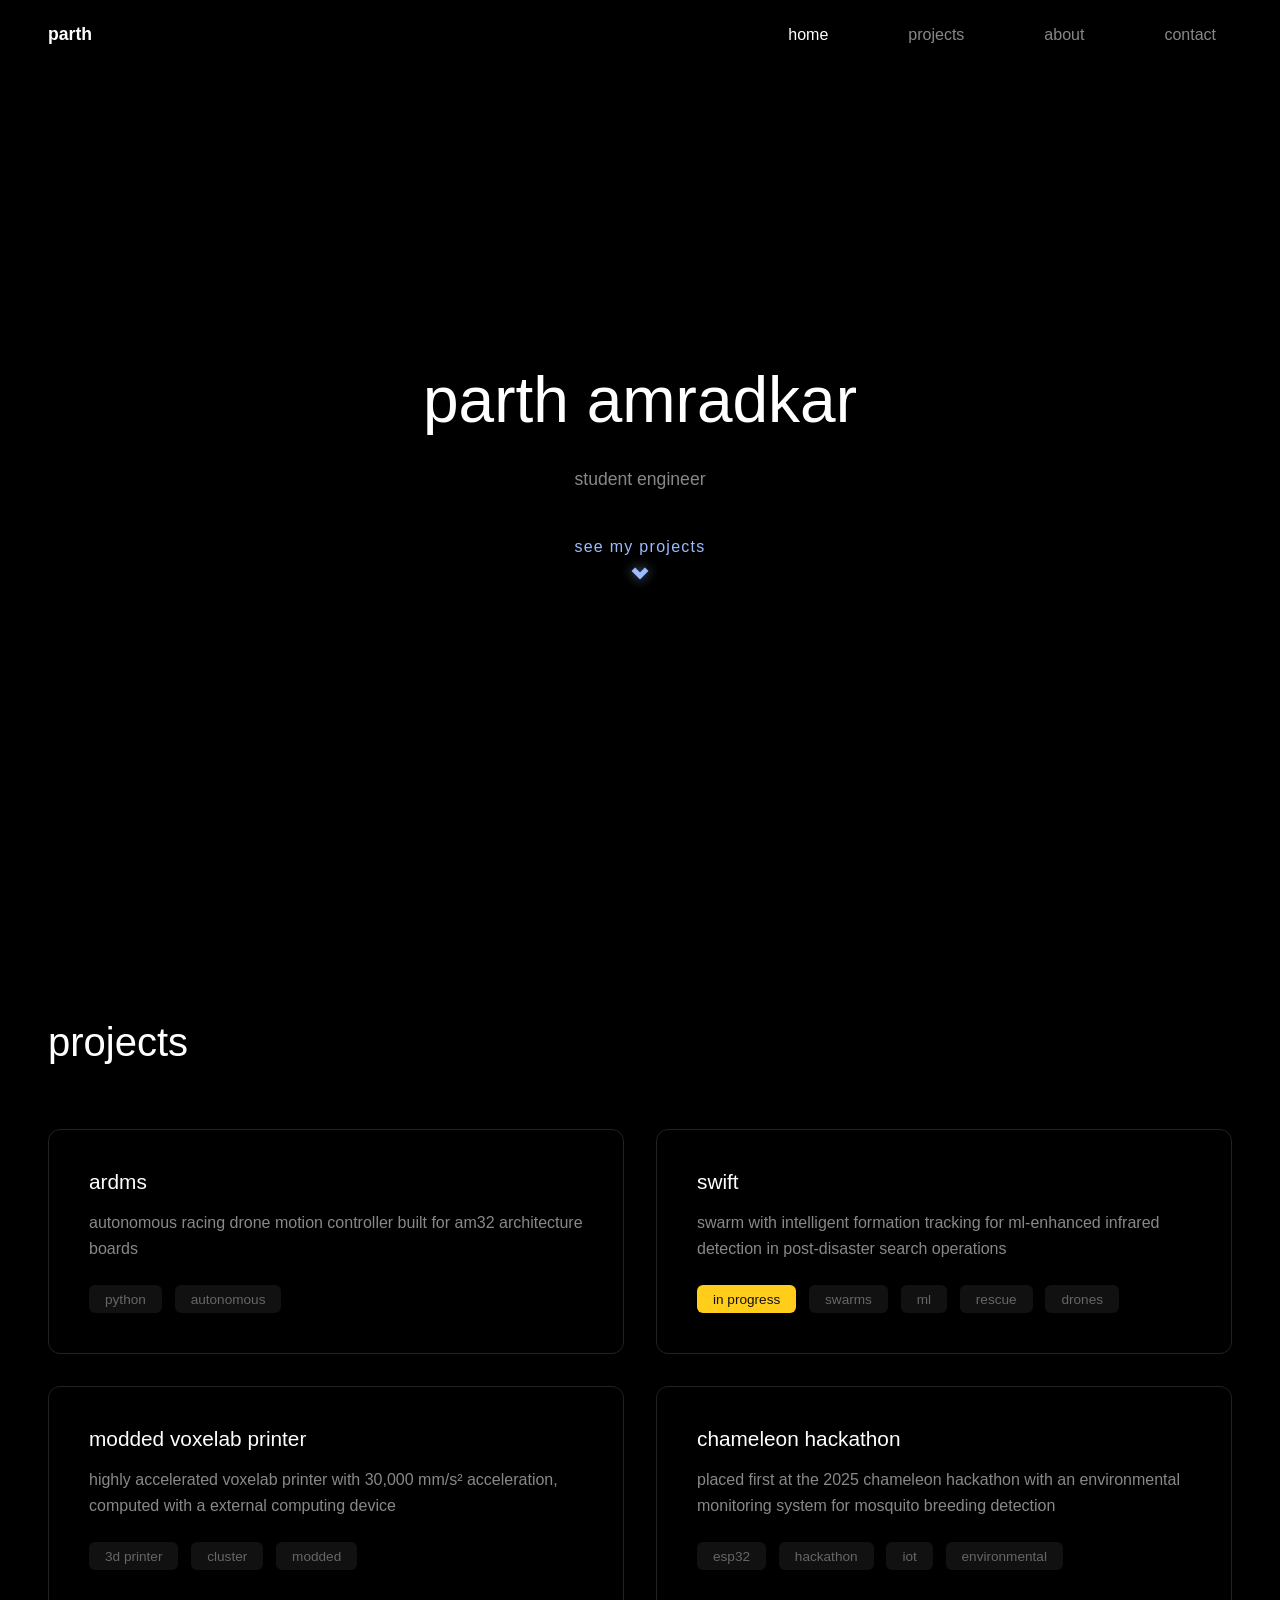
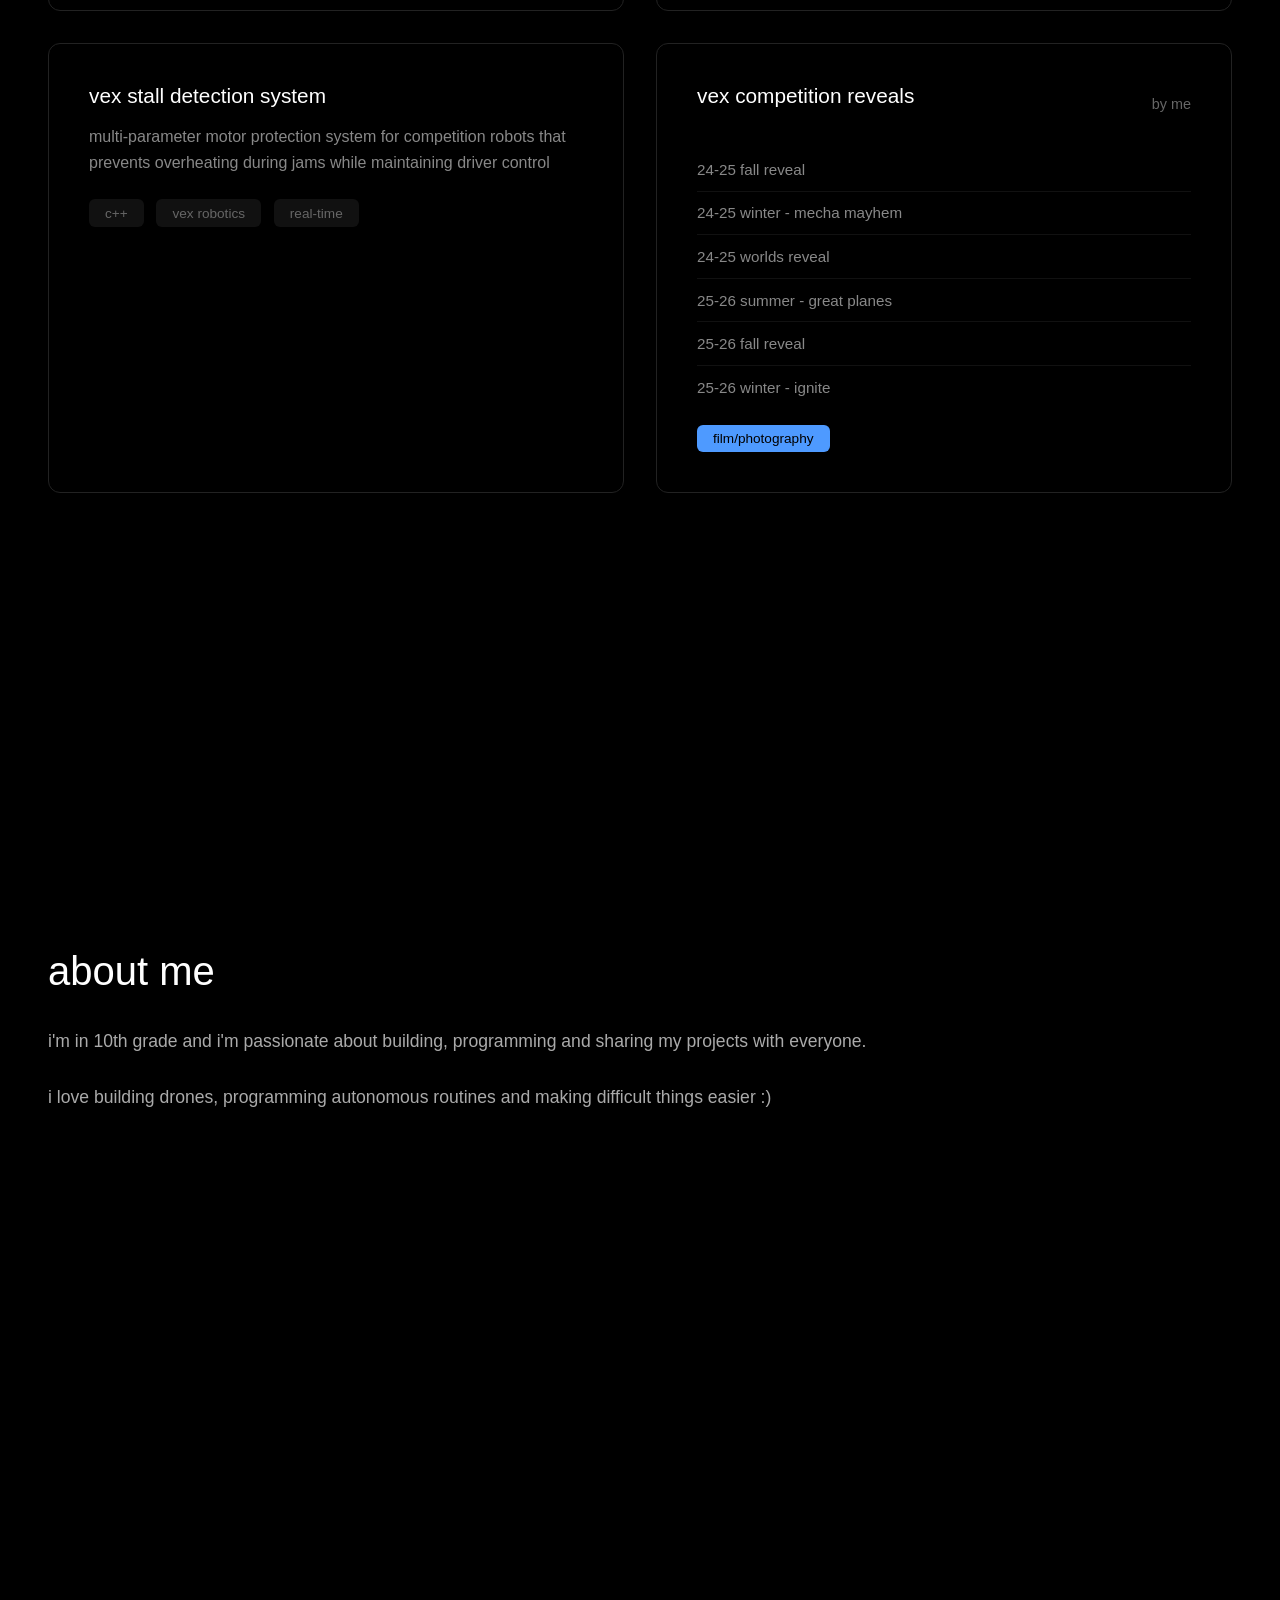
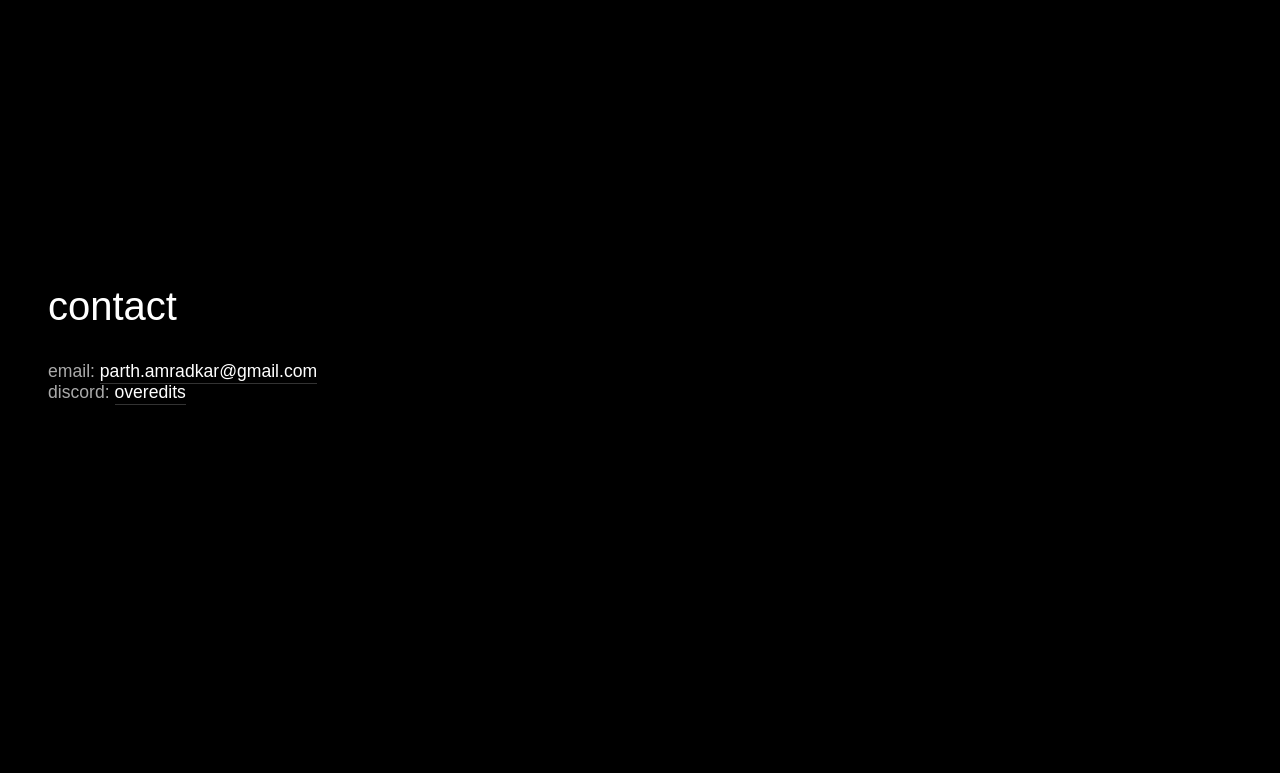
==== index.html @ c92a102d "added see more arrow" ====
<!doctype html>
<html lang="en">
    <head>
        <link rel="icon" type="image/png" href="assets/pfp.png" />
        <meta charset="UTF-8" />
        <meta name="viewport" content="width=device-width, initial-scale=1.0" />
        <title>parth amradkar</title>
        <style>
            * {
                margin: 0;
                padding: 0;
                box-sizing: border-box;
                text-transform: lowercase;
            }

            body {
                font-family:
                    -apple-system, BlinkMacSystemFont, "Segoe UI", Roboto,
                    sans-serif;
                background: #000;
                color: #ccc;
                overflow-x: hidden;
            }

            /* loader */
            #loader {
                position: fixed;
                top: 0;
                left: 0;
                width: 100%;
                height: 100%;
                background: #000;
                display: flex;
                justify-content: center;
                align-items: center;
                z-index: 10000;
                transition: opacity 0.5s;
            }

            #loader.hidden {
                opacity: 0;
                pointer-events: none;
            }

            .loader-grid {
                display: grid;
                grid-template-columns: repeat(3, 60px);
                grid-gap: 10px;
            }

            .piece {
                width: 60px;
                height: 60px;
                background: #fff;
                opacity: 0;
                transform: scale(0.2) rotate(-30deg);
                border-radius: 4px;
                transition: all 0.5s ease-out;
            }

            /* nav */
            nav {
                position: fixed;
                top: 0;
                left: 0;
                right: 0;
                display: flex;
                justify-content: space-between;
                align-items: center;
                padding: 1.5rem 3rem;
                backdrop-filter: blur(10px);
                background: rgba(0, 0, 0, 0.8);
                z-index: 1000;
                transition: transform 0.3s;
            }

            nav.hidden {
                transform: translateY(-100%);
            }

            nav .logo {
                color: #fff;
                font-weight: 600;
                cursor: pointer;
                font-size: 1.1rem;
            }

            .nav-links {
                list-style: none;
                display: flex;
                gap: 3rem;
            }

            .nav-item {
                cursor: pointer;
                padding: 0.5rem 1rem;
                transition: 0.3s;
                color: #888;
            }

            .nav-item.active,
            .nav-item:hover {
                color: #fff;
            }

            /* main container */
            #main-content {
                opacity: 0;
                transition: opacity 0.5s;
            }

            #main-content.visible {
                opacity: 1;
            }

            /* sections */
            .section {
                min-height: 100vh;
                display: flex;
                align-items: center;
                justify-content: center;
                padding: 120px 3rem 80px;
            }

            /* hero section */
            #hero {
                flex-direction: column;
                text-align: center;
            }

            #hero h1 {
                font-size: 4rem;
                font-weight: 300;
                color: #fff;
                margin-bottom: 2rem;
                opacity: 0;
                transform: translateY(30px);
                transition: all 0.8s ease-out;
            }

            #hero.visible h1 {
                opacity: 1;
                transform: translateY(0);
            }

            .subtitle {
                color: #888;
                margin-bottom: 3rem;
                font-size: 1.1rem;
                opacity: 0;
                transform: translateY(30px);
                transition: all 0.8s ease-out 0.2s;
            }

            #hero.visible .subtitle {
                opacity: 1;
                transform: translateY(0);
            }
            .readmore {
                color: #9cbcff;
                text-decoration: underline;
                cursor: pointer;
            }
            .desc {
                color: #aaa;
                margin-bottom: 3rem;
                max-width: 600px;
                line-height: 1.8;
                opacity: 0;
                transform: translateY(30px);
                transition: all 0.8s ease-out 0.4s;
            }

            #hero.visible .desc {
                opacity: 1;
                transform: translateY(0);
            }

            .highlight {
                color: #fff;
            }

            /* projects section */
            #projects {
                flex-direction: column;
            }

            .container {
                max-width: 1200px;
                width: 100%;
            }

            #projects h2 {
                font-size: 2.5rem;
                font-weight: 300;
                color: #fff;
                margin-bottom: 4rem;
            }

            .projects-grid {
                display: grid;
                grid-template-columns: repeat(2, 1fr);
                gap: 2rem;
            }

            .project-card {
                background: #000;
                border: 1px solid #222;
                border-radius: 12px;
                padding: 2.5rem;
                cursor: pointer;
                transition: all 0.3s ease;
            }

            .project-card:hover {
                border-color: #444;
                transform: translateY(-2px);
            }

            .project-card h3 {
                color: #fff;
                font-size: 1.3rem;
                margin-bottom: 1rem;
                font-weight: 500;
            }

            .project-card p {
                color: #888;
                line-height: 1.6;
                margin-bottom: 1.5rem;
            }

            .project-tags {
                display: flex;
                flex-wrap: wrap;
                gap: 0.8rem;
            }

            .tag {
                font-size: 0.85rem;
                padding: 0.4rem 1rem;
                background: #111;
                border-radius: 6px;
                color: #666;
            }

            .WIPtag {
                font-size: 0.85rem;
                padding: 0.4rem 1rem;
                background: #ffcd1a;
                border-radius: 6px;
                color: #111;
            }

            .revealtag {
                font-size: 0.85rem;
                margin-top: 1rem;
                padding: 0.4rem 1rem;
                background: #4e9aff;
                border-radius: 6px;
                color: #000;
            }

            /* about section */
            #about {
                background: #000;
            }

            #about h2 {
                font-size: 2.5rem;
                font-weight: 300;
                color: #fff;
                margin-bottom: 2rem;
            }

            #about p {
                color: #aaa;
                line-height: 1.8;
                margin-bottom: 1.5rem;
                font-size: 1.1rem;
            }

            /* contact section */
            #contact h2 {
                font-size: 2.5rem;
                font-weight: 300;
                color: #fff;
                margin-bottom: 2rem;
            }

            #contact p {
                color: #aaa;
                font-size: 1.1rem;
            }

            #contact a {
                color: #fff;
                text-decoration: none;
                transition: 0.3s;
                border-bottom: 1px solid #333;
                padding-bottom: 2px;
            }

            #contact a:hover {
                border-bottom-color: #fff;
            }

            /* project detail page */
            .project-detail {
                position: fixed;
                top: 0;
                left: 0;
                width: 100%;
                height: 100%;
                background: #000;
                z-index: 2000;
                opacity: 0;
                pointer-events: none;
                transition: opacity 0.3s;
                overflow-y: auto;
            }

            .project-detail.active {
                opacity: 1;
                pointer-events: all;
            }

            .project-detail-content {
                max-width: 900px;
                margin: 0 auto;
                padding: 120px 3rem 80px;
            }

            .back-btn {
                position: fixed;
                top: 1.5rem;
                right: 3rem;
                background: transparent;
                border: 1px solid #333;
                color: #3f94ff;
                padding: 0.6rem 1.2rem;
                border-radius: 6px;
                cursor: pointer;
                z-index: 2001;
                transition: 0.3s;
                font-family: inherit;
            }

            .back-btn:hover {
                border-color: #ffbb3e;
                color: #fff;
            }

            .project-detail h1 {
                font-size: 3rem;
                font-weight: 300;
                color: #fff;
                margin-bottom: 1rem;
                text-transform: none;
            }

            .project-meta {
                color: #666;
                margin-bottom: 3rem;
                font-size: 0.95rem;
                text-transform: none;
            }

            .project-detail p {
                color: #aaa;
                line-height: 1.8;
                margin-bottom: 1.5rem;
                font-size: 1.05rem;
                text-transform: none;
            }

            .project-detail h3 {
                color: #fff;
                font-size: 1.5rem;
                font-weight: 400;
                margin-top: 3rem;
                margin-bottom: 1.5rem;
                text-transform: capitalize;
            }

            .project-detail ul {
                list-style: none;
                padding-left: 0;
            }

            .project-detail ol {
                list-style: none;
                padding-left: 0;
                counter-reset: item;
            }

            .project-detail ol li {
                counter-increment: item;
            }

            .project-detail ol li:before {
                content: counter(item) ".";
                position: absolute;
                left: 0;
                color: #666;
            }

            .project-detail li {
                color: #888;
                padding: 0.6rem 0;
                padding-left: 1.5rem;
                position: relative;
                text-transform: none;
            }

            .project-detail ul li:before {
                content: "–";
                position: absolute;
                left: 0;
                color: #666;
            }

            /* demo section in project details */
            .demo-section {
                margin: 3rem 0;
                padding: 2rem;
                background: #0a0a0a;
                border: 1px solid #222;
                border-radius: 12px;
            }

            .demo-section h3 {
                margin-top: 0;
                margin-bottom: 1.5rem;
            }

            .demo-image {
                width: 100%;
                border-radius: 8px;
                margin-bottom: 1rem;
                border: 1px solid #222;
            }

            .demo-video {
                width: 100%;
                border-radius: 8px;
                margin-bottom: 1rem;
                border: 1px solid #222;
            }

            .demo-caption {
                color: #666;
                font-size: 0.9rem;
                text-align: center;
                margin-top: 0.5rem;
                text-transform: none;
            }

            .demo-wrapper {
                display: flex;
                flex-direction: column;
                align-items: center;
                justify-content: center;
                text-align: center;
                width: 100%;
                margin: 2rem 0;
            }

            .github-btn {
                display: inline-block;
                margin-bottom: 2rem;
                padding: 0.6rem 1.2rem;
                border: 1px solid #333;
                color: #888;
                text-decoration: none;
                border-radius: 6px;
                font-family: inherit;
                transition: 0.3s;
            }

            .github-btn:hover {
                border-color: #fff;
                color: #fff;
            }

            .reveal-header {
                display: flex;
                justify-content: space-between;
                align-items: center;
            }

            .reveal-icon {
                font-size: 0.9rem;
                color: #666;
                font-weight: 400;
                transition: color 0.2s ease;
            }

            .project-card:hover .reveal-icon {
                color: #fff;
            }

            .reveal-list {
                margin-top: 1.5rem;
            }

            .reveal-item {
                display: block;
                padding: 0.8rem 0;
                font-size: 0.95rem;
                color: #888;
                text-decoration: none;
                border-bottom: 1px solid #111;
                transition: color 0.2s ease;
            }

            .reveal-item:hover {
                color: #fff;
            }

            .reveal-item:last-child {
                border-bottom: none;
            }

            @media (max-width: 768px) {
                nav {
                    padding: 1.5rem 2rem;
                }
                .nav-links {
                    gap: 1.5rem;
                }
                .section {
                    padding: 100px 2rem 60px;
                }
                #hero h1 {
                    font-size: 2.5rem;
                }
                .projects-grid {
                    grid-template-columns: 1fr;
                    gap: 1.5rem;
                }
                #projects h2,
                #about h2,
                #contact h2 {
                    font-size: 2rem;
                }
            }

            .scroll-indicator {
                display: flex;
                flex-direction: column;
                align-items: center;
                gap: 0.6rem;
                cursor: pointer;
                opacity: 0;
                transform: translateY(20px);
                transition:
                    opacity 0.8s ease-out 0.6s,
                    transform 0.8s ease-out 0.6s;
            }

            #hero.visible .scroll-indicator {
                opacity: 1;
                transform: translateY(0);
            }

            .scroll-indicator span {
                font-size: 1rem;
                color: #9cbcff;
                letter-spacing: 0.08em;
            }

            .arrow {
                width: 12px;
                height: 12px;
                border-right: 5px solid #9cbcff;
                border-bottom: 5px solid #9cbcff;
                transform: rotate(45deg);
                animation: glowBounce 1.6s infinite;
                filter: drop-shadow(0 0 6px rgba(156, 188, 255, 0.6));
            }

            @keyframes glowBounce {
                0% {
                    transform: rotate(45deg) translateY(0);
                    opacity: 0.6;
                }
                50% {
                    transform: rotate(45deg) translateY(6px);
                    opacity: 1;
                }
                100% {
                    transform: rotate(45deg) translateY(0);
                    opacity: 0.6;
                }
            }
        </style>
    </head>
    <body>
        <!-- loader -->
        <div id="loader">
            <div class="loader-grid">
                <div class="piece"></div>
                <div class="piece"></div>
                <div class="piece"></div>
                <div class="piece"></div>
                <div class="piece"></div>
                <div class="piece"></div>
                <div class="piece"></div>
                <div class="piece"></div>
                <div class="piece"></div>
            </div>
        </div>

        <!-- nav -->
        <nav id="nav">
            <div class="logo" onclick="scrollToTop()">parth</div>
            <ul class="nav-links">
                <li>
                    <span
                        class="nav-item active"
                        onclick="scrollToSection('hero')"
                        >home</span
                    >
                </li>
                <li>
                    <span class="nav-item" onclick="scrollToSection('projects')"
                        >projects</span
                    >
                </li>
                <li>
                    <span class="nav-item" onclick="scrollToSection('about')"
                        >about</span
                    >
                </li>
                <li>
                    <span class="nav-item" onclick="scrollToSection('contact')"
                        >contact</span
                    >
                </li>
            </ul>
        </nav>

        <!-- main content -->
        <div id="main-content">
            <!-- hero section -->
            <section id="hero" class="section">
                <h1>parth <span class="highlight">amradkar</span></h1>
                <p class="subtitle">student engineer</p>
                <div
                    class="scroll-indicator"
                    onclick="scrollToSection('projects')"
                >
                    <span>see my projects</span>
                    <div class="arrow"></div>
                </div>
            </section>

            <!-- projects section -->
            <section id="projects" class="section">
                <div class="container">
                    <h2>projects</h2>
                    <div class="projects-grid">
                        <div
                            class="project-card"
                            onclick="openProject('ardms')"
                        >
                            <h3>ardms</h3>
                            <p>
                                autonomous racing drone motion controller built
                                for am32 architecture boards
                            </p>
                            <div class="project-tags">
                                <span class="tag">python</span>
                                <span class="tag">autonomous</span>
                            </div>
                        </div>

                        <div
                            class="project-card"
                            onclick="openProject('swift')"
                        >
                            <h3>swift</h3>
                            <p>
                                swarm with intelligent formation tracking for
                                ml-enhanced infrared detection in post-disaster
                                search operations
                            </p>
                            <div class="project-tags">
                                <span class="WIPtag">in progress</span>
                                <span class="tag">swarms</span>
                                <span class="tag">ml</span>
                                <span class="tag">rescue</span>
                                <span class="tag">drones</span>
                            </div>
                        </div>

                        <div
                            class="project-card"
                            onclick="openProject('voxelab')"
                        >
                            <h3>modded voxelab printer</h3>
                            <p>
                                highly accelerated voxelab printer with 30,000
                                mm/s² acceleration, computed with a external
                                computing device
                            </p>
                            <div class="project-tags">
                                <span class="tag">3d printer</span>
                                <span class="tag">cluster</span>
                                <span class="tag">modded</span>
                            </div>
                        </div>

                        <div
                            class="project-card"
                            onclick="openProject('chameleon')"
                        >
                            <h3>chameleon hackathon</h3>
                            <p>
                                placed first at the 2025 chameleon hackathon
                                with an environmental monitoring system for
                                mosquito breeding detection
                            </p>
                            <div class="project-tags">
                                <span class="tag">esp32</span>
                                <span class="tag">hackathon</span>
                                <span class="tag">iot</span>
                                <span class="tag">environmental</span>
                            </div>
                        </div>

                        <div
                            class="project-card"
                            onclick="openProject('stalldetection')"
                        >
                            <h3>vex stall detection system</h3>
                            <p>
                                multi-parameter motor protection system for
                                competition robots that prevents overheating
                                during jams while maintaining driver control
                            </p>
                            <div class="project-tags">
                                <span class="tag">c++</span>
                                <span class="tag">vex robotics</span>
                                <span class="tag">real-time</span>
                            </div>
                        </div>

                        <div class="project-card">
                            <div class="reveal-header">
                                <h3>vex competition reveals</h3>
                                <span class="reveal-icon">by me</span>
                            </div>

                            <div class="reveal-list">
                                <a
                                    class="reveal-item"
                                    href="https://www.youtube.com/watch?v=an8Hfyep8Tc"
                                    target="_blank"
                                >
                                    24-25 fall reveal
                                </a>
                                <a
                                    class="reveal-item"
                                    href="https://www.youtube.com/watch?v=O1EUbVMR854"
                                    target="_blank"
                                >
                                    24-25 winter - mecha mayhem
                                </a>
                                <a
                                    class="reveal-item"
                                    href="https://www.youtube.com/watch?v=H-ig7O3XWHE"
                                    target="_blank"
                                >
                                    24-25 worlds reveal
                                </a>
                                <a
                                    class="reveal-item"
                                    href="https://www.youtube.com/watch?v=zfe3Ch_WkaM"
                                    target="_blank"
                                >
                                    25-26 summer - great planes
                                </a>
                                <a
                                    class="reveal-item"
                                    href="https://www.instagram.com/p/DQ0vRtFj5pL/"
                                    target="_blank"
                                >
                                    25-26 fall reveal
                                </a>
                                <a
                                    class="reveal-item"
                                    href="https://www.youtube.com/@EternityRobotics"
                                    target="_blank"
                                >
                                    25-26 winter - ignite
                                </a>
                            </div>

                            <div class="project-tags">
                                <span class="revealtag">film/photography</span>
                            </div>
                        </div>
                    </div>
                </div>
            </section>

            <!-- about section -->
            <section id="about" class="section">
                <div class="container">
                    <h2>about me</h2>
                    <p>
                        i'm in 10th grade and i'm passionate about building,
                        programming and sharing my projects with everyone.
                    </p>
                    <p>
                        i love building drones, programming autonomous routines
                        and making difficult things easier :)
                    </p>
                </div>
            </section>

            <!-- contact section -->
            <section id="contact" class="section">
                <div class="container">
                    <h2>contact</h2>
                    <p>
                        email:
                        <a href="#" id="copy-email">parth.amradkar@gmail.com</a>
                    </p>

                    <script>
                        const link = document.getElementById("copy-email");
                        const originalText = link.textContent;

                        link.addEventListener("click", (e) => {
                            e.preventDefault();

                            navigator.clipboard
                                .writeText(originalText)
                                .then(() => {
                                    link.textContent = "copied";

                                    setTimeout(() => {
                                        link.textContent = originalText;
                                    }, 2000);
                                });
                        });
                    </script>
                    <p>
                        discord:
                        <a
                            href="https://discord.com/users/overedits"
                            target="_blank"
                            >overedits</a
                        >
                    </p>
                </div>
            </section>
        </div>

        <!-- project detail pages -->
        <div id="ardms" class="project-detail">
            <button class="back-btn" onclick="closeProject()">← back</button>
            <div class="project-detail-content">
                <h1>ARDMS – Autonomous Racing Drone Motion Controller</h1>
                <div class="project-meta">Python • Autonomous • Firmware</div>
                <p>
                    I pursued creating ARDMS because of the lack of AM32
                    firmware availability in the US because of Ukraine and
                    Russia using autonomous drones in their warfare, but i still
                    wanted to keep creating and flying my drones. ARDMS is not a
                    replacement for software like ArduPilot or iNav, it is
                    simple, reliable, and easy to use firmware that communicates
                    with Betaflight and its forks. ARDMS is an autonomous racing
                    drone motion controller firmware built in Python to simplify
                    drone control. It allows users to program autonomous flight
                    routes with ease and consistency.
                    <a
                        href="https://en.wikipedia.org/wiki/MOSFET"
                        class="readmore"
                        target="_blank"
                        rel="noopener noreferrer"
                        ><b>MOSFET</b></a
                    >
                    regulation is utilized for the controlling of the ESC,
                    unlike most F405 firmware versions. The system also includes
                    automatic
                    <a
                        href="https://en.wikipedia.org/wiki/Proportional%E2%80%93integral%E2%80%93derivative_controller"
                        class="readmore"
                        target="_blank"
                        rel="noopener noreferrer"
                        ><b>PID loop</b></a
                    >
                    calibration for each motor my program acheives this by
                    strapping the quadcopter to a surface, ARDMS measures the
                    power curves on each lateral axis to calculate optimal P, I,
                    and D values for a pre-programmed PID controller based on a
                    iFlight Nazgul DC5 with stock motors and a 389g payload.
                </p>
                <!--<a
                    href="https://github.com/yourusername/ardms"
                    target="_blank"
                    class="github-btn"
                    >view on github</a
                >-->

                <h3>Features</h3>
                <ul>
                    <li>
                        Program custom flight routes with installed GPS module
                        for predictable autonomous missions
                    </li>
                    <li>
                        Automatic PID calibration using strapped testing for
                        initial setup and tuning
                    </li>
                    <li>
                        Communicates with Betaflight software and its forks for
                        testing and configuration
                    </li>
                    <li>
                        Supports ESC communication using MOSFET regulation for
                        motor control
                    </li>
                    <li>
                        Utilizes GPS module to plan routes using simple
                        line-based path following algorithms
                    </li>
                    <li>
                        Full-duplex serial communication for high-bandwidth data
                        transfer with MOSFET support
                    </li>
                </ul>

                <div class="demo-section">
                    <h3>Pics & Demo</h3>
                    <div class="demo-wrapper">
                        <img
                            src="https://raw.githubusercontent.com/georgemonkey/parth_website/main/assets/SCR-20251227-ngsm.jpeg"
                            alt="MOSFET layout testing"
                            class="demo-image"
                            style="width: 50%; height: auto"
                        />
                        <p class="demo-caption">
                            MOSFET layout for ARDMS testing and ESC
                            communication
                        </p>
                    </div>

                    <div class="demo-wrapper">
                        <img
                            src="https://raw.githubusercontent.com/georgemonkey/parth_website/main/assets/SCR-20251227-snac.jpeg"
                            alt="Flight controller to ESC connection"
                            class="demo-image"
                            style="width: 50%; height: auto"
                        />
                        <p class="demo-caption">
                            Connection of flight controller with custom firmware
                            to ESC – testing MOSFET activation
                        </p>
                    </div>

                    <div class="demo-wrapper">
                        <video
                            controls
                            width="50%"
                            poster="https://raw.githubusercontent.com/georgemonkey/parth_website/main/assets/pic1.jpeg"
                        >
                            <source
                                src="https://raw.githubusercontent.com/georgemonkey/parth_website/main/assets/vid1.mov"
                                type="video/mp4"
                            />
                            Your browser does not support the video tag.
                        </video>
                        <p class="demo-caption">
                            Demo of custom firmware communicating with
                            Betaflight software. ESC is disconnected to prevent
                            accidental MOSFET activation.
                        </p>
                    </div>
                </div>

                <h3>Development Process</h3>
                <ol>
                    <li>
                        Compared ArduPilot with iNav to determine feature list
                    </li>
                    <li>
                        Used shoelace theory to determine the area selected by
                        the user for autonomous flight planning
                    </li>
                    <li>
                        Implemented automatic PID calibration by calculating
                        optimal P, I, and D values from measured power curves
                    </li>
                    <li>
                        Built integration with Betaflight software for testing,
                        debugging and visualizing motor outputs safely without
                        arming ESCs
                    </li>
                    <li>
                        Tested MOSFET activation and motor responses and
                        refining utilizing the predicted power curves for
                        accuracy and stability
                    </li>
                    <li>
                        Added functionality to allow users to program autonomous
                        routes using a simple, repeatable workflow
                    </li>
                </ol>

                <h3>Technical Details</h3>
                <ul>
                    <li>
                        Chose MOSFET regulation because AM32 ESCs require MOSFET
                        regulation to efficiently control motor output. I added
                        MOSFET regulation because standard F405 stack firmware
                        distributed in the United States did not support it.
                    </li>
                    <li>
                        Communication protocol uses DShot because it provided
                        the highest speed between the stack and ESC while
                        supporting MOSFET regulation
                    </li>
                    <li>
                        Used full-duplex instead of half-duplex serial
                        connection because full-duplex provided the bandwidth
                        needed for MOSFET regulation over DShot protocol
                    </li>
                    <li>
                        Installation is performed via the Betaflight firmware
                        flasher using the firmware provided in the GitHub
                        repository
                    </li>
                    <li>
                        PID calibration process involves strapping the drone and
                        running automated test sequences on each axis to measure
                        response curves
                    </li>
                    <li>
                        GPS waypoint system uses
                        <a
                            href="https://en.wikipedia.org/wiki/Linear_interpolation"
                            class="readmore"
                            target="_blank"
                            rel="noopener noreferrer"
                            ><b>linear interpolation</b></a
                        >
                        between points with configurable turning radius for
                        smooth path following
                    </li>
                </ul>
            </div>
        </div>

        <div id="swift" class="project-detail">
            <button class="back-btn" onclick="closeProject()">← back</button>
            <div class="project-detail-content">
                <h1>SWIFT – Swarm With Intelligent Formation Tracking</h1>
                <div class="project-meta">
                    Python • Autonomous • Swarm • ML-Enhanced Infrared Detection
                </div>
                <p>
                    SWIFT is an open-source project for WSSEF (Washington State
                    Science and Engineering Fair). It allows users to program
                    autonomous flight routes for drone swarms with ease and
                    repeatability. SWIFT builds on my previous explorations with
                    ARDMS and offloading computational tasks to an external
                    unit. Our aim is to create a more professional system with
                    swarm support and higher consistency rates for post-disaster
                    recovery operations. The system includes individual node
                    identification to assign tasks to separate node groups or
                    even individual nodes, with multiple search modes to target
                    specific situations.
                </p>
                <a
                    href="https://github.com/georgemonkey/WSSEF_SWIFT"
                    target="_blank"
                    class="github-btn"
                    >view on github</a
                >

                <h3>Projected Features</h3>
                <ul>
                    <li>
                        Series drone positioning for ultra long range search
                        distances across difficult terrain
                    </li>
                    <li>
                        Automatic takeoff and landing based on flight status and
                        individual node health monitoring
                    </li>
                    <li>
                        Affordable and easy-to-deploy system designed for first
                        responders with minimal complex background knowledge
                        needed
                    </li>
                    <li>
                        Under 249g FAA drone launch weight regulations for
                        unrestricted deployment
                    </li>
                    <li>
                        ML-enhanced thermal imaging for detecting heat
                        signatures in search and rescue operations
                    </li>
                    <li>
                        Formation tracking algorithms to maintain swarm
                        coordination during search patterns
                    </li>
                </ul>

                <div class="demo-section">
                    <h3>Development Progress</h3>
                    <div class="demo-wrapper">
                        <img
                            src="https://raw.githubusercontent.com/georgemonkey/parth_website/main/assets/SCR-20251230-btaw.png"
                            alt="SWIFT Desktop Application"
                            class="demo-image"
                            style="width: 50%; height: auto"
                        />
                        <p class="demo-caption">
                            Prototype of search software - desktop application
                            for mission planning
                        </p>
                    </div>

                    <div class="demo-wrapper">
                        <img
                            src="https://raw.githubusercontent.com/georgemonkey/parth_website/main/assets/SCR-20251230-btkr.png"
                            alt="Search Algorithm Visualization"
                            class="demo-image"
                            style="width: 50%; height: auto"
                        />
                        <p class="demo-caption">
                            Prototype of general search algorithm based on given
                            area using shoelace theory to make sure the swarm
                            doesnt miss a spot - sort of like a roomby!!
                        </p>
                    </div>
                </div>

                <h3>Current Status</h3>
                <ul>
                    <li>
                        Desktop application for mission planning and swarm
                        coordination is functional in testing environment
                    </li>
                    <li>
                        Search algorithm using shoelace theory for area coverage
                        calculation has been implemented.
                    </li>
                    <li>
                        Working on formation tracking algorithms to maintain
                        swarm cohesion(how tight they stay together) during
                        search patterns
                    </li>
                    <li>
                        Preparing for WSSEF presentation with the demostration
                        of a live swarm autonomous programming route.
                    </li>
                </ul>

                <h3>Current Technical Details</h3>
                <ul>
                    <li>
                        Uses shoelace formula to calculate search area
                        boundaries and optimize flight paths for complete
                        coverage
                    </li>
                    <li>
                        3.5x4in heat seeking sensors for air to ground heat
                        signature detection
                    </li>
                    <li>
                        Each node approximate cost of 80$, including sensors and
                        communication modules.
                    </li>
                    <li>
                        Base station approximate cost of 200$, this includes
                        redundant communication modules and direct connection
                        with the ground operators computer.
                    </li>
                    <li>
                        Designed to operate under 249g to avoid Part 107
                        commercial drone regulations and enable fastest
                        deployment without authorization from the FAA.
                    </li>
                    <li>Programmed in Python</li>
                </ul>
            </div>
        </div>

        <div id="voxelab" class="project-detail">
            <button class="back-btn" onclick="closeProject()">← back</button>
            <div class="project-detail-content">
                <h1>High-Speed 3D Printer with Distributed Computing</h1>
                <div class="project-meta">
                    Cluster• Computational Offload • 3D Printing
                </div>
                <p>
                    I created this high-speed 3D printer out of curiosity to see
                    how far I could push an Ender 3 clone (Voxelab Aquila). The
                    goal was to create a system that would work with the
                    existing printer hardware while adding extra computational
                    power. The printer's internal MCU handles motor control and
                    reads limit switches, while computationally heavy tasks like
                    path planning, acceleration calculations, and G-code
                    preprocessing are offloaded to a Minnowboard or Raspberry Pi
                    cluster. This architecture allows for significantly faster
                    printing without overloading the printer's built-in
                    controller.
                </p>

                <h3>Features</h3>
                <ul>
                    <li>
                        508% increase in printing speed over stock Voxelab
                        Aquila configuration (tested with standard PLA with 58%
                        relative humidity)
                    </li>
                    <li>
                        Physical cooling system improvements designed for
                        high-speed extrusion and rapid layer cooling
                    </li>
                    <li>
                        Web interface to control cluster, monitor print status,
                        and send G-code files remotely
                    </li>
                    <li>
                        Automatic MMU (Multi-Material Unit) control for
                        multi-material printing with filament switching
                    </li>
                    <li>
                        Support for multiple filament types during single print
                        job with automatic material transitions. (Utilizing
                        custom MMU)
                    </li>
                    <li>
                        Real-time temperature monitoring and adjustment based on
                        print speed and material
                    </li>
                </ul>

                <div class="demo-section">
                    <h3>Hardware Setup</h3>
                    <div class="demo-wrapper">
                        <img
                            src="assets/pic3.jpeg"
                            alt="Voxelab Aquila with external compute"
                            class="demo-image"
                            style="width: 80%; height: auto"
                        />
                        <p class="demo-caption">
                            Voxelab Aquila setup with external computational
                            offload using minnowboard MAX board.
                        </p>
                    </div>

                    <div class="demo-wrapper">
                        <img
                            src="assets/pic2.jpeg"
                            alt="Cooling system configuration"
                            class="demo-image"
                            style="width: 50%; height: auto"
                        />
                        <p class="demo-caption">
                            Custom dual-fan cooling configuration for high-speed
                            printing with intake and exhaust over build plate.
                            Front fan serves as outtake and fan placed on the
                            left of the toolhead serves as a intake.
                        </p>
                    </div>
                </div>

                <h3>Development Process</h3>
                <ul>
                    <li>
                        Stripped the printer MCU and wired it to communicate
                        with external computation device (Minnowboard or 5-node
                        Raspberry Pi cluster)
                    </li>
                    <li>
                        Modified printer firmware to offload path planning,
                        acceleration curves, and G-code preprocessing to
                        external cluster
                    </li>
                    <li>
                        Performed homing and calibration routines, identifying
                        communication latency issues between MCU and cluster
                    </li>
                    <li>
                        Resolved latency by optimizing serial communication
                        protocol and increasing baud rate from 115200 to 250000
                    </li>
                    <li>
                        Tested extrusion at higher speeds and encountered
                        cooling bottleneck where layers weren't solidifying fast
                        enough
                    </li>
                    <li>
                        Implemented high-efficiency dual-fan cooling system with
                        intake and exhaust fans positioned over build plate
                    </li>
                    <li>
                        Iteratively tuned PID temperature control values to
                        maintain consistent extrusion at increased feed rates
                    </li>
                </ul>

                <h3>Technical Details/Decisions</h3>
                <ul>
                    <li>
                        Chose computational offloading over replacing printer
                        board because it was more cost-effective and allowed
                        incremental upgrades to computing power
                    </li>
                    <li>
                        Used Mac Mini to emulate variable numbers of Raspberry
                        Pis during development to determine optimal cluster
                        configuration for efficiency and cost
                    </li>
                    <li>
                        High-efficiency cooling system uses intake fan to pull
                        ambient air and exhaust fan to remove heat from build
                        plate area
                    </li>
                    <li>
                        Cooling configuration critical for maintaining print
                        quality at 508% speed increase without it layers
                        delaminated
                    </li>
                    <li>
                        Serial communication runs at 250000 baud over USB
                        connection between MCU and cluster master node
                    </li>
                    <li>
                        G-code preprocessing on cluster includes path
                        optimization and acceleration planning calculations
                    </li>
                    <li>
                        5-node RPI setup was most optimal for the voxelab
                        aquila. It gave the most efficent configuration for the
                        printer. Not too many, not too few.
                    </li>
                    <li>
                        The emulated RPI was the PI 4B 4GB using a 500mb capped
                        wired connection.
                    </li>
                </ul>
            </div>
        </div>

        <div id="chameleon" class="project-detail">
            <button class="back-btn" onclick="closeProject()">← back</button>
            <div class="project-detail-content">
                <h1>Mosquito Guard – Environmental Monitoring System</h1>
                <div class="project-meta">
                    ESP32 • IoT • Environmental Monitoring • First Place Winner
                </div>
                <p>
                    Mosquito Guard is a battery-powered environmental sensor box
                    that tracks temperature and humidity to calculate real-time
                    mosquito breeding risk. We built this for under $30 using an
                    ESP32, DHT11 sensor, and an OLED display all in a 3D-printed
                    enclosure. The idea was to make something actually
                    deployable outdoors that could help identify mosquito
                    hotspots before they become a problem. The system uses a
                    weighted risk algorithm based on mosquito breeding
                    thresholds and research, displaying everything through a
                    standalone WiFi access point with a web dashboard. This
                    project won first place at the 2025 Chameleon Hackathon.
                </p>
                <a
                    href="https://github.com/georgemonkey/chameleon-hackathon"
                    target="_blank"
                    class="github-btn"
                    >view on github</a
                >

                <h3>Features</h3>
                <ul>
                    <li>
                        Real-time mosquito breeding risk calculation based on
                        temperature and humidity thresholds from research using
                        set location
                    </li>
                    <li>
                        Standalone WiFi access point mean no internet required,
                        you can connect directly to the device to monitor raw
                        sensor readings
                    </li>
                    <li>
                        Web dashboard with Chart.js graphs showing historical
                        trends over selected time periods
                    </li>
                    <li>
                        OLED display shows connection information and sensor
                        readings directly on the device
                    </li>
                    <li>
                        Compact 3D-printed housing designed for outdoor
                        deployment with room for battery/solar integration
                    </li>
                    <li>
                        Weighted risk algorithm (60% temperature, 40% humidity)
                        for accurate breeding condition detection
                    </li>
                    <li>
                        Color-coded risk meter with gradient display (green to
                        yellow to red) for instant visual feedback
                    </li>
                </ul>

                <h3>Features we didnt get time for</h3>
                <ul>
                    <li>
                        Solar panel integration for even longer battery life for
                        the node.
                    </li>

                    <li>
                        Additional sensors for more comprehensive data
                        collection, such as light, air pressure, quality and
                        moisture of the soil.
                    </li>
                    <li>Mobile app with notifcations for node status.</li>
                </ul>

                <div class="demo-section">
                    <h3>Development Timeline</h3>
                    <div class="demo-wrapper">
                        <img
                            src="https://raw.githubusercontent.com/georgemonkey/parth_website/main/assets/h1.jpeg"
                            alt="ESP32 and DHT sensor setup"
                            class="demo-image"
                            style="width: 50%; height: auto"
                        />
                        <p class="demo-caption">
                            30 minutes in - experimenting with ESP32 and DHT11
                            sensor, establishing baseline readings
                        </p>
                    </div>

                    <div class="demo-wrapper">
                        <img
                            src="https://raw.githubusercontent.com/georgemonkey/parth_website/main/assets/s3.png"
                            alt="Web dashboard design"
                            class="demo-image"
                            style="width: 50%; height: auto"
                        />
                        <p class="demo-caption">
                            1 hour in - finalized web dashboard design,
                            implementing data storage and visualization
                        </p>
                    </div>

                    <div class="demo-wrapper">
                        <img
                            src="https://raw.githubusercontent.com/georgemonkey/parth_website/main/assets/iso.png"
                            alt="3D printed enclosure CAD"
                            class="demo-image"
                            style="width: 80%; height: auto"
                        />
                        <p class="demo-caption">
                            CAD design for hardware enclosure - sent to 3D
                            printer to print during hackathon
                        </p>
                    </div>

                    <div class="demo-wrapper">
                        <img
                            src="https://raw.githubusercontent.com/georgemonkey/parth_website/main/assets/s2.png"
                            alt="Presentation slide"
                            class="demo-image"
                            style="width: 80%; height: auto"
                        />
                        <p class="demo-caption">
                            Snip of our presentation we gave during the
                            hackathon
                        </p>
                    </div>
                </div>

                <h3>Development Process</h3>
                <ul>
                    <li>
                        Prototyped on breadboard with ESP32 and DHT11, stored
                        sensor readings and implemented weighted risk function
                    </li>
                    <li>
                        Researched mosquito breeding conditions to establish
                        temperature and humidity thresholds for risk calculation
                        algorithm
                    </li>
                    <li>
                        Built web server on ESP32 serving single-page dashboard
                        with inline CSS/JS to avoid file system bloatware.
                    </li>
                    <li>
                        Designed risk meter UI with gradient progress bar (green
                        to yellow to red) updating in real-time based on
                        weighted score
                    </li>
                    <li>
                        Integrated Chart.js for dual y-axis graphing of
                        temperature and humidity trends over chosen time
                        interval
                    </li>
                    <li>
                        Modeled and 3D-printed enclosure for the hardware with
                        wire management and sensor positioning
                    </li>
                    <li>
                        Wired final assembly inside case with strain relief clip
                        for DHT sensor cable and configured OLED display to show
                        WiFi credentials
                    </li>
                    <li>
                        Tested system outdoors to verify readings matched
                        expected environmental conditions and risk calculations
                    </li>
                </ul>

                <h3>Technical Details</h3>
                <ul>
                    <li>
                        Chose DHT11 sensor because it's affordable and accurate
                        enough for mosquito risk detection DHT22 would be more
                        precise but overkill for this application. Also it wasnt
                        provided to us as part of the parts bin.
                    </li>
                    <li>
                        ESP32 runs in AP mode broadcasting "MosquitoGuard67"
                        SSID at 192.168.4.1 no router needed just directly
                        connect to device
                    </li>
                    <li>
                        Risk calculation uses thresholds where temperature
                        factor evaluates to 0% at 50°F, 50% at 75°F, 90% at
                        95°F, then drops above 100°F
                    </li>
                    <li>
                        Humidity factor calculates to 0% below 30%, 50% at 42%,
                        and 90% at 80%+ humidity
                    </li>
                    <li>
                        Final risk score is weighted 60% temperature, 40%
                        humidity since temperature is the bigger factor in
                        mosquito lifecycle speed
                    </li>
                    <li>
                        OLED display (128x64 I2C SSD1306) shows IP address and
                        connection info so you don't need serial monitor in the
                        field
                    </li>
                    <li>
                        Enclosure designed with battery compartment for future
                        LiPo + solar panel integration for permanent outdoor
                        deployment
                    </li>
                    <li>
                        Web server stores last 100 data points in memory for
                        historical trend visualization without requiring
                        external database
                    </li>
                </ul>
            </div>
        </div>

        <div id="stalldetection" class="project-detail">
            <button class="back-btn" onclick="closeProject()">← back</button>
            <div class="project-detail-content">
                <h1>VEX Stall Detection System</h1>

                <div class="project-meta">
                    C++ • VEX Robotics • Data Analysis
                </div>

                <p>
                    During the vex season - Pushback, our robot’s intake and
                    storage system would regularly overheat once it filled up
                    with blocks. The system used three motors (two 5.5W and one
                    11W), and when jams happened, they would sit stalled for too
                    long pulling high current and overheating. This led to
                    slower performance and risked failures at important times
                    during matches.
                    <br /><br />
                    To fix this I created a multi-parameter stall detection
                    system. It monitors motor RPM, current draw, and temperature
                    to detect stalls and automatically protect the motors
                    without taking control away from the driver during scoring.
                    After testing 12 different stall limits, I landed on a limit
                    configuration that completely eliminated overheating and
                    significantly improved reliability throughout the season. My
                    programming solution was submitted as our teams Innovate
                    Award entry.
                </p>

                <h3>The Problem</h3>
                <ul>
                    <li>
                        Intake system needed to handle large numbers of blocks
                        without causing heat or performance issues
                    </li>
                    <li>
                        Motors would overheat when blocks filled the system,
                        causing excessive current draw
                    </li>
                    <li>
                        Three motors were affected, two 5.5W motors and one 11W
                        motor
                    </li>
                    <li>
                        Overheating reduced intake speed and overall drivetrain
                        speed during matches
                    </li>
                    <li>
                        We didnt have time for a intake rebuild so we needed a
                        programming solution to fufill this.
                    </li>
                    <li>
                        Needed to protect motors without limiting driver control
                        during scoring
                    </li>
                </ul>

                <h3>Research & Solution Development</h3>
                <ul>
                    <li>
                        Explored multiple stall detection methods, including
                        current-only, temperature cutoffs, RPM detection, and
                        combined monitoring
                    </li>
                    <li>
                        Tested each parameter individually to understand how
                        they behaved under load
                    </li>
                    <li>
                        Found that relying on a single parameter often gave
                        unconsistent results
                    </li>
                    <li>
                        Determined that combining multiple inputs would provide
                        the most accurate stall detection
                    </li>
                    <li>
                        Chose to monitor RPM, current draw (mA), and temperature
                        together
                    </li>
                    <li>
                        Multi-parameter detection proved far more consistent
                        than single-threshold approaches
                    </li>
                </ul>

                <div class="demo-section">
                    <h3>Pics & Demo</h3>

                    <div class="demo-wrapper">
                        <img
                            src="https://raw.githubusercontent.com/georgemonkey/parth_website/main/assets/d5.png"
                            alt="Flight controller to ESC connection"
                            class="demo-image"
                            style="width: 50%; height: auto"
                        />
                        <p class="demo-caption">
                            The initial problem we were dealing with was the
                            clogging of the rollers led to the high temperatures
                            of the motors which caused a performance
                            degradation. The neon blue graph at the bottom
                            displays the average temperature of the motors over
                            time.
                        </p>
                    </div>

                    <div class="demo-wrapper">
                        <img
                            src="https://raw.githubusercontent.com/georgemonkey/parth_website/main/assets/d3.png"
                            alt="MOSFET layout testing"
                            class="demo-image"
                            style="width: 50%; height: auto"
                        />
                        <p class="demo-caption">
                            First testing of threshold values - we can see that
                            the stall detection is very stiff to respond.
                        </p>
                    </div>

                    <div class="demo-wrapper">
                        <img
                            src="https://raw.githubusercontent.com/georgemonkey/parth_website/main/assets/d2.png"
                            alt="Flight controller to ESC connection"
                            class="demo-image"
                            style="width: 50%; height: auto"
                        />
                        <p class="demo-caption">
                            6th variation of threshold values - now we can see
                            that the stall detection is more responsive to our
                            monitored values.
                        </p>
                    </div>

                    <div class="demo-wrapper">
                        <video controls width="50%">
                            <source
                                src="https://raw.githubusercontent.com/georgemonkey/parth_website/main/assets/vid2.mp4"
                                type="video/mp4"
                            />
                            Your browser does not support the video tag.
                        </video>
                        <p class="demo-caption">
                            Demo of the final programming solution which we used
                            in tournaments
                        </p>
                    </div>
                </div>

                <h3>Implementation Details</h3>
                <ul>
                    <li>
                        Monitoring of RPM, current draw, and temperature delta
                    </li>
                    <li>
                        RPM stall detection with a recovery window once RPM
                        rises 20% above the stall threshold
                    </li>
                    <li>
                        Current monitoring with a &lt;1500mA threshold to catch
                        electrical stalls early in the intaking process
                    </li>
                    <li>
                        Temperature delta tracking over 3-second intervals to
                        detect heat buildup from jams
                    </li>
                    <li>
                        Automatic power reduction to 20% when a stall is
                        detected to prevent damage
                    </li>
                    <li>
                        Driver override option during scoring to allow full
                        power when needed
                    </li>
                </ul>

                <h3>Testing Process</h3>
                <ul>
                    <li>
                        Designed a testing process that would stress the system
                        the most
                    </li>
                    <li>
                        Tested 12 different configurations to dial in optimal
                        thresholds
                    </li>
                    <li>
                        Used generated graphs to analyze current, RPM, and
                        temperature behavior
                    </li>
                    <li>
                        Evaluated how often overheating occurred and how it
                        affected overall bot speed
                    </li>
                    <li>
                        The 12th configuration proved the most stable and
                        efficient
                    </li>
                    <li>
                        Driver could intake blocks without thinking about
                        stopping intake to allow for maximnum performance
                    </li>
                </ul>

                <h3>Results & Benefits</h3>
                <ul>
                    <li>Eliminated motor overheating during competition</li>
                    <li>
                        Reduced unnecessary power draw freeing power for the
                        drivetrain
                    </li>
                    <li>
                        Maintained consistent intake performance throughout
                        entire matches
                    </li>

                    <li>
                        Improved overall robot reliability and increased
                        endurance throughout the entire match
                    </li>
                </ul>

                <h3>Technical Details</h3>
                <ul>
                    <li>
                        Over 25 different thresholds were tested - only 12 made
                        it to data analysis process
                    </li>
                    <li>
                        VEX motors suffer much more from heat damage than
                        regular motors because of their lack of a proper metal
                        heatsink and the downsides of having a high heat
                        retention time.
                    </li>
                    <li>
                        Used matplotlib for data visualization and analysis.
                    </li>

                    <li>
                        Software development was much better than hardware
                        changes for us because we then we wouldve had to tune
                        the new intake as well.
                    </li>
                    <li>
                        Driver asked for a override and i implemented it in a
                        trigger hold sequence that completely bypassed the
                        heating system which then increased the holding time for
                        the temp deltas and rpm based processes.
                    </li>
                </ul>
            </div>
        </div>

        <script>
            // loader animation
            window.addEventListener("load", () => {
                const loader = document.getElementById("loader");
                const main = document.getElementById("main-content");
                const pieces = document.querySelectorAll(".piece");

                pieces.forEach((p, i) => {
                    setTimeout(() => {
                        p.style.opacity = 1;
                        p.style.transform = "scale(1) rotate(0deg)";
                    }, i * 40);
                });

                setTimeout(
                    () => {
                        loader.classList.add("hidden");
                        main.classList.add("visible");
                        document
                            .getElementById("hero")
                            .classList.add("visible");
                    },
                    pieces.length * 40 + 300,
                );
            });

            // parallax scroll
            let ticking = false;

            window.addEventListener("scroll", () => {
                if (!ticking) {
                    window.requestAnimationFrame(() => {
                        const scrolled = window.pageYOffset;
                        const hero = document.getElementById("hero");
                        if (hero) {
                            hero.style.transform = `translateY(${scrolled * 0.3}px)`;
                            hero.style.opacity = 1 - scrolled / 800;
                        }
                        ticking = false;
                    });
                    ticking = true;
                }
            });

            // navigation
            function scrollToSection(id) {
                const element = document.getElementById(id);
                const offset = id === "hero" ? 0 : 80;

                window.scrollTo({
                    top: element.offsetTop - offset,
                    behavior: "smooth",
                });

                document.querySelectorAll(".nav-item").forEach((item) => {
                    item.classList.remove("active");
                });
                event.target.classList.add("active");
            }

            function scrollToTop() {
                window.scrollTo({ top: 0, behavior: "smooth" });
            }

            // project detail pages
            function openProject(projectId) {
                const detail = document.getElementById(projectId);
                detail.classList.add("active");
                document.body.style.overflow = "hidden";
                document.getElementById("nav").classList.add("hidden");
            }

            function closeProject() {
                document
                    .querySelectorAll(".project-detail")
                    .forEach((detail) => {
                        detail.classList.remove("active");
                    });
                document.body.style.overflow = "auto";
                document.getElementById("nav").classList.remove("hidden");
            }

            // ESC key to close project
            document.addEventListener("keydown", (e) => {
                if (e.key === "Escape") {
                    closeProject();
                }
            });

            // update nav on scroll
            window.addEventListener("scroll", () => {
                const sections = ["hero", "projects", "about", "contact"];
                const scrollPos = window.pageYOffset + 200;

                sections.forEach((sectionId) => {
                    const section = document.getElementById(sectionId);
                    if (
                        section.offsetTop <= scrollPos &&
                        section.offsetTop + section.offsetHeight > scrollPos
                    ) {
                        document
                            .querySelectorAll(".nav-item")
                            .forEach((item) => {
                                item.classList.remove("active");
                                if (
                                    item.textContent === sectionId ||
                                    (sectionId === "hero" &&
                                        item.textContent === "home")
                                ) {
                                    item.classList.add("active");
                                }
                            });
                    }
                });
            });
        </script>
    </body>
</html>
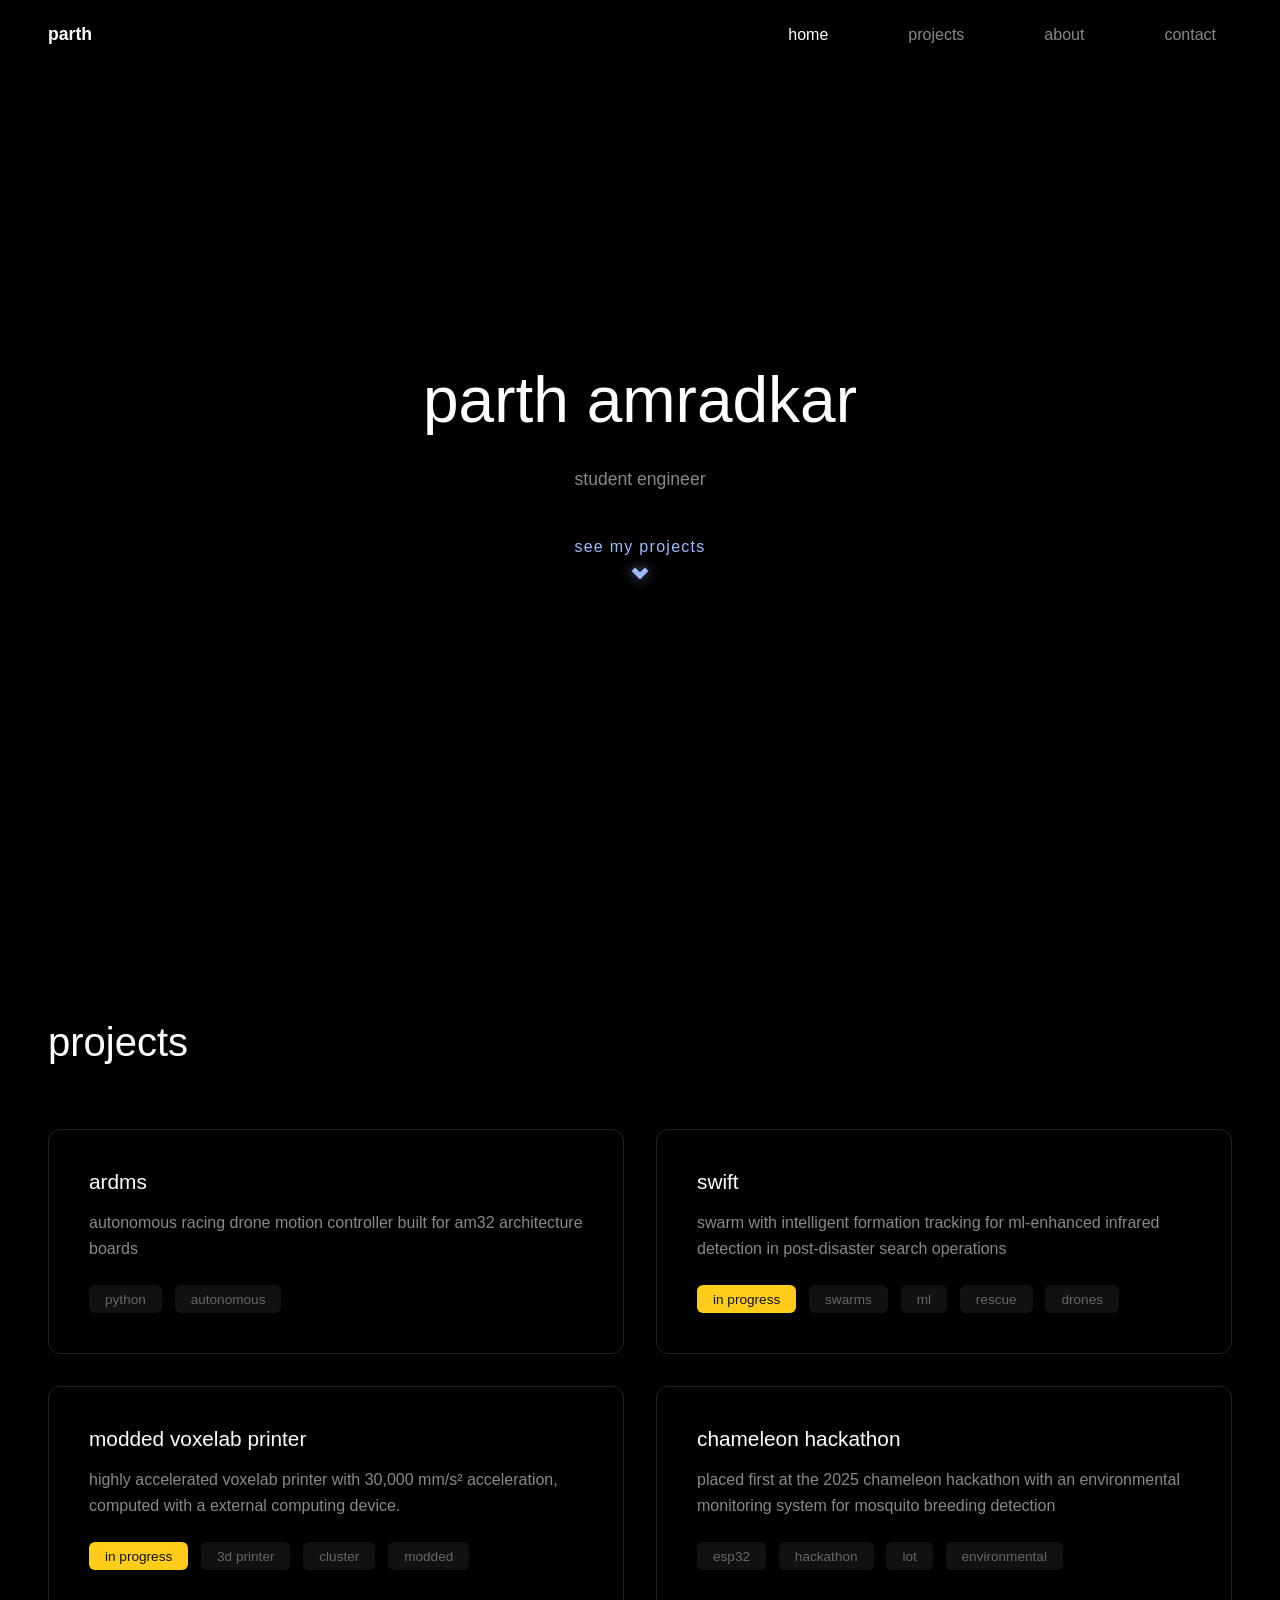
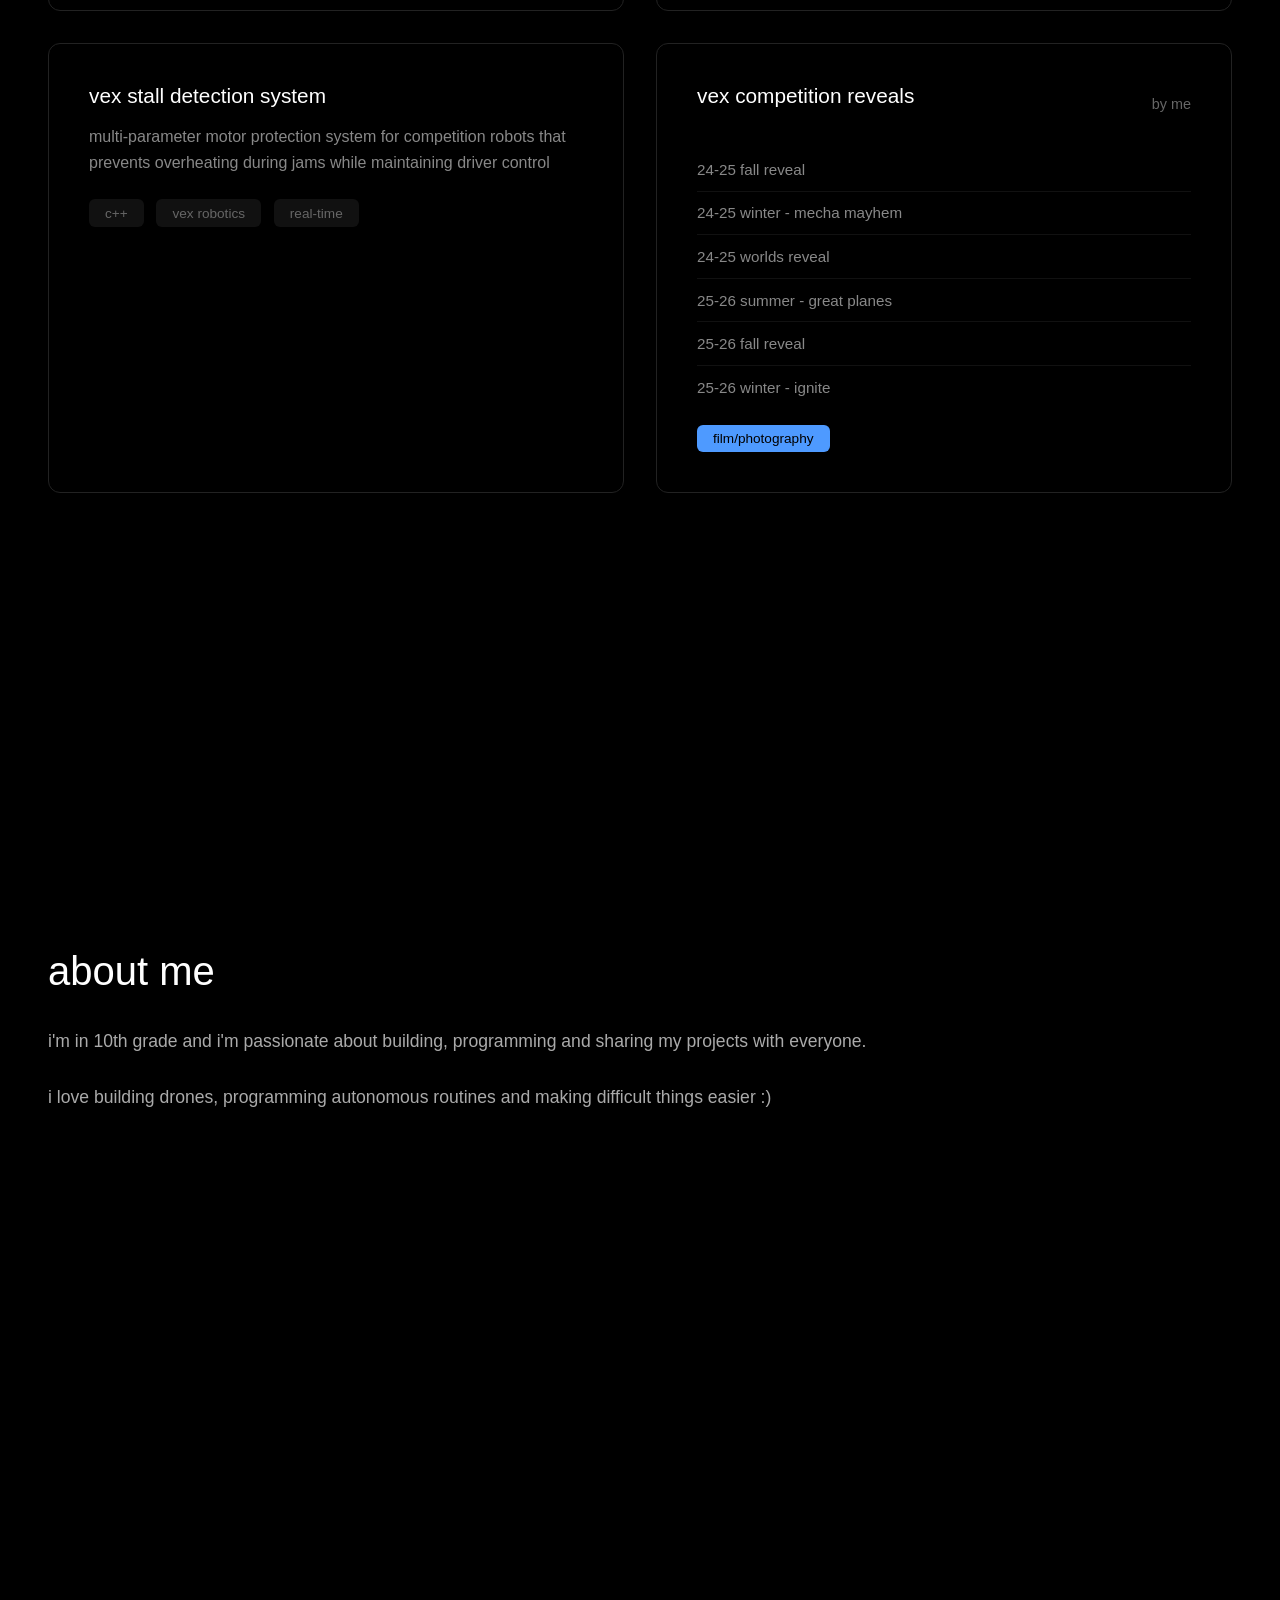
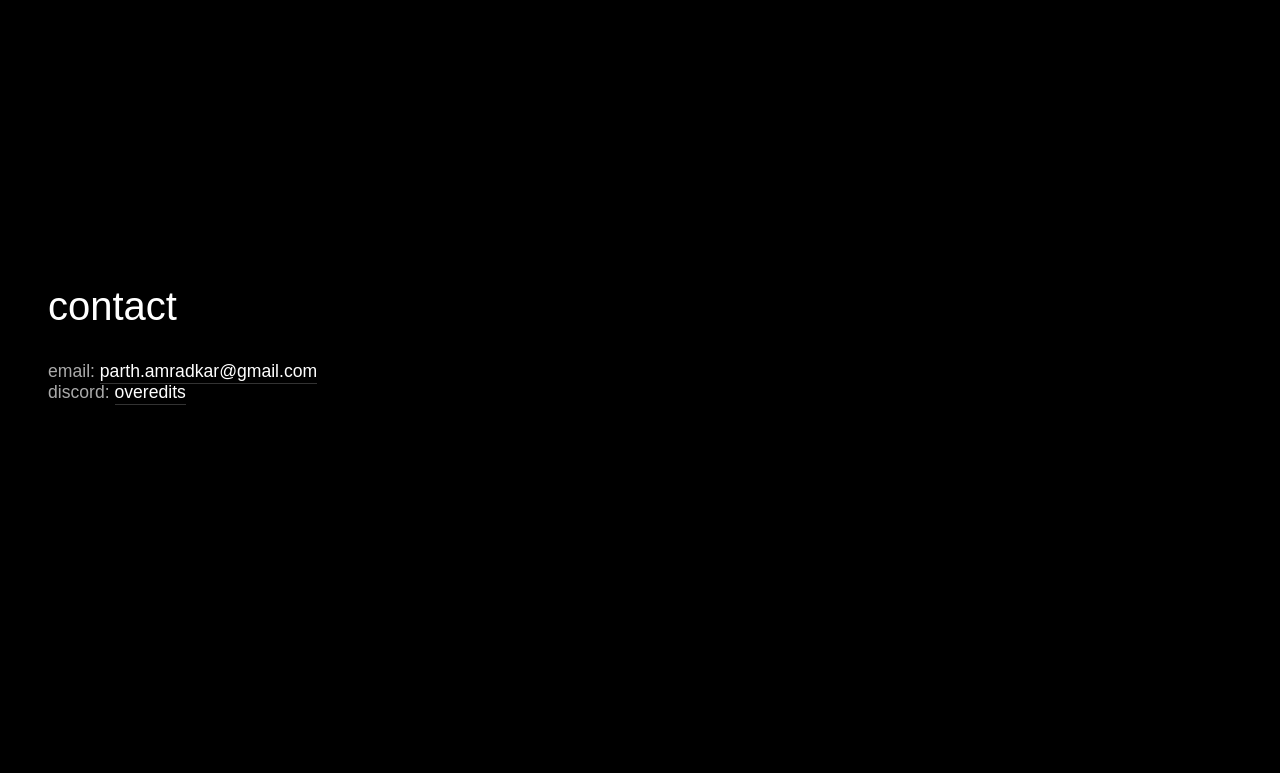
==== commit b6f6cfc0: "skibidi" ====
--- a/index.html
+++ b/index.html
@@ -703,9 +703,10 @@
                             <p>
                                 highly accelerated voxelab printer with 30,000
                                 mm/s² acceleration, computed with a external
-                                computing device
+                                computing device.
                             </p>
                             <div class="project-tags">
+                                <span class="WIPtag">in progress</span>
                                 <span class="tag">3d printer</span>
                                 <span class="tag">cluster</span>
                                 <span class="tag">modded</span>
@@ -1056,139 +1057,231 @@
             </div>
         </div>
 
+        <!-- SWIFT PROJECT SECTION — drop-in replacement for the existing #swift div -->
         <div id="swift" class="project-detail">
             <button class="back-btn" onclick="closeProject()">← back</button>
             <div class="project-detail-content">
                 <h1>SWIFT – Swarm With Intelligent Formation Tracking</h1>
                 <div class="project-meta">
                     Python • Autonomous • Swarm • ML-Enhanced Infrared Detection
-                </div>
+
+
                 <p>
-                    SWIFT is an open-source project for WSSEF (Washington State
-                    Science and Engineering Fair). It allows users to program
-                    autonomous flight routes for drone swarms with ease and
-                    repeatability. SWIFT builds on my previous explorations with
-                    ARDMS and offloading computational tasks to an external
-                    unit. Our aim is to create a more professional system with
-                    swarm support and higher consistency rates for post-disaster
-                    recovery operations. The system includes individual node
-                    identification to assign tasks to separate node groups or
-                    even individual nodes, with multiple search modes to target
-                    specific situations.
+                    SWIFT is an open source project developed with two of my robotics buddies
+                    for WSSEF (Washington State Science and Engineering Fair),
+                    where it placed
+                    <strong>first in the Engineering category</strong>. It
+                    provides a low-cost (&lt;$200/drone) multi-drone search and
+                    rescue platform using a leader-follower coordination
+                    architecture, enabling coordinated search patterns with
+                    efficient area coverage, fast completion times, and low
+                    battery consumption with performance comparable to high cost
+                    commercial drone systems.
                 </p>
                 <a
-                    href="https://github.com/georgemonkey/WSSEF_SWIFT"
+                    href="https://github.com/georgemonkey/SWIFT"
                     target="_blank"
                     class="github-btn"
                     >view on github</a
                 >
 
-                <h3>Projected Features</h3>
+                <h3>System Architecture</h3>
+                <p>
+                    The system uses a <strong>leader-follower model</strong> which is when
+                    one drone computes the global path while follower drones
+                    maintain relative formation positions, calculating movements on one system helps with reducing skew in the model. Artificial
+                    Potential Fields (APFs') is obstacle avoidance and
+                    drone separation, producing smooth, collision free
+                    paths validated through hardware testing. Formation is
+                    managed with multiple route models with aid of LIDAR and visual
+                    data for awareeness of its surrondings.
+                </p>
+
+                <h3>Search Algorithms</h3>
+                <p>
+                    Four search patterns were implemented and evaluated against
+                    area coverage, completion time, estimated energy
+                    consumption, and redundant coverage:
+                </p>
                 <ul>
                     <li>
-                        Series drone positioning for ultra long range search
-                        distances across difficult terrain
-                    </li>
-                    <li>
-                        Automatic takeoff and landing based on flight status and
-                        individual node health monitoring
-                    </li>
-                    <li>
-                        Affordable and easy-to-deploy system designed for first
-                        responders with minimal complex background knowledge
-                        needed
-                    </li>
-                    <li>
-                        Under 249g FAA drone launch weight regulations for
-                        unrestricted deployment
-                    </li>
-                    <li>
-                        ML-enhanced thermal imaging for detecting heat
-                        signatures in search and rescue operations
-                    </li>
-                    <li>
-                        Formation tracking algorithms to maintain swarm
-                        coordination during search patterns
+                        <strong>Expanding Square</strong>  ~80% coverage with
+                        fast completion time, best balance of speed and thoroughness.
+                        Top-performing algorithm in simulations.
+                    </li>
+                    <li>
+                        <strong>Random Walk</strong> had faster completion but
+                        uneven coverage. basically it highlights speed over consistency.
+                    </li>
+                    <li>
+                        <strong>Lawnmower</strong> had high coverage but slower
+                        due to systematic back and forth sweeping.
+                    </li>
+                    <li>
+                        <strong>Spiral</strong> was effective for irregular or
+                        non uniform search areas. terrible at all other perfomance indicators.
                     </li>
                 </ul>
+                <p>
+                    The efficiency metric combined coverage, time, and energy
+                    use.
+                    <strong>Expanding Square achieved the best results</strong>,
+                    reaching ~80% coverage with relatively fast completion time,
+                    balancing speed and thoroughness.
+                </p>
+
+                <h3>Technical Details</h3>
+                <ul>
+                    <li>
+                        Leader-follower coordination with APF for collision free
+                        drone navigation
+                    </li>
+                    <li>
+                        At 150ft heat-seeking IR sensors has search resolution of 20x30m for air-to-ground heat
+                        signature detection
+                    </li>
+                    <li>
+                        Designed to operate under 249g to stay below FAA Part
+                        107 commercial regulations so no authorization required
+                        for deployment
+                    </li>
+                    <li>
+                        Follower Node: ~$80 (sensors + communication
+                        modules) - STILL WORKING ON FINALIZATION
+                    </li>
+                    <li>
+                        Leader Node: ~$200 (redundant communication modules +
+                        direct ground connection)
+                    </li>
+                    <li>
+                        Ground Node: ~$200 (powerful communication unit +
+                        direct connection to leader node)
+                    </li>
+                    <li>
+                        Search area boundary calculation using the Shoelace
+                        formula for complete path coverage
+                    </li>
+                    <li>Programmed in Python</li>
+                </ul>
+
+                <h3>Hardware Prototypes</h3>
 
                 <div class="demo-section">
-                    <h3>Development Progress</h3>
+                    <div class="demo-wrapper">
+                        <img
+                            src="https://raw.githubusercontent.com/georgemonkey/parth_website/main/assets/SCR-20260413-qbkw.jpeg"
+                            alt="SWIFT leader"
+                            class="demo-image"
+                            style="width: 65%; height: auto"
+                            onerror="this.style.display='none'"
+                        />
+                        <p class="demo-caption">
+                            Full leader node prototype, custom quad with
+                            Raspberry Pi Pico flight controller, flight stack,
+                            GPS, and communication module. Pink propellers for
+                            visual identification during swarm testing.
+                        </p>
+                    </div>
+
+                    <div class="demo-wrapper">
+                        <img
+                            src="https://raw.githubusercontent.com/georgemonkey/parth_website/main/assets/SCR-20260413-qbna.jpeg"
+                            alt="SWIFT micro follower drone prototype"
+                            class="demo-image"
+                            style="width: 65%; height: auto"
+                            onerror="this.style.display='none'"
+                        />
+                        <p class="demo-caption">
+
+                            A smaller form factor quad designed to reach into
+                            tight or confined spaces that leader nodes cannot
+                            access. Red coloured 3D-printed frame keeps weight minimal.
+                        </p>
+                    </div>
+
                     <div class="demo-wrapper">
                         <img
                             src="https://raw.githubusercontent.com/georgemonkey/parth_website/main/assets/SCR-20251230-btaw.png"
-                            alt="SWIFT Desktop Application"
+                            alt="SWIFT desktop application for mission planning"
                             class="demo-image"
                             style="width: 50%; height: auto"
+                            onerror="this.style.display='none'"
                         />
                         <p class="demo-caption">
-                            Prototype of search software - desktop application
-                            for mission planning
+                            Desktop application for mission planning and swarm
+                            coordination — operators define search areas, assign
+                            search patterns, and monitor individual node health.
                         </p>
                     </div>
 
                     <div class="demo-wrapper">
                         <img
                             src="https://raw.githubusercontent.com/georgemonkey/parth_website/main/assets/SCR-20251230-btkr.png"
-                            alt="Search Algorithm Visualization"
+                            alt="Search algorithm area coverage visualization"
                             class="demo-image"
                             style="width: 50%; height: auto"
+                            onerror="this.style.display='none'"
                         />
                         <p class="demo-caption">
-                            Prototype of general search algorithm based on given
-                            area using shoelace theory to make sure the swarm
-                            doesnt miss a spot - sort of like a roomby!!
+                            Shoelace-formula area coverage visualization —
+                            ensures the swarm doesn't miss a spot during search.
+                            Kind of like a Roomba, but for disaster recovery.
                         </p>
                     </div>
                 </div>
 
-                <h3>Current Status</h3>
+                <h3>Results</h3>
                 <ul>
                     <li>
-                        Desktop application for mission planning and swarm
-                        coordination is functional in testing environment
-                    </li>
-                    <li>
-                        Search algorithm using shoelace theory for area coverage
-                        calculation has been implemented.
-                    </li>
-                    <li>
-                        Working on formation tracking algorithms to maintain
-                        swarm cohesion(how tight they stay together) during
-                        search patterns
-                    </li>
-                    <li>
-                        Preparing for WSSEF presentation with the demostration
-                        of a live swarm autonomous programming route.
+                        APF + leader-follower control enabled efficient,
+                        collision-free navigation and reduced redundant movement
+                    </li>
+                    <li>
+                        Expanding Square achieved ~80% area coverage in
+                        simulations with low time and energy cost
+                    </li>
+                    <li>
+                        System validated through hardware testing on a low-cost
+                        quadcopter prototype with 3D-printed frame and
+                        lithium-polymer battery
+                    </li>
+                    <li>
+                        Simulation ran to 80% area coverage OR until battery
+                        dropped to the RTH threshold
                     </li>
                 </ul>
 
-                <h3>Current Technical Details</h3>
+                <h3>Limitations & Future Work</h3>
                 <ul>
                     <li>
-                        Uses shoelace formula to calculate search area
-                        boundaries and optimize flight paths for complete
-                        coverage
-                    </li>
-                    <li>
-                        3.5x4in heat seeking sensors for air to ground heat
-                        signature detection
-                    </li>
-                    <li>
-                        Each node approximate cost of 80$, including sensors and
-                        communication modules.
-                    </li>
-                    <li>
-                        Base station approximate cost of 200$, this includes
-                        redundant communication modules and direct connection
-                        with the ground operators computer.
-                    </li>
-                    <li>
-                        Designed to operate under 249g to avoid Part 107
-                        commercial drone regulations and enable fastest
-                        deployment without authorization from the FAA.
-                    </li>
-                    <li>Programmed in Python</li>
+                        <strong>Sensor accuracy</strong> — IR detects heat but
+                        can't distinguish vehicles from people; future work will
+                        integrate ML with LIDAR + computer vision for better
+                        target classification
+                    </li>
+                    <li>
+                        <strong>Wireless dependence</strong> — leader-follower
+                        relies on stable comms; future versions will explore
+                        decentralized swarm intelligence so each node can act on
+                        local observations alone
+                    </li>
+                    <li>
+                        <strong>Scale validation</strong> — tested with a single
+                        follower drone using manual inputs; a full multi-drone
+                        hardware test is needed to fully evaluate APF and
+                        formation coordination at scale
+                    </li>
+                    <li>
+                        <strong>Adaptive hybrid search</strong> — a dynamic
+                        algorithm that switches patterns based on real-time
+                        coverage density (e.g., lawnmower + random walk) to
+                        reduce redundancy in partially explored areas
+                    </li>
+                    <li>
+                        <strong>ML target recognition</strong> — integrate
+                        computer vision + LIDAR fusion to classify detected
+                        objects and distinguish people from environmental noise
+                    </li>
                 </ul>
             </div>
         </div>
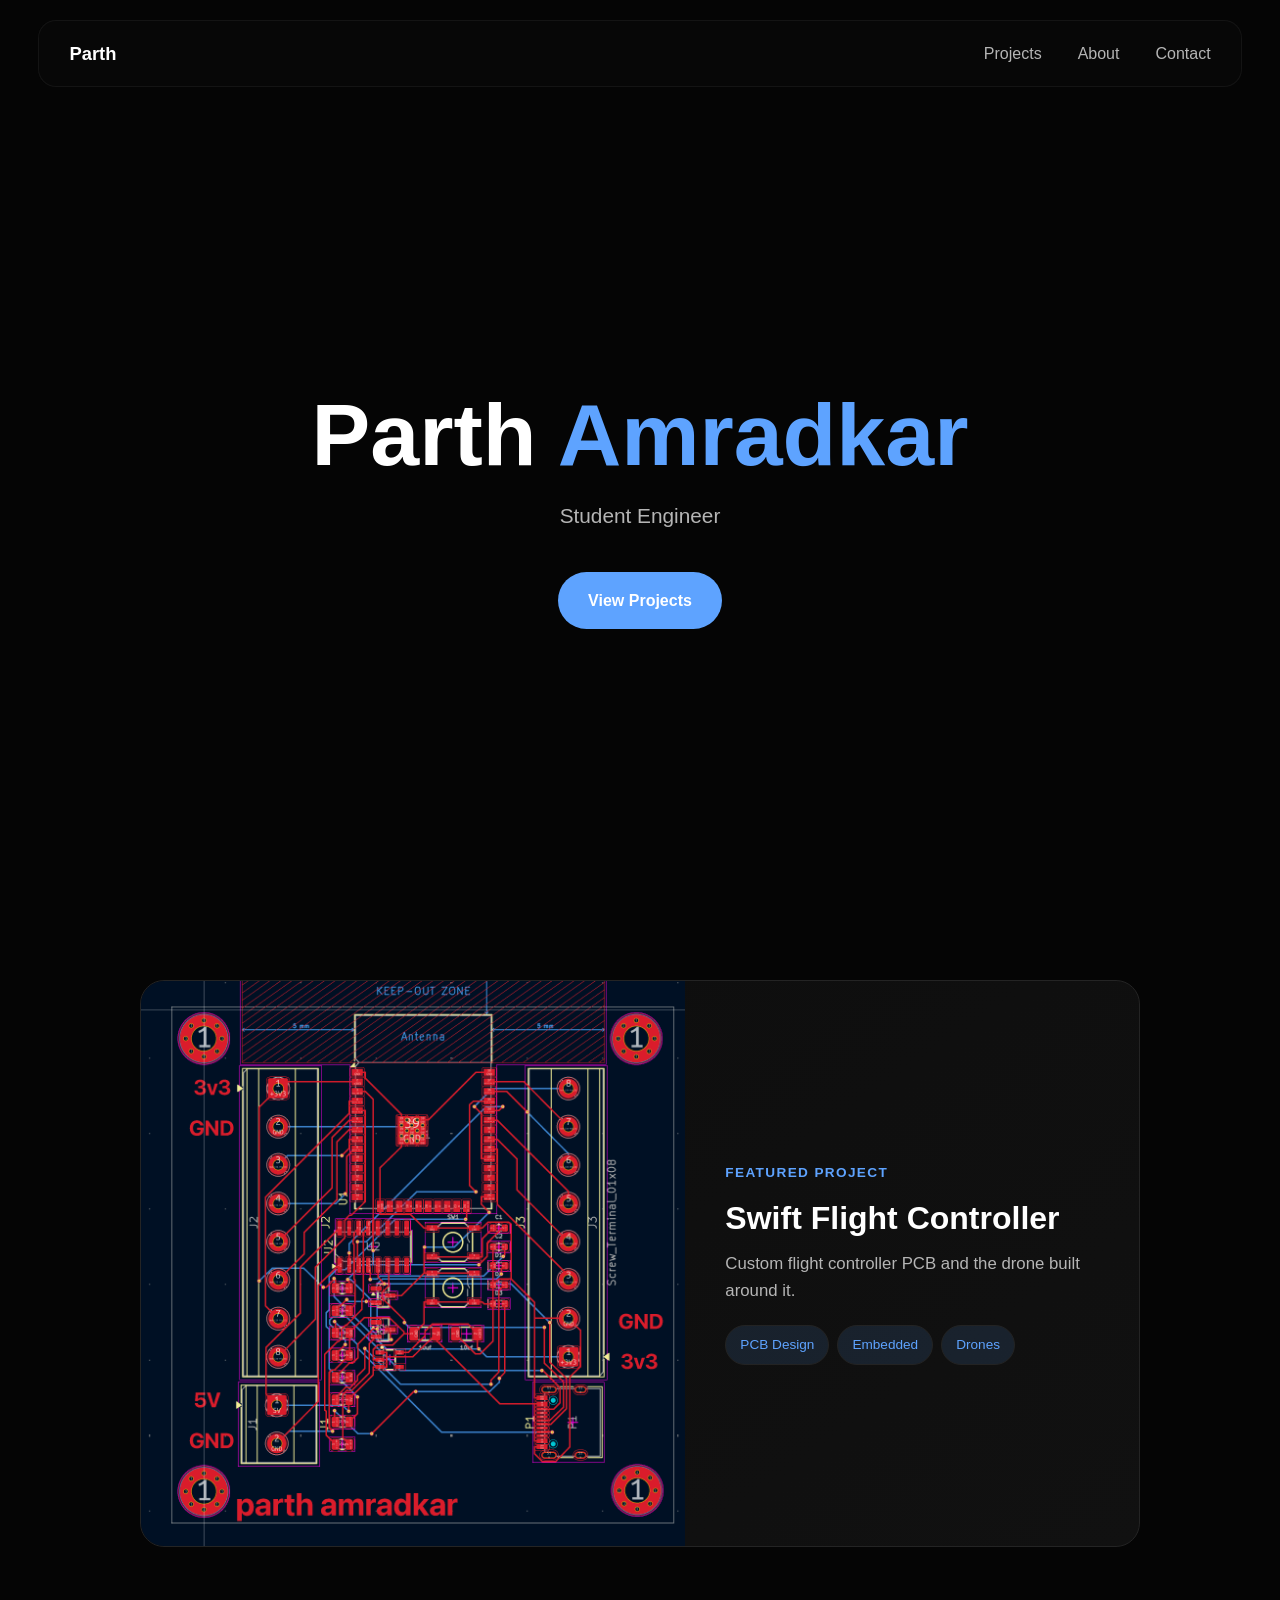
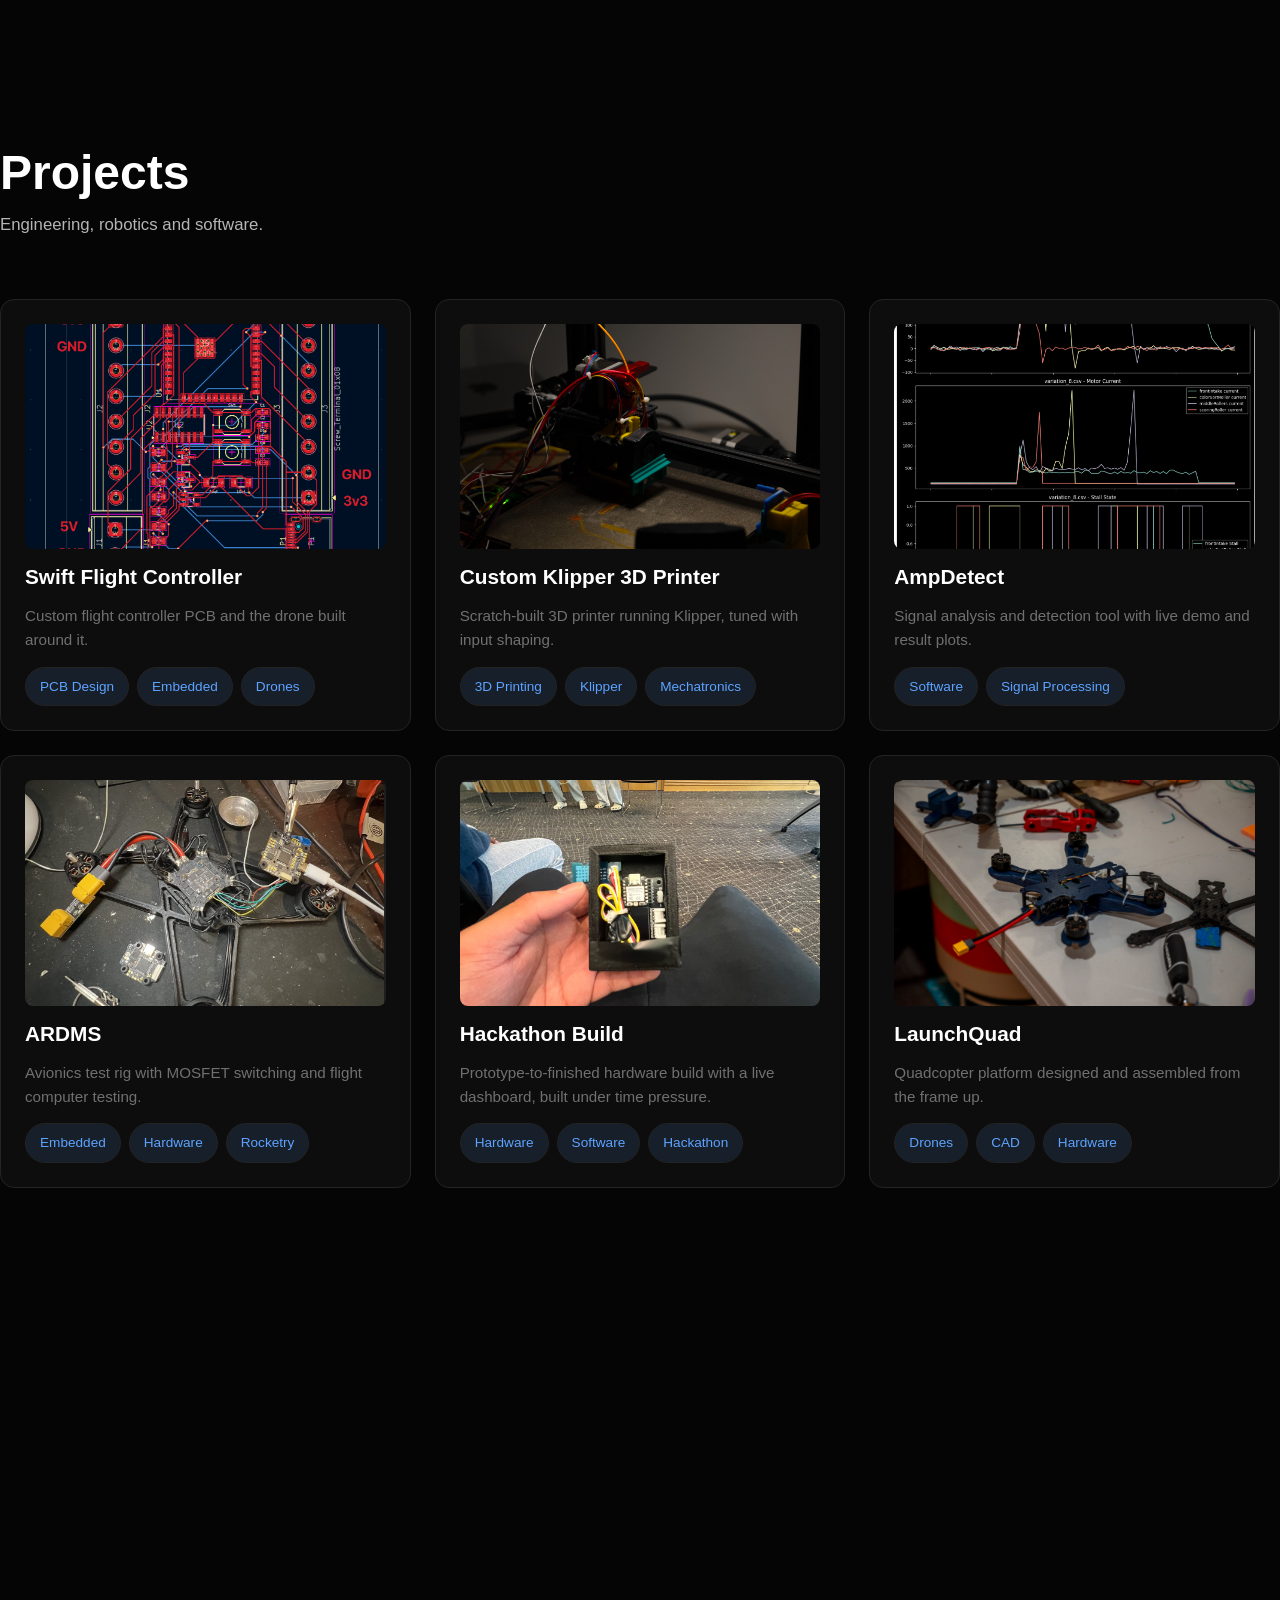
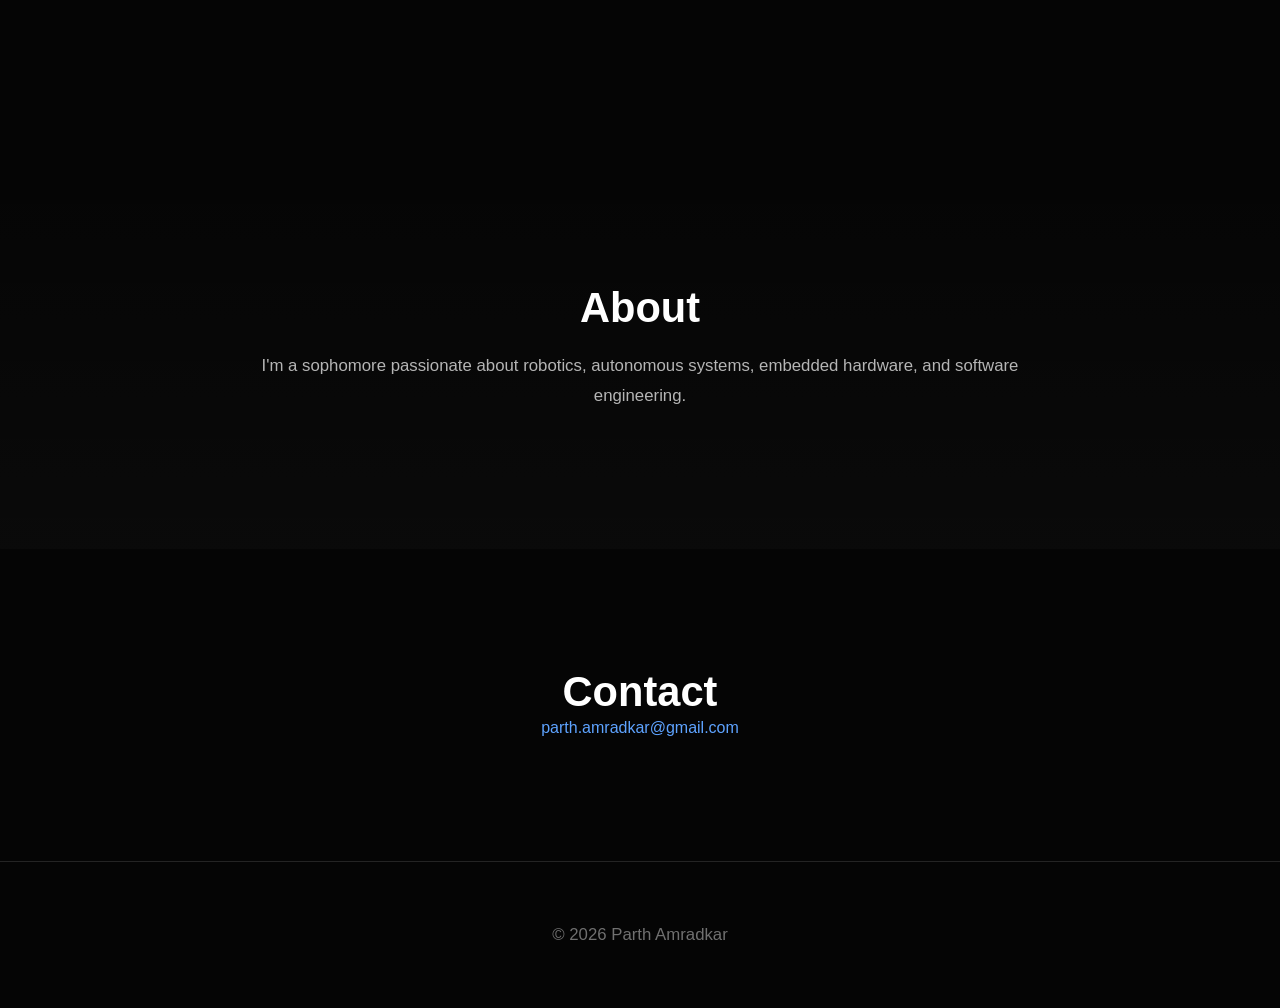
==== commit 8a7c2d1a: "added lots of qol" ====
--- a/index.html
+++ b/index.html
@@ -1,2035 +1,178 @@
-<!doctype html>
+<!DOCTYPE html>
 <html lang="en">
-    <head>
-        <link rel="icon" type="image/png" href="assets/pfp.png" />
-        <meta charset="UTF-8" />
-        <meta name="viewport" content="width=device-width, initial-scale=1.0" />
-        <title>parth amradkar</title>
-        <style>
-            * {
-                margin: 0;
-                padding: 0;
-                box-sizing: border-box;
-                text-transform: lowercase;
-            }
 
-            body {
-                font-family:
-                    -apple-system, BlinkMacSystemFont, "Segoe UI", Roboto,
-                    sans-serif;
-                background: #000;
-                color: #ccc;
-                overflow-x: hidden;
-            }
+<head>
 
-            /* loader */
-            #loader {
-                position: fixed;
-                top: 0;
-                left: 0;
-                width: 100%;
-                height: 100%;
-                background: #000;
-                display: flex;
-                justify-content: center;
-                align-items: center;
-                z-index: 10000;
-                transition: opacity 0.5s;
-            }
+    <meta charset="UTF-8">
 
-            #loader.hidden {
-                opacity: 0;
-                pointer-events: none;
-            }
+    <meta name="viewport"
+          content="width=device-width, initial-scale=1.0">
 
-            .loader-grid {
-                display: grid;
-                grid-template-columns: repeat(3, 60px);
-                grid-gap: 10px;
-            }
+    <title>Parth Amradkar</title>
 
-            .piece {
-                width: 60px;
-                height: 60px;
-                background: #fff;
-                opacity: 0;
-                transform: scale(0.2) rotate(-30deg);
-                border-radius: 4px;
-                transition: all 0.5s ease-out;
-            }
+    <link rel="icon"
+          href="assets/pfp.png">
 
-            /* nav */
-            nav {
-                position: fixed;
-                top: 0;
-                left: 0;
-                right: 0;
-                display: flex;
-                justify-content: space-between;
-                align-items: center;
-                padding: 1.5rem 3rem;
-                backdrop-filter: blur(10px);
-                background: rgba(0, 0, 0, 0.8);
-                z-index: 1000;
-                transition: transform 0.3s;
-            }
+    <link rel="stylesheet"
+          href="css/style.css">
 
-            nav.hidden {
-                transform: translateY(-100%);
-            }
+    <link rel="stylesheet"
+          href="css/home.css">
 
-            nav .logo {
-                color: #fff;
-                font-weight: 600;
-                cursor: pointer;
-                font-size: 1.1rem;
-            }
+    <link rel="stylesheet"
+          href="css/animations.css">
 
-            .nav-links {
-                list-style: none;
-                display: flex;
-                gap: 3rem;
-            }
+</head>
 
-            .nav-item {
-                cursor: pointer;
-                padding: 0.5rem 1rem;
-                transition: 0.3s;
-                color: #888;
-            }
+<body>
 
-            .nav-item.active,
-            .nav-item:hover {
-                color: #fff;
-            }
+<div id="loader">
+    <div class="loader-logo">P</div>
+</div>
 
-            /* main container */
-            #main-content {
-                opacity: 0;
-                transition: opacity 0.5s;
-            }
+<header>
 
-            #main-content.visible {
-                opacity: 1;
-            }
+<nav>
 
-            /* sections */
-            .section {
-                min-height: 100vh;
-                display: flex;
-                align-items: center;
-                justify-content: center;
-                padding: 120px 3rem 80px;
-            }
+<a class="logo"
+   href="/">
+Parth
+</a>
 
-            /* hero section */
-            #hero {
-                flex-direction: column;
-                text-align: center;
-            }
+<div class="nav-links">
 
-            #hero h1 {
-                font-size: 4rem;
-                font-weight: 300;
-                color: #fff;
-                margin-bottom: 2rem;
-                opacity: 0;
-                transform: translateY(30px);
-                transition: all 0.8s ease-out;
-            }
+<a href="#projects">Projects</a>
 
-            #hero.visible h1 {
-                opacity: 1;
-                transform: translateY(0);
-            }
+<a href="#about">About</a>
 
-            .subtitle {
-                color: #888;
-                margin-bottom: 3rem;
-                font-size: 1.1rem;
-                opacity: 0;
-                transform: translateY(30px);
-                transition: all 0.8s ease-out 0.2s;
-            }
+<a href="#contact">Contact</a>
 
-            #hero.visible .subtitle {
-                opacity: 1;
-                transform: translateY(0);
-            }
-            .readmore {
-                color: #9cbcff;
-                text-decoration: underline;
-                cursor: pointer;
-            }
-            .desc {
-                color: #aaa;
-                margin-bottom: 3rem;
-                max-width: 600px;
-                line-height: 1.8;
-                opacity: 0;
-                transform: translateY(30px);
-                transition: all 0.8s ease-out 0.4s;
-            }
+</div>
 
-            #hero.visible .desc {
-                opacity: 1;
-                transform: translateY(0);
-            }
+</nav>
 
-            .highlight {
-                color: #fff;
-            }
+</header>
 
-            /* projects section */
-            #projects {
-                flex-direction: column;
-            }
+<main>
 
-            .container {
-                max-width: 1200px;
-                width: 100%;
-            }
+<section id="hero">
 
-            #projects h2 {
-                font-size: 2.5rem;
-                font-weight: 300;
-                color: #fff;
-                margin-bottom: 4rem;
-            }
+<div class="hero-content">
 
-            .projects-grid {
-                display: grid;
-                grid-template-columns: repeat(2, 1fr);
-                gap: 2rem;
-            }
+<h1>
 
-            .project-card {
-                background: #000;
-                border: 1px solid #222;
-                border-radius: 12px;
-                padding: 2.5rem;
-                cursor: pointer;
-                transition: all 0.3s ease;
-            }
+Parth
+<span>Amradkar</span>
 
-            .project-card:hover {
-                border-color: #444;
-                transform: translateY(-2px);
-            }
+</h1>
 
-            .project-card h3 {
-                color: #fff;
-                font-size: 1.3rem;
-                margin-bottom: 1rem;
-                font-weight: 500;
-            }
+<p>
 
-            .project-card p {
-                color: #888;
-                line-height: 1.6;
-                margin-bottom: 1.5rem;
-            }
+Student Engineer
 
-            .project-tags {
-                display: flex;
-                flex-wrap: wrap;
-                gap: 0.8rem;
-            }
+</p>
 
-            .tag {
-                font-size: 0.85rem;
-                padding: 0.4rem 1rem;
-                background: #111;
-                border-radius: 6px;
-                color: #666;
-            }
+<a href="#projects"
+class="primary-button">
 
-            .WIPtag {
-                font-size: 0.85rem;
-                padding: 0.4rem 1rem;
-                background: #ffcd1a;
-                border-radius: 6px;
-                color: #111;
-            }
+View Projects
 
-            .revealtag {
-                font-size: 0.85rem;
-                margin-top: 1rem;
-                padding: 0.4rem 1rem;
-                background: #4e9aff;
-                border-radius: 6px;
-                color: #000;
-            }
+</a>
 
-            /* about section */
-            #about {
-                background: #000;
-            }
+</div>
 
-            #about h2 {
-                font-size: 2.5rem;
-                font-weight: 300;
-                color: #fff;
-                margin-bottom: 2rem;
-            }
+</section>
 
-            #about p {
-                color: #aaa;
-                line-height: 1.8;
-                margin-bottom: 1.5rem;
-                font-size: 1.1rem;
-            }
+<section id="featured">
 
-            /* contact section */
-            #contact h2 {
-                font-size: 2.5rem;
-                font-weight: 300;
-                color: #fff;
-                margin-bottom: 2rem;
-            }
+</section>
 
-            #contact p {
-                color: #aaa;
-                font-size: 1.1rem;
-            }
+<section id="projects">
 
-            #contact a {
-                color: #fff;
-                text-decoration: none;
-                transition: 0.3s;
-                border-bottom: 1px solid #333;
-                padding-bottom: 2px;
-            }
+<div class="section-title">
 
-            #contact a:hover {
-                border-bottom-color: #fff;
-            }
+<h2>
 
-            /* project detail page */
-            .project-detail {
-                position: fixed;
-                top: 0;
-                left: 0;
-                width: 100%;
-                height: 100%;
-                background: #000;
-                z-index: 2000;
-                opacity: 0;
-                pointer-events: none;
-                transition: opacity 0.3s;
-                overflow-y: auto;
-            }
+Projects
 
-            .project-detail.active {
-                opacity: 1;
-                pointer-events: all;
-            }
+</h2>
 
-            .project-detail-content {
-                max-width: 900px;
-                margin: 0 auto;
-                padding: 120px 3rem 80px;
-            }
+<p>
 
-            .back-btn {
-                position: fixed;
-                top: 1.5rem;
-                right: 3rem;
-                background: transparent;
-                border: 1px solid #333;
-                color: #3f94ff;
-                padding: 0.6rem 1.2rem;
-                border-radius: 6px;
-                cursor: pointer;
-                z-index: 2001;
-                transition: 0.3s;
-                font-family: inherit;
-            }
+Engineering, robotics and software.
 
-            .back-btn:hover {
-                border-color: #ffbb3e;
-                color: #fff;
-            }
+</p>
 
-            .project-detail h1 {
-                font-size: 3rem;
-                font-weight: 300;
-                color: #fff;
-                margin-bottom: 1rem;
-                text-transform: none;
-            }
+</div>
 
-            .project-meta {
-                color: #666;
-                margin-bottom: 3rem;
-                font-size: 0.95rem;
-                text-transform: none;
-            }
+<div
+id="project-grid">
 
-            .project-detail p {
-                color: #aaa;
-                line-height: 1.8;
-                margin-bottom: 1.5rem;
-                font-size: 1.05rem;
-                text-transform: none;
-            }
+</div>
 
-            .project-detail h3 {
-                color: #fff;
-                font-size: 1.5rem;
-                font-weight: 400;
-                margin-top: 3rem;
-                margin-bottom: 1.5rem;
-                text-transform: capitalize;
-            }
+</section>
 
-            .project-detail ul {
-                list-style: none;
-                padding-left: 0;
-            }
+<section id="about">
 
-            .project-detail ol {
-                list-style: none;
-                padding-left: 0;
-                counter-reset: item;
-            }
+<div class="container">
 
-            .project-detail ol li {
-                counter-increment: item;
-            }
+<h2>
 
-            .project-detail ol li:before {
-                content: counter(item) ".";
-                position: absolute;
-                left: 0;
-                color: #666;
-            }
+About
 
-            .project-detail li {
-                color: #888;
-                padding: 0.6rem 0;
-                padding-left: 1.5rem;
-                position: relative;
-                text-transform: none;
-            }
+</h2>
 
-            .project-detail ul li:before {
-                content: "–";
-                position: absolute;
-                left: 0;
-                color: #666;
-            }
+<p>
 
-            /* demo section in project details */
-            .demo-section {
-                margin: 3rem 0;
-                padding: 2rem;
-                background: #0a0a0a;
-                border: 1px solid #222;
-                border-radius: 12px;
-            }
+I'm a sophomore passionate about robotics,
+autonomous systems,
+embedded hardware,
+and software engineering.
 
-            .demo-section h3 {
-                margin-top: 0;
-                margin-bottom: 1.5rem;
-            }
+</p>
 
-            .demo-image {
-                width: 100%;
-                border-radius: 8px;
-                margin-bottom: 1rem;
-                border: 1px solid #222;
-            }
+</div>
 
-            .demo-video {
-                width: 100%;
-                border-radius: 8px;
-                margin-bottom: 1rem;
-                border: 1px solid #222;
-            }
+</section>
 
-            .demo-caption {
-                color: #666;
-                font-size: 0.9rem;
-                text-align: center;
-                margin-top: 0.5rem;
-                text-transform: none;
-            }
+<section id="contact">
 
-            .demo-wrapper {
-                display: flex;
-                flex-direction: column;
-                align-items: center;
-                justify-content: center;
-                text-align: center;
-                width: 100%;
-                margin: 2rem 0;
-            }
+<div class="container">
 
-            .github-btn {
-                display: inline-block;
-                margin-bottom: 2rem;
-                padding: 0.6rem 1.2rem;
-                border: 1px solid #333;
-                color: #888;
-                text-decoration: none;
-                border-radius: 6px;
-                font-family: inherit;
-                transition: 0.3s;
-            }
+<h2>
 
-            .github-btn:hover {
-                border-color: #fff;
-                color: #fff;
-            }
+Contact
 
-            .reveal-header {
-                display: flex;
-                justify-content: space-between;
-                align-items: center;
-            }
+</h2>
 
-            .reveal-icon {
-                font-size: 0.9rem;
-                color: #666;
-                font-weight: 400;
-                transition: color 0.2s ease;
-            }
+<a href="mailto:parth.amradkar@gmail.com">
 
-            .project-card:hover .reveal-icon {
-                color: #fff;
-            }
+parth.amradkar@gmail.com
 
-            .reveal-list {
-                margin-top: 1.5rem;
-            }
+</a>
 
-            .reveal-item {
-                display: block;
-                padding: 0.8rem 0;
-                font-size: 0.95rem;
-                color: #888;
-                text-decoration: none;
-                border-bottom: 1px solid #111;
-                transition: color 0.2s ease;
-            }
+</div>
 
-            .reveal-item:hover {
-                color: #fff;
-            }
+</section>
 
-            .reveal-item:last-child {
-                border-bottom: none;
-            }
+</main>
 
-            @media (max-width: 768px) {
-                nav {
-                    padding: 1.5rem 2rem;
-                }
-                .nav-links {
-                    gap: 1.5rem;
-                }
-                .section {
-                    padding: 100px 2rem 60px;
-                }
-                #hero h1 {
-                    font-size: 2.5rem;
-                }
-                .projects-grid {
-                    grid-template-columns: 1fr;
-                    gap: 1.5rem;
-                }
-                #projects h2,
-                #about h2,
-                #contact h2 {
-                    font-size: 2rem;
-                }
-            }
+<footer>
 
-            .scroll-indicator {
-                display: flex;
-                flex-direction: column;
-                align-items: center;
-                gap: 0.6rem;
-                cursor: pointer;
-                opacity: 0;
-                transform: translateY(20px);
-                transition:
-                    opacity 0.8s ease-out 0.6s,
-                    transform 0.8s ease-out 0.6s;
-            }
+<p>
 
-            #hero.visible .scroll-indicator {
-                opacity: 1;
-                transform: translateY(0);
-            }
+© 2026 Parth Amradkar
 
-            .scroll-indicator span {
-                font-size: 1rem;
-                color: #9cbcff;
-                letter-spacing: 0.08em;
-            }
+</p>
 
-            .arrow {
-                width: 12px;
-                height: 12px;
-                border-right: 5px solid #9cbcff;
-                border-bottom: 5px solid #9cbcff;
-                transform: rotate(45deg);
-                animation: glowBounce 1.6s infinite;
-                filter: drop-shadow(0 0 6px rgba(156, 188, 255, 0.6));
-            }
+</footer>
 
-            @keyframes glowBounce {
-                0% {
-                    transform: rotate(45deg) translateY(0);
-                    opacity: 0.6;
-                }
-                50% {
-                    transform: rotate(45deg) translateY(6px);
-                    opacity: 1;
-                }
-                100% {
-                    transform: rotate(45deg) translateY(0);
-                    opacity: 0.6;
-                }
-            }
-        </style>
-    </head>
-    <body>
-        <!-- loader -->
-        <div id="loader">
-            <div class="loader-grid">
-                <div class="piece"></div>
-                <div class="piece"></div>
-                <div class="piece"></div>
-                <div class="piece"></div>
-                <div class="piece"></div>
-                <div class="piece"></div>
-                <div class="piece"></div>
-                <div class="piece"></div>
-                <div class="piece"></div>
-            </div>
-        </div>
+<script src="js/projects.js"></script>
 
-        <!-- nav -->
-        <nav id="nav">
-            <div class="logo" onclick="scrollToTop()">parth</div>
-            <ul class="nav-links">
-                <li>
-                    <span
-                        class="nav-item active"
-                        onclick="scrollToSection('hero')"
-                        >home</span
-                    >
-                </li>
-                <li>
-                    <span class="nav-item" onclick="scrollToSection('projects')"
-                        >projects</span
-                    >
-                </li>
-                <li>
-                    <span class="nav-item" onclick="scrollToSection('about')"
-                        >about</span
-                    >
-                </li>
-                <li>
-                    <span class="nav-item" onclick="scrollToSection('contact')"
-                        >contact</span
-                    >
-                </li>
-            </ul>
-        </nav>
+<script src="js/navigation.js"></script>
 
-        <!-- main content -->
-        <div id="main-content">
-            <!-- hero section -->
-            <section id="hero" class="section">
-                <h1>parth <span class="highlight">amradkar</span></h1>
-                <p class="subtitle">student engineer</p>
-                <div
-                    class="scroll-indicator"
-                    onclick="scrollToSection('projects')"
-                >
-                    <span>see my projects</span>
-                    <div class="arrow"></div>
-                </div>
-            </section>
+<script src="js/main.js"></script>
 
-            <!-- projects section -->
-            <section id="projects" class="section">
-                <div class="container">
-                    <h2>projects</h2>
-                    <div class="projects-grid">
-                        <div
-                            class="project-card"
-                            onclick="openProject('ardms')"
-                        >
-                            <h3>ardms</h3>
-                            <p>
-                                autonomous racing drone motion controller built
-                                for am32 architecture boards
-                            </p>
-                            <div class="project-tags">
-                                <span class="tag">python</span>
-                                <span class="tag">autonomous</span>
-                            </div>
-                        </div>
+</body>
 
-                        <div
-                            class="project-card"
-                            onclick="openProject('swift')"
-                        >
-                            <h3>swift</h3>
-                            <p>
-                                swarm with intelligent formation tracking for
-                                ml-enhanced infrared detection in post-disaster
-                                search operations
-                            </p>
-                            <div class="project-tags">
-                                <span class="WIPtag">in progress</span>
-                                <span class="tag">swarms</span>
-                                <span class="tag">ml</span>
-                                <span class="tag">rescue</span>
-                                <span class="tag">drones</span>
-                            </div>
-                        </div>
-
-                        <div
-                            class="project-card"
-                            onclick="openProject('voxelab')"
-                        >
-                            <h3>modded voxelab printer</h3>
-                            <p>
-                                highly accelerated voxelab printer with 30,000
-                                mm/s² acceleration, computed with a external
-                                computing device.
-                            </p>
-                            <div class="project-tags">
-                                <span class="WIPtag">in progress</span>
-                                <span class="tag">3d printer</span>
-                                <span class="tag">cluster</span>
-                                <span class="tag">modded</span>
-                            </div>
-                        </div>
-
-                        <div
-                            class="project-card"
-                            onclick="openProject('chameleon')"
-                        >
-                            <h3>chameleon hackathon</h3>
-                            <p>
-                                placed first at the 2025 chameleon hackathon
-                                with an environmental monitoring system for
-                                mosquito breeding detection
-                            </p>
-                            <div class="project-tags">
-                                <span class="tag">esp32</span>
-                                <span class="tag">hackathon</span>
-                                <span class="tag">iot</span>
-                                <span class="tag">environmental</span>
-                            </div>
-                        </div>
-
-                        <div
-                            class="project-card"
-                            onclick="openProject('stalldetection')"
-                        >
-                            <h3>vex stall detection system</h3>
-                            <p>
-                                multi-parameter motor protection system for
-                                competition robots that prevents overheating
-                                during jams while maintaining driver control
-                            </p>
-                            <div class="project-tags">
-                                <span class="tag">c++</span>
-                                <span class="tag">vex robotics</span>
-                                <span class="tag">real-time</span>
-                            </div>
-                        </div>
-
-                        <div class="project-card">
-                            <div class="reveal-header">
-                                <h3>vex competition reveals</h3>
-                                <span class="reveal-icon">by me</span>
-                            </div>
-
-                            <div class="reveal-list">
-                                <a
-                                    class="reveal-item"
-                                    href="https://www.youtube.com/watch?v=an8Hfyep8Tc"
-                                    target="_blank"
-                                >
-                                    24-25 fall reveal
-                                </a>
-                                <a
-                                    class="reveal-item"
-                                    href="https://www.youtube.com/watch?v=O1EUbVMR854"
-                                    target="_blank"
-                                >
-                                    24-25 winter - mecha mayhem
-                                </a>
-                                <a
-                                    class="reveal-item"
-                                    href="https://www.youtube.com/watch?v=H-ig7O3XWHE"
-                                    target="_blank"
-                                >
-                                    24-25 worlds reveal
-                                </a>
-                                <a
-                                    class="reveal-item"
-                                    href="https://www.youtube.com/watch?v=zfe3Ch_WkaM"
-                                    target="_blank"
-                                >
-                                    25-26 summer - great planes
-                                </a>
-                                <a
-                                    class="reveal-item"
-                                    href="https://www.instagram.com/p/DQ0vRtFj5pL/"
-                                    target="_blank"
-                                >
-                                    25-26 fall reveal
-                                </a>
-                                <a
-                                    class="reveal-item"
-                                    href="https://www.youtube.com/@EternityRobotics"
-                                    target="_blank"
-                                >
-                                    25-26 winter - ignite
-                                </a>
-                            </div>
-
-                            <div class="project-tags">
-                                <span class="revealtag">film/photography</span>
-                            </div>
-                        </div>
-                    </div>
-                </div>
-            </section>
-
-            <!-- about section -->
-            <section id="about" class="section">
-                <div class="container">
-                    <h2>about me</h2>
-                    <p>
-                        i'm in 10th grade and i'm passionate about building,
-                        programming and sharing my projects with everyone.
-                    </p>
-                    <p>
-                        i love building drones, programming autonomous routines
-                        and making difficult things easier :)
-                    </p>
-                </div>
-            </section>
-
-            <!-- contact section -->
-            <section id="contact" class="section">
-                <div class="container">
-                    <h2>contact</h2>
-                    <p>
-                        email:
-                        <a href="#" id="copy-email">parth.amradkar@gmail.com</a>
-                    </p>
-
-                    <script>
-                        const link = document.getElementById("copy-email");
-                        const originalText = link.textContent;
-
-                        link.addEventListener("click", (e) => {
-                            e.preventDefault();
-
-                            navigator.clipboard
-                                .writeText(originalText)
-                                .then(() => {
-                                    link.textContent = "copied";
-
-                                    setTimeout(() => {
-                                        link.textContent = originalText;
-                                    }, 2000);
-                                });
-                        });
-                    </script>
-                    <p>
-                        discord:
-                        <a
-                            href="https://discord.com/users/overedits"
-                            target="_blank"
-                            >overedits</a
-                        >
-                    </p>
-                </div>
-            </section>
-        </div>
-
-        <!-- project detail pages -->
-        <div id="ardms" class="project-detail">
-            <button class="back-btn" onclick="closeProject()">← back</button>
-            <div class="project-detail-content">
-                <h1>ARDMS – Autonomous Racing Drone Motion Controller</h1>
-                <div class="project-meta">Python • Autonomous • Firmware</div>
-                <p>
-                    I pursued creating ARDMS because of the lack of AM32
-                    firmware availability in the US because of Ukraine and
-                    Russia using autonomous drones in their warfare, but i still
-                    wanted to keep creating and flying my drones. ARDMS is not a
-                    replacement for software like ArduPilot or iNav, it is
-                    simple, reliable, and easy to use firmware that communicates
-                    with Betaflight and its forks. ARDMS is an autonomous racing
-                    drone motion controller firmware built in Python to simplify
-                    drone control. It allows users to program autonomous flight
-                    routes with ease and consistency.
-                    <a
-                        href="https://en.wikipedia.org/wiki/MOSFET"
-                        class="readmore"
-                        target="_blank"
-                        rel="noopener noreferrer"
-                        ><b>MOSFET</b></a
-                    >
-                    regulation is utilized for the controlling of the ESC,
-                    unlike most F405 firmware versions. The system also includes
-                    automatic
-                    <a
-                        href="https://en.wikipedia.org/wiki/Proportional%E2%80%93integral%E2%80%93derivative_controller"
-                        class="readmore"
-                        target="_blank"
-                        rel="noopener noreferrer"
-                        ><b>PID loop</b></a
-                    >
-                    calibration for each motor my program acheives this by
-                    strapping the quadcopter to a surface, ARDMS measures the
-                    power curves on each lateral axis to calculate optimal P, I,
-                    and D values for a pre-programmed PID controller based on a
-                    iFlight Nazgul DC5 with stock motors and a 389g payload.
-                </p>
-                <!--<a
-                    href="https://github.com/yourusername/ardms"
-                    target="_blank"
-                    class="github-btn"
-                    >view on github</a
-                >-->
-
-                <h3>Features</h3>
-                <ul>
-                    <li>
-                        Program custom flight routes with installed GPS module
-                        for predictable autonomous missions
-                    </li>
-                    <li>
-                        Automatic PID calibration using strapped testing for
-                        initial setup and tuning
-                    </li>
-                    <li>
-                        Communicates with Betaflight software and its forks for
-                        testing and configuration
-                    </li>
-                    <li>
-                        Supports ESC communication using MOSFET regulation for
-                        motor control
-                    </li>
-                    <li>
-                        Utilizes GPS module to plan routes using simple
-                        line-based path following algorithms
-                    </li>
-                    <li>
-                        Full-duplex serial communication for high-bandwidth data
-                        transfer with MOSFET support
-                    </li>
-                </ul>
-
-                <div class="demo-section">
-                    <h3>Pics & Demo</h3>
-                    <div class="demo-wrapper">
-                        <img
-                            src="https://raw.githubusercontent.com/georgemonkey/parth_website/main/assets/SCR-20251227-ngsm.jpeg"
-                            alt="MOSFET layout testing"
-                            class="demo-image"
-                            style="width: 50%; height: auto"
-                        />
-                        <p class="demo-caption">
-                            MOSFET layout for ARDMS testing and ESC
-                            communication
-                        </p>
-                    </div>
-
-                    <div class="demo-wrapper">
-                        <img
-                            src="https://raw.githubusercontent.com/georgemonkey/parth_website/main/assets/SCR-20251227-snac.jpeg"
-                            alt="Flight controller to ESC connection"
-                            class="demo-image"
-                            style="width: 50%; height: auto"
-                        />
-                        <p class="demo-caption">
-                            Connection of flight controller with custom firmware
-                            to ESC – testing MOSFET activation
-                        </p>
-                    </div>
-
-                    <div class="demo-wrapper">
-                        <video
-                            controls
-                            width="50%"
-                            poster="https://raw.githubusercontent.com/georgemonkey/parth_website/main/assets/pic1.jpeg"
-                        >
-                            <source
-                                src="https://raw.githubusercontent.com/georgemonkey/parth_website/main/assets/vid1.mov"
-                                type="video/mp4"
-                            />
-                            Your browser does not support the video tag.
-                        </video>
-                        <p class="demo-caption">
-                            Demo of custom firmware communicating with
-                            Betaflight software. ESC is disconnected to prevent
-                            accidental MOSFET activation.
-                        </p>
-                    </div>
-                </div>
-
-                <h3>Development Process</h3>
-                <ol>
-                    <li>
-                        Compared ArduPilot with iNav to determine feature list
-                    </li>
-                    <li>
-                        Used shoelace theory to determine the area selected by
-                        the user for autonomous flight planning
-                    </li>
-                    <li>
-                        Implemented automatic PID calibration by calculating
-                        optimal P, I, and D values from measured power curves
-                    </li>
-                    <li>
-                        Built integration with Betaflight software for testing,
-                        debugging and visualizing motor outputs safely without
-                        arming ESCs
-                    </li>
-                    <li>
-                        Tested MOSFET activation and motor responses and
-                        refining utilizing the predicted power curves for
-                        accuracy and stability
-                    </li>
-                    <li>
-                        Added functionality to allow users to program autonomous
-                        routes using a simple, repeatable workflow
-                    </li>
-                </ol>
-
-                <h3>Technical Details</h3>
-                <ul>
-                    <li>
-                        Chose MOSFET regulation because AM32 ESCs require MOSFET
-                        regulation to efficiently control motor output. I added
-                        MOSFET regulation because standard F405 stack firmware
-                        distributed in the United States did not support it.
-                    </li>
-                    <li>
-                        Communication protocol uses DShot because it provided
-                        the highest speed between the stack and ESC while
-                        supporting MOSFET regulation
-                    </li>
-                    <li>
-                        Used full-duplex instead of half-duplex serial
-                        connection because full-duplex provided the bandwidth
-                        needed for MOSFET regulation over DShot protocol
-                    </li>
-                    <li>
-                        Installation is performed via the Betaflight firmware
-                        flasher using the firmware provided in the GitHub
-                        repository
-                    </li>
-                    <li>
-                        PID calibration process involves strapping the drone and
-                        running automated test sequences on each axis to measure
-                        response curves
-                    </li>
-                    <li>
-                        GPS waypoint system uses
-                        <a
-                            href="https://en.wikipedia.org/wiki/Linear_interpolation"
-                            class="readmore"
-                            target="_blank"
-                            rel="noopener noreferrer"
-                            ><b>linear interpolation</b></a
-                        >
-                        between points with configurable turning radius for
-                        smooth path following
-                    </li>
-                </ul>
-            </div>
-        </div>
-
-        <!-- SWIFT PROJECT SECTION — drop-in replacement for the existing #swift div -->
-        <div id="swift" class="project-detail">
-            <button class="back-btn" onclick="closeProject()">← back</button>
-            <div class="project-detail-content">
-                <h1>SWIFT – Swarm With Intelligent Formation Tracking</h1>
-                <div class="project-meta">
-                    Python • Autonomous • Swarm • ML-Enhanced Infrared Detection
-
-
-                <p>
-                    SWIFT is an open source project developed with two of my robotics buddies
-                    for WSSEF (Washington State Science and Engineering Fair),
-                    where it placed
-                    <strong>first in the Engineering category</strong>. It
-                    provides a low-cost (&lt;$200/drone) multi-drone search and
-                    rescue platform using a leader-follower coordination
-                    architecture, enabling coordinated search patterns with
-                    efficient area coverage, fast completion times, and low
-                    battery consumption with performance comparable to high cost
-                    commercial drone systems.
-                </p>
-                <a
-                    href="https://github.com/georgemonkey/SWIFT"
-                    target="_blank"
-                    class="github-btn"
-                    >view on github</a
-                >
-
-                <h3>System Architecture</h3>
-                <p>
-                    The system uses a <strong>leader-follower model</strong> which is when
-                    one drone computes the global path while follower drones
-                    maintain relative formation positions, calculating movements on one system helps with reducing skew in the model. Artificial
-                    Potential Fields (APFs') is obstacle avoidance and
-                    drone separation, producing smooth, collision free
-                    paths validated through hardware testing. Formation is
-                    managed with multiple route models with aid of LIDAR and visual
-                    data for awareeness of its surrondings.
-                </p>
-
-                <h3>Search Algorithms</h3>
-                <p>
-                    Four search patterns were implemented and evaluated against
-                    area coverage, completion time, estimated energy
-                    consumption, and redundant coverage:
-                </p>
-                <ul>
-                    <li>
-                        <strong>Expanding Square</strong>  ~80% coverage with
-                        fast completion time, best balance of speed and thoroughness.
-                        Top-performing algorithm in simulations.
-                    </li>
-                    <li>
-                        <strong>Random Walk</strong> had faster completion but
-                        uneven coverage. basically it highlights speed over consistency.
-                    </li>
-                    <li>
-                        <strong>Lawnmower</strong> had high coverage but slower
-                        due to systematic back and forth sweeping.
-                    </li>
-                    <li>
-                        <strong>Spiral</strong> was effective for irregular or
-                        non uniform search areas. terrible at all other perfomance indicators.
-                    </li>
-                </ul>
-                <p>
-                    The efficiency metric combined coverage, time, and energy
-                    use.
-                    <strong>Expanding Square achieved the best results</strong>,
-                    reaching ~80% coverage with relatively fast completion time,
-                    balancing speed and thoroughness.
-                </p>
-
-                <h3>Technical Details</h3>
-                <ul>
-                    <li>
-                        Leader-follower coordination with APF for collision free
-                        drone navigation
-                    </li>
-                    <li>
-                        At 150ft heat-seeking IR sensors has search resolution of 20x30m for air-to-ground heat
-                        signature detection
-                    </li>
-                    <li>
-                        Designed to operate under 249g to stay below FAA Part
-                        107 commercial regulations so no authorization required
-                        for deployment
-                    </li>
-                    <li>
-                        Follower Node: ~$80 (sensors + communication
-                        modules) - STILL WORKING ON FINALIZATION
-                    </li>
-                    <li>
-                        Leader Node: ~$200 (redundant communication modules +
-                        direct ground connection)
-                    </li>
-                    <li>
-                        Ground Node: ~$200 (powerful communication unit +
-                        direct connection to leader node)
-                    </li>
-                    <li>
-                        Search area boundary calculation using the Shoelace
-                        formula for complete path coverage
-                    </li>
-                    <li>Programmed in Python</li>
-                </ul>
-
-                <h3>Hardware Prototypes</h3>
-
-                <div class="demo-section">
-                    <div class="demo-wrapper">
-                        <img
-                            src="https://raw.githubusercontent.com/georgemonkey/parth_website/main/assets/SCR-20260413-qbkw.jpeg"
-                            alt="SWIFT leader"
-                            class="demo-image"
-                            style="width: 65%; height: auto"
-                            onerror="this.style.display='none'"
-                        />
-                        <p class="demo-caption">
-                            Full leader node prototype, custom quad with
-                            Raspberry Pi Pico flight controller, flight stack,
-                            GPS, and communication module. Pink propellers for
-                            visual identification during swarm testing.
-                        </p>
-                    </div>
-
-                    <div class="demo-wrapper">
-                        <img
-                            src="https://raw.githubusercontent.com/georgemonkey/parth_website/main/assets/SCR-20260413-qbna.jpeg"
-                            alt="SWIFT micro follower drone prototype"
-                            class="demo-image"
-                            style="width: 65%; height: auto"
-                            onerror="this.style.display='none'"
-                        />
-                        <p class="demo-caption">
-
-                            A smaller form factor quad designed to reach into
-                            tight or confined spaces that leader nodes cannot
-                            access. Red coloured 3D-printed frame keeps weight minimal.
-                        </p>
-                    </div>
-
-                    <div class="demo-wrapper">
-                        <img
-                            src="https://raw.githubusercontent.com/georgemonkey/parth_website/main/assets/SCR-20251230-btaw.png"
-                            alt="SWIFT desktop application for mission planning"
-                            class="demo-image"
-                            style="width: 50%; height: auto"
-                            onerror="this.style.display='none'"
-                        />
-                        <p class="demo-caption">
-                            Desktop application for mission planning and swarm
-                            coordination — operators define search areas, assign
-                            search patterns, and monitor individual node health.
-                        </p>
-                    </div>
-
-                    <div class="demo-wrapper">
-                        <img
-                            src="https://raw.githubusercontent.com/georgemonkey/parth_website/main/assets/SCR-20251230-btkr.png"
-                            alt="Search algorithm area coverage visualization"
-                            class="demo-image"
-                            style="width: 50%; height: auto"
-                            onerror="this.style.display='none'"
-                        />
-                        <p class="demo-caption">
-                            Shoelace-formula area coverage visualization —
-                            ensures the swarm doesn't miss a spot during search.
-                            Kind of like a Roomba, but for disaster recovery.
-                        </p>
-                    </div>
-                </div>
-
-                <h3>Results</h3>
-                <ul>
-                    <li>
-                        APF + leader-follower control enabled efficient,
-                        collision-free navigation and reduced redundant movement
-                    </li>
-                    <li>
-                        Expanding Square achieved ~80% area coverage in
-                        simulations with low time and energy cost
-                    </li>
-                    <li>
-                        System validated through hardware testing on a low-cost
-                        quadcopter prototype with 3D-printed frame and
-                        lithium-polymer battery
-                    </li>
-                    <li>
-                        Simulation ran to 80% area coverage OR until battery
-                        dropped to the RTH threshold
-                    </li>
-                </ul>
-
-                <h3>Limitations & Future Work</h3>
-                <ul>
-                    <li>
-                        <strong>Sensor accuracy</strong> — IR detects heat but
-                        can't distinguish vehicles from people; future work will
-                        integrate ML with LIDAR + computer vision for better
-                        target classification
-                    </li>
-                    <li>
-                        <strong>Wireless dependence</strong> — leader-follower
-                        relies on stable comms; future versions will explore
-                        decentralized swarm intelligence so each node can act on
-                        local observations alone
-                    </li>
-                    <li>
-                        <strong>Scale validation</strong> — tested with a single
-                        follower drone using manual inputs; a full multi-drone
-                        hardware test is needed to fully evaluate APF and
-                        formation coordination at scale
-                    </li>
-                    <li>
-                        <strong>Adaptive hybrid search</strong> — a dynamic
-                        algorithm that switches patterns based on real-time
-                        coverage density (e.g., lawnmower + random walk) to
-                        reduce redundancy in partially explored areas
-                    </li>
-                    <li>
-                        <strong>ML target recognition</strong> — integrate
-                        computer vision + LIDAR fusion to classify detected
-                        objects and distinguish people from environmental noise
-                    </li>
-                </ul>
-            </div>
-        </div>
-
-        <div id="voxelab" class="project-detail">
-            <button class="back-btn" onclick="closeProject()">← back</button>
-            <div class="project-detail-content">
-                <h1>High-Speed 3D Printer with Distributed Computing</h1>
-                <div class="project-meta">
-                    Cluster• Computational Offload • 3D Printing
-                </div>
-                <p>
-                    I created this high-speed 3D printer out of curiosity to see
-                    how far I could push an Ender 3 clone (Voxelab Aquila). The
-                    goal was to create a system that would work with the
-                    existing printer hardware while adding extra computational
-                    power. The printer's internal MCU handles motor control and
-                    reads limit switches, while computationally heavy tasks like
-                    path planning, acceleration calculations, and G-code
-                    preprocessing are offloaded to a Minnowboard or Raspberry Pi
-                    cluster. This architecture allows for significantly faster
-                    printing without overloading the printer's built-in
-                    controller.
-                </p>
-
-                <h3>Features</h3>
-                <ul>
-                    <li>
-                        508% increase in printing speed over stock Voxelab
-                        Aquila configuration (tested with standard PLA with 58%
-                        relative humidity)
-                    </li>
-                    <li>
-                        Physical cooling system improvements designed for
-                        high-speed extrusion and rapid layer cooling
-                    </li>
-                    <li>
-                        Web interface to control cluster, monitor print status,
-                        and send G-code files remotely
-                    </li>
-                    <li>
-                        Automatic MMU (Multi-Material Unit) control for
-                        multi-material printing with filament switching
-                    </li>
-                    <li>
-                        Support for multiple filament types during single print
-                        job with automatic material transitions. (Utilizing
-                        custom MMU)
-                    </li>
-                    <li>
-                        Real-time temperature monitoring and adjustment based on
-                        print speed and material
-                    </li>
-                </ul>
-
-                <div class="demo-section">
-                    <h3>Hardware Setup</h3>
-                    <div class="demo-wrapper">
-                        <img
-                            src="assets/pic3.jpeg"
-                            alt="Voxelab Aquila with external compute"
-                            class="demo-image"
-                            style="width: 80%; height: auto"
-                        />
-                        <p class="demo-caption">
-                            Voxelab Aquila setup with external computational
-                            offload using minnowboard MAX board.
-                        </p>
-                    </div>
-
-                    <div class="demo-wrapper">
-                        <img
-                            src="assets/pic2.jpeg"
-                            alt="Cooling system configuration"
-                            class="demo-image"
-                            style="width: 50%; height: auto"
-                        />
-                        <p class="demo-caption">
-                            Custom dual-fan cooling configuration for high-speed
-                            printing with intake and exhaust over build plate.
-                            Front fan serves as outtake and fan placed on the
-                            left of the toolhead serves as a intake.
-                        </p>
-                    </div>
-                </div>
-
-                <h3>Development Process</h3>
-                <ul>
-                    <li>
-                        Stripped the printer MCU and wired it to communicate
-                        with external computation device (Minnowboard or 5-node
-                        Raspberry Pi cluster)
-                    </li>
-                    <li>
-                        Modified printer firmware to offload path planning,
-                        acceleration curves, and G-code preprocessing to
-                        external cluster
-                    </li>
-                    <li>
-                        Performed homing and calibration routines, identifying
-                        communication latency issues between MCU and cluster
-                    </li>
-                    <li>
-                        Resolved latency by optimizing serial communication
-                        protocol and increasing baud rate from 115200 to 250000
-                    </li>
-                    <li>
-                        Tested extrusion at higher speeds and encountered
-                        cooling bottleneck where layers weren't solidifying fast
-                        enough
-                    </li>
-                    <li>
-                        Implemented high-efficiency dual-fan cooling system with
-                        intake and exhaust fans positioned over build plate
-                    </li>
-                    <li>
-                        Iteratively tuned PID temperature control values to
-                        maintain consistent extrusion at increased feed rates
-                    </li>
-                </ul>
-
-                <h3>Technical Details/Decisions</h3>
-                <ul>
-                    <li>
-                        Chose computational offloading over replacing printer
-                        board because it was more cost-effective and allowed
-                        incremental upgrades to computing power
-                    </li>
-                    <li>
-                        Used Mac Mini to emulate variable numbers of Raspberry
-                        Pis during development to determine optimal cluster
-                        configuration for efficiency and cost
-                    </li>
-                    <li>
-                        High-efficiency cooling system uses intake fan to pull
-                        ambient air and exhaust fan to remove heat from build
-                        plate area
-                    </li>
-                    <li>
-                        Cooling configuration critical for maintaining print
-                        quality at 508% speed increase without it layers
-                        delaminated
-                    </li>
-                    <li>
-                        Serial communication runs at 250000 baud over USB
-                        connection between MCU and cluster master node
-                    </li>
-                    <li>
-                        G-code preprocessing on cluster includes path
-                        optimization and acceleration planning calculations
-                    </li>
-                    <li>
-                        5-node RPI setup was most optimal for the voxelab
-                        aquila. It gave the most efficent configuration for the
-                        printer. Not too many, not too few.
-                    </li>
-                    <li>
-                        The emulated RPI was the PI 4B 4GB using a 500mb capped
-                        wired connection.
-                    </li>
-                </ul>
-            </div>
-        </div>
-
-        <div id="chameleon" class="project-detail">
-            <button class="back-btn" onclick="closeProject()">← back</button>
-            <div class="project-detail-content">
-                <h1>Mosquito Guard – Environmental Monitoring System</h1>
-                <div class="project-meta">
-                    ESP32 • IoT • Environmental Monitoring • First Place Winner
-                </div>
-                <p>
-                    Mosquito Guard is a battery-powered environmental sensor box
-                    that tracks temperature and humidity to calculate real-time
-                    mosquito breeding risk. We built this for under $30 using an
-                    ESP32, DHT11 sensor, and an OLED display all in a 3D-printed
-                    enclosure. The idea was to make something actually
-                    deployable outdoors that could help identify mosquito
-                    hotspots before they become a problem. The system uses a
-                    weighted risk algorithm based on mosquito breeding
-                    thresholds and research, displaying everything through a
-                    standalone WiFi access point with a web dashboard. This
-                    project won first place at the 2025 Chameleon Hackathon.
-                </p>
-                <a
-                    href="https://github.com/georgemonkey/chameleon-hackathon"
-                    target="_blank"
-                    class="github-btn"
-                    >view on github</a
-                >
-
-                <h3>Features</h3>
-                <ul>
-                    <li>
-                        Real-time mosquito breeding risk calculation based on
-                        temperature and humidity thresholds from research using
-                        set location
-                    </li>
-                    <li>
-                        Standalone WiFi access point mean no internet required,
-                        you can connect directly to the device to monitor raw
-                        sensor readings
-                    </li>
-                    <li>
-                        Web dashboard with Chart.js graphs showing historical
-                        trends over selected time periods
-                    </li>
-                    <li>
-                        OLED display shows connection information and sensor
-                        readings directly on the device
-                    </li>
-                    <li>
-                        Compact 3D-printed housing designed for outdoor
-                        deployment with room for battery/solar integration
-                    </li>
-                    <li>
-                        Weighted risk algorithm (60% temperature, 40% humidity)
-                        for accurate breeding condition detection
-                    </li>
-                    <li>
-                        Color-coded risk meter with gradient display (green to
-                        yellow to red) for instant visual feedback
-                    </li>
-                </ul>
-
-                <h3>Features we didnt get time for</h3>
-                <ul>
-                    <li>
-                        Solar panel integration for even longer battery life for
-                        the node.
-                    </li>
-
-                    <li>
-                        Additional sensors for more comprehensive data
-                        collection, such as light, air pressure, quality and
-                        moisture of the soil.
-                    </li>
-                    <li>Mobile app with notifcations for node status.</li>
-                </ul>
-
-                <div class="demo-section">
-                    <h3>Development Timeline</h3>
-                    <div class="demo-wrapper">
-                        <img
-                            src="https://raw.githubusercontent.com/georgemonkey/parth_website/main/assets/h1.jpeg"
-                            alt="ESP32 and DHT sensor setup"
-                            class="demo-image"
-                            style="width: 50%; height: auto"
-                        />
-                        <p class="demo-caption">
-                            30 minutes in - experimenting with ESP32 and DHT11
-                            sensor, establishing baseline readings
-                        </p>
-                    </div>
-
-                    <div class="demo-wrapper">
-                        <img
-                            src="https://raw.githubusercontent.com/georgemonkey/parth_website/main/assets/s3.png"
-                            alt="Web dashboard design"
-                            class="demo-image"
-                            style="width: 50%; height: auto"
-                        />
-                        <p class="demo-caption">
-                            1 hour in - finalized web dashboard design,
-                            implementing data storage and visualization
-                        </p>
-                    </div>
-
-                    <div class="demo-wrapper">
-                        <img
-                            src="https://raw.githubusercontent.com/georgemonkey/parth_website/main/assets/iso.png"
-                            alt="3D printed enclosure CAD"
-                            class="demo-image"
-                            style="width: 80%; height: auto"
-                        />
-                        <p class="demo-caption">
-                            CAD design for hardware enclosure - sent to 3D
-                            printer to print during hackathon
-                        </p>
-                    </div>
-
-                    <div class="demo-wrapper">
-                        <img
-                            src="https://raw.githubusercontent.com/georgemonkey/parth_website/main/assets/s2.png"
-                            alt="Presentation slide"
-                            class="demo-image"
-                            style="width: 80%; height: auto"
-                        />
-                        <p class="demo-caption">
-                            Snip of our presentation we gave during the
-                            hackathon
-                        </p>
-                    </div>
-                </div>
-
-                <h3>Development Process</h3>
-                <ul>
-                    <li>
-                        Prototyped on breadboard with ESP32 and DHT11, stored
-                        sensor readings and implemented weighted risk function
-                    </li>
-                    <li>
-                        Researched mosquito breeding conditions to establish
-                        temperature and humidity thresholds for risk calculation
-                        algorithm
-                    </li>
-                    <li>
-                        Built web server on ESP32 serving single-page dashboard
-                        with inline CSS/JS to avoid file system bloatware.
-                    </li>
-                    <li>
-                        Designed risk meter UI with gradient progress bar (green
-                        to yellow to red) updating in real-time based on
-                        weighted score
-                    </li>
-                    <li>
-                        Integrated Chart.js for dual y-axis graphing of
-                        temperature and humidity trends over chosen time
-                        interval
-                    </li>
-                    <li>
-                        Modeled and 3D-printed enclosure for the hardware with
-                        wire management and sensor positioning
-                    </li>
-                    <li>
-                        Wired final assembly inside case with strain relief clip
-                        for DHT sensor cable and configured OLED display to show
-                        WiFi credentials
-                    </li>
-                    <li>
-                        Tested system outdoors to verify readings matched
-                        expected environmental conditions and risk calculations
-                    </li>
-                </ul>
-
-                <h3>Technical Details</h3>
-                <ul>
-                    <li>
-                        Chose DHT11 sensor because it's affordable and accurate
-                        enough for mosquito risk detection DHT22 would be more
-                        precise but overkill for this application. Also it wasnt
-                        provided to us as part of the parts bin.
-                    </li>
-                    <li>
-                        ESP32 runs in AP mode broadcasting "MosquitoGuard67"
-                        SSID at 192.168.4.1 no router needed just directly
-                        connect to device
-                    </li>
-                    <li>
-                        Risk calculation uses thresholds where temperature
-                        factor evaluates to 0% at 50°F, 50% at 75°F, 90% at
-                        95°F, then drops above 100°F
-                    </li>
-                    <li>
-                        Humidity factor calculates to 0% below 30%, 50% at 42%,
-                        and 90% at 80%+ humidity
-                    </li>
-                    <li>
-                        Final risk score is weighted 60% temperature, 40%
-                        humidity since temperature is the bigger factor in
-                        mosquito lifecycle speed
-                    </li>
-                    <li>
-                        OLED display (128x64 I2C SSD1306) shows IP address and
-                        connection info so you don't need serial monitor in the
-                        field
-                    </li>
-                    <li>
-                        Enclosure designed with battery compartment for future
-                        LiPo + solar panel integration for permanent outdoor
-                        deployment
-                    </li>
-                    <li>
-                        Web server stores last 100 data points in memory for
-                        historical trend visualization without requiring
-                        external database
-                    </li>
-                </ul>
-            </div>
-        </div>
-
-        <div id="stalldetection" class="project-detail">
-            <button class="back-btn" onclick="closeProject()">← back</button>
-            <div class="project-detail-content">
-                <h1>VEX Stall Detection System</h1>
-
-                <div class="project-meta">
-                    C++ • VEX Robotics • Data Analysis
-                </div>
-
-                <p>
-                    During the vex season - Pushback, our robot’s intake and
-                    storage system would regularly overheat once it filled up
-                    with blocks. The system used three motors (two 5.5W and one
-                    11W), and when jams happened, they would sit stalled for too
-                    long pulling high current and overheating. This led to
-                    slower performance and risked failures at important times
-                    during matches.
-                    <br /><br />
-                    To fix this I created a multi-parameter stall detection
-                    system. It monitors motor RPM, current draw, and temperature
-                    to detect stalls and automatically protect the motors
-                    without taking control away from the driver during scoring.
-                    After testing 12 different stall limits, I landed on a limit
-                    configuration that completely eliminated overheating and
-                    significantly improved reliability throughout the season. My
-                    programming solution was submitted as our teams Innovate
-                    Award entry.
-                </p>
-
-                <h3>The Problem</h3>
-                <ul>
-                    <li>
-                        Intake system needed to handle large numbers of blocks
-                        without causing heat or performance issues
-                    </li>
-                    <li>
-                        Motors would overheat when blocks filled the system,
-                        causing excessive current draw
-                    </li>
-                    <li>
-                        Three motors were affected, two 5.5W motors and one 11W
-                        motor
-                    </li>
-                    <li>
-                        Overheating reduced intake speed and overall drivetrain
-                        speed during matches
-                    </li>
-                    <li>
-                        We didnt have time for a intake rebuild so we needed a
-                        programming solution to fufill this.
-                    </li>
-                    <li>
-                        Needed to protect motors without limiting driver control
-                        during scoring
-                    </li>
-                </ul>
-
-                <h3>Research & Solution Development</h3>
-                <ul>
-                    <li>
-                        Explored multiple stall detection methods, including
-                        current-only, temperature cutoffs, RPM detection, and
-                        combined monitoring
-                    </li>
-                    <li>
-                        Tested each parameter individually to understand how
-                        they behaved under load
-                    </li>
-                    <li>
-                        Found that relying on a single parameter often gave
-                        unconsistent results
-                    </li>
-                    <li>
-                        Determined that combining multiple inputs would provide
-                        the most accurate stall detection
-                    </li>
-                    <li>
-                        Chose to monitor RPM, current draw (mA), and temperature
-                        together
-                    </li>
-                    <li>
-                        Multi-parameter detection proved far more consistent
-                        than single-threshold approaches
-                    </li>
-                </ul>
-
-                <div class="demo-section">
-                    <h3>Pics & Demo</h3>
-
-                    <div class="demo-wrapper">
-                        <img
-                            src="https://raw.githubusercontent.com/georgemonkey/parth_website/main/assets/d5.png"
-                            alt="Flight controller to ESC connection"
-                            class="demo-image"
-                            style="width: 50%; height: auto"
-                        />
-                        <p class="demo-caption">
-                            The initial problem we were dealing with was the
-                            clogging of the rollers led to the high temperatures
-                            of the motors which caused a performance
-                            degradation. The neon blue graph at the bottom
-                            displays the average temperature of the motors over
-                            time.
-                        </p>
-                    </div>
-
-                    <div class="demo-wrapper">
-                        <img
-                            src="https://raw.githubusercontent.com/georgemonkey/parth_website/main/assets/d3.png"
-                            alt="MOSFET layout testing"
-                            class="demo-image"
-                            style="width: 50%; height: auto"
-                        />
-                        <p class="demo-caption">
-                            First testing of threshold values - we can see that
-                            the stall detection is very stiff to respond.
-                        </p>
-                    </div>
-
-                    <div class="demo-wrapper">
-                        <img
-                            src="https://raw.githubusercontent.com/georgemonkey/parth_website/main/assets/d2.png"
-                            alt="Flight controller to ESC connection"
-                            class="demo-image"
-                            style="width: 50%; height: auto"
-                        />
-                        <p class="demo-caption">
-                            6th variation of threshold values - now we can see
-                            that the stall detection is more responsive to our
-                            monitored values.
-                        </p>
-                    </div>
-
-                    <div class="demo-wrapper">
-                        <video controls width="50%">
-                            <source
-                                src="https://raw.githubusercontent.com/georgemonkey/parth_website/main/assets/vid2.mp4"
-                                type="video/mp4"
-                            />
-                            Your browser does not support the video tag.
-                        </video>
-                        <p class="demo-caption">
-                            Demo of the final programming solution which we used
-                            in tournaments
-                        </p>
-                    </div>
-                </div>
-
-                <h3>Implementation Details</h3>
-                <ul>
-                    <li>
-                        Monitoring of RPM, current draw, and temperature delta
-                    </li>
-                    <li>
-                        RPM stall detection with a recovery window once RPM
-                        rises 20% above the stall threshold
-                    </li>
-                    <li>
-                        Current monitoring with a &lt;1500mA threshold to catch
-                        electrical stalls early in the intaking process
-                    </li>
-                    <li>
-                        Temperature delta tracking over 3-second intervals to
-                        detect heat buildup from jams
-                    </li>
-                    <li>
-                        Automatic power reduction to 20% when a stall is
-                        detected to prevent damage
-                    </li>
-                    <li>
-                        Driver override option during scoring to allow full
-                        power when needed
-                    </li>
-                </ul>
-
-                <h3>Testing Process</h3>
-                <ul>
-                    <li>
-                        Designed a testing process that would stress the system
-                        the most
-                    </li>
-                    <li>
-                        Tested 12 different configurations to dial in optimal
-                        thresholds
-                    </li>
-                    <li>
-                        Used generated graphs to analyze current, RPM, and
-                        temperature behavior
-                    </li>
-                    <li>
-                        Evaluated how often overheating occurred and how it
-                        affected overall bot speed
-                    </li>
-                    <li>
-                        The 12th configuration proved the most stable and
-                        efficient
-                    </li>
-                    <li>
-                        Driver could intake blocks without thinking about
-                        stopping intake to allow for maximnum performance
-                    </li>
-                </ul>
-
-                <h3>Results & Benefits</h3>
-                <ul>
-                    <li>Eliminated motor overheating during competition</li>
-                    <li>
-                        Reduced unnecessary power draw freeing power for the
-                        drivetrain
-                    </li>
-                    <li>
-                        Maintained consistent intake performance throughout
-                        entire matches
-                    </li>
-
-                    <li>
-                        Improved overall robot reliability and increased
-                        endurance throughout the entire match
-                    </li>
-                </ul>
-
-                <h3>Technical Details</h3>
-                <ul>
-                    <li>
-                        Over 25 different thresholds were tested - only 12 made
-                        it to data analysis process
-                    </li>
-                    <li>
-                        VEX motors suffer much more from heat damage than
-                        regular motors because of their lack of a proper metal
-                        heatsink and the downsides of having a high heat
-                        retention time.
-                    </li>
-                    <li>
-                        Used matplotlib for data visualization and analysis.
-                    </li>
-
-                    <li>
-                        Software development was much better than hardware
-                        changes for us because we then we wouldve had to tune
-                        the new intake as well.
-                    </li>
-                    <li>
-                        Driver asked for a override and i implemented it in a
-                        trigger hold sequence that completely bypassed the
-                        heating system which then increased the holding time for
-                        the temp deltas and rpm based processes.
-                    </li>
-                </ul>
-            </div>
-        </div>
-
-        <script>
-            // loader animation
-            window.addEventListener("load", () => {
-                const loader = document.getElementById("loader");
-                const main = document.getElementById("main-content");
-                const pieces = document.querySelectorAll(".piece");
-
-                pieces.forEach((p, i) => {
-                    setTimeout(() => {
-                        p.style.opacity = 1;
-                        p.style.transform = "scale(1) rotate(0deg)";
-                    }, i * 40);
-                });
-
-                setTimeout(
-                    () => {
-                        loader.classList.add("hidden");
-                        main.classList.add("visible");
-                        document
-                            .getElementById("hero")
-                            .classList.add("visible");
-                    },
-                    pieces.length * 40 + 300,
-                );
-            });
-
-            // parallax scroll
-            let ticking = false;
-
-            window.addEventListener("scroll", () => {
-                if (!ticking) {
-                    window.requestAnimationFrame(() => {
-                        const scrolled = window.pageYOffset;
-                        const hero = document.getElementById("hero");
-                        if (hero) {
-                            hero.style.transform = `translateY(${scrolled * 0.3}px)`;
-                            hero.style.opacity = 1 - scrolled / 800;
-                        }
-                        ticking = false;
-                    });
-                    ticking = true;
-                }
-            });
-
-            // navigation
-            function scrollToSection(id) {
-                const element = document.getElementById(id);
-                const offset = id === "hero" ? 0 : 80;
-
-                window.scrollTo({
-                    top: element.offsetTop - offset,
-                    behavior: "smooth",
-                });
-
-                document.querySelectorAll(".nav-item").forEach((item) => {
-                    item.classList.remove("active");
-                });
-                event.target.classList.add("active");
-            }
-
-            function scrollToTop() {
-                window.scrollTo({ top: 0, behavior: "smooth" });
-            }
-
-            // project detail pages
-            function openProject(projectId) {
-                const detail = document.getElementById(projectId);
-                detail.classList.add("active");
-                document.body.style.overflow = "hidden";
-                document.getElementById("nav").classList.add("hidden");
-            }
-
-            function closeProject() {
-                document
-                    .querySelectorAll(".project-detail")
-                    .forEach((detail) => {
-                        detail.classList.remove("active");
-                    });
-                document.body.style.overflow = "auto";
-                document.getElementById("nav").classList.remove("hidden");
-            }
-
-            // ESC key to close project
-            document.addEventListener("keydown", (e) => {
-                if (e.key === "Escape") {
-                    closeProject();
-                }
-            });
-
-            // update nav on scroll
-            window.addEventListener("scroll", () => {
-                const sections = ["hero", "projects", "about", "contact"];
-                const scrollPos = window.pageYOffset + 200;
-
-                sections.forEach((sectionId) => {
-                    const section = document.getElementById(sectionId);
-                    if (
-                        section.offsetTop <= scrollPos &&
-                        section.offsetTop + section.offsetHeight > scrollPos
-                    ) {
-                        document
-                            .querySelectorAll(".nav-item")
-                            .forEach((item) => {
-                                item.classList.remove("active");
-                                if (
-                                    item.textContent === sectionId ||
-                                    (sectionId === "hero" &&
-                                        item.textContent === "home")
-                                ) {
-                                    item.classList.add("active");
-                                }
-                            });
-                    }
-                });
-            });
-        </script>
-    </body>
-</html>
+</html>
--- a/css/style.css
+++ b/css/style.css
@@ -0,0 +1,594 @@
+/* ===========================
+   ROOT VARIABLES
+=========================== */
+
+:root {
+
+    --bg: #050505;
+    --surface: #0d0d0d;
+    --surface-2: #141414;
+
+    --border: #242424;
+
+    --text: #ffffff;
+    --text-secondary: #b5b5b5;
+    --text-muted: #707070;
+
+    --accent: #5ea3ff;
+    --accent-hover: #7db6ff;
+
+    --success: #54d26d;
+    --warning: #ffcb4c;
+    --danger: #ff6b6b;
+
+    --radius-sm: 8px;
+    --radius: 14px;
+    --radius-lg: 24px;
+
+    --shadow:
+        0 8px 40px rgba(0,0,0,.45);
+
+    --transition:
+        .25s cubic-bezier(.4,0,.2,1);
+
+    --max-width: 1200px;
+
+}
+
+
+/* ===========================
+   RESET
+=========================== */
+
+*{
+
+    margin:0;
+    padding:0;
+    box-sizing:border-box;
+
+}
+
+html{
+
+    scroll-behavior:smooth;
+
+}
+
+body{
+
+    background:var(--bg);
+
+    color:var(--text);
+
+    font-family:
+
+    Inter,
+
+    -apple-system,
+
+    BlinkMacSystemFont,
+
+    "Segoe UI",
+
+    sans-serif;
+
+    line-height:1.6;
+
+    overflow-x:hidden;
+
+}
+
+img{
+
+    display:block;
+
+    max-width:100%;
+
+}
+
+video{
+
+    display:block;
+
+    max-width:100%;
+
+}
+
+a{
+
+    color:inherit;
+
+    text-decoration:none;
+
+}
+
+button{
+
+    font:inherit;
+
+    cursor:pointer;
+
+    border:none;
+
+}
+
+ul{
+
+    list-style:none;
+
+}
+
+
+/* ===========================
+   SCROLLBAR
+=========================== */
+
+::-webkit-scrollbar{
+
+    width:10px;
+
+}
+
+::-webkit-scrollbar-track{
+
+    background:#090909;
+
+}
+
+::-webkit-scrollbar-thumb{
+
+    background:#222;
+
+    border-radius:100px;
+
+}
+
+::-webkit-scrollbar-thumb:hover{
+
+    background:#444;
+
+}
+
+
+/* ===========================
+   CONTAINERS
+=========================== */
+
+.container{
+
+    width:min(92%,var(--max-width));
+
+    margin:auto;
+
+}
+
+.section{
+
+    padding:120px 0;
+
+}
+
+.section-title{
+
+    margin-bottom:60px;
+
+}
+
+.section-title h2{
+
+    font-size:clamp(2rem,4vw,3rem);
+
+    font-weight:600;
+
+    margin-bottom:12px;
+
+}
+
+.section-title p{
+
+    color:var(--text-secondary);
+
+}
+
+
+/* ===========================
+   TYPOGRAPHY
+=========================== */
+
+h1{
+
+    font-size:clamp(3rem,8vw,5.5rem);
+
+    line-height:1;
+
+    font-weight:700;
+
+}
+
+h2{
+
+    font-size:2.6rem;
+
+    line-height:1.1;
+
+}
+
+h3{
+
+    font-size:1.4rem;
+
+    line-height:1.3;
+
+}
+
+p{
+
+    color:var(--text-secondary);
+
+    font-size:1.05rem;
+
+}
+
+strong{
+
+    color:white;
+
+}
+
+
+/* ===========================
+   BUTTONS
+=========================== */
+
+.primary-button{
+
+    display:inline-flex;
+
+    align-items:center;
+
+    justify-content:center;
+
+    gap:12px;
+
+    padding:16px 30px;
+
+    border-radius:100px;
+
+    background:var(--accent);
+
+    color:white;
+
+    transition:var(--transition);
+
+    font-weight:600;
+
+}
+
+.primary-button:hover{
+
+    background:var(--accent-hover);
+
+    transform:translateY(-2px);
+
+}
+
+.secondary-button{
+
+    display:inline-flex;
+
+    align-items:center;
+
+    justify-content:center;
+
+    padding:15px 28px;
+
+    border-radius:100px;
+
+    border:1px solid var(--border);
+
+    transition:var(--transition);
+
+}
+
+.secondary-button:hover{
+
+    border-color:var(--accent);
+
+}
+
+
+/* ===========================
+   NAVBAR
+=========================== */
+
+header{
+
+    position:fixed;
+
+    top:0;
+
+    width:100%;
+
+    z-index:500;
+
+}
+
+nav{
+
+    width:min(94%,1250px);
+
+    margin:20px auto;
+
+    display:flex;
+
+    justify-content:space-between;
+
+    align-items:center;
+
+    padding:18px 30px;
+
+    border-radius:18px;
+
+    backdrop-filter:blur(18px);
+
+    background:rgba(10,10,10,.65);
+
+    border:1px solid rgba(255,255,255,.05);
+
+}
+
+.logo{
+
+    font-size:1.15rem;
+
+    font-weight:700;
+
+}
+
+.nav-links{
+
+    display:flex;
+
+    gap:36px;
+
+}
+
+.nav-links a{
+
+    color:var(--text-secondary);
+
+    transition:var(--transition);
+
+}
+
+.nav-links a:hover{
+
+    color:white;
+
+}
+
+
+/* ===========================
+   CARDS
+=========================== */
+
+.card{
+
+    background:var(--surface);
+
+    border:1px solid var(--border);
+
+    border-radius:var(--radius);
+
+    overflow:hidden;
+
+    transition:var(--transition);
+
+}
+
+.card:hover{
+
+    transform:translateY(-8px);
+
+    border-color:#444;
+
+}
+
+.card-content{
+
+    padding:28px;
+
+}
+
+
+/* ===========================
+   TAGS
+=========================== */
+
+.tag{
+
+    display:inline-flex;
+
+    align-items:center;
+
+    padding:8px 14px;
+
+    border-radius:999px;
+
+    background:#141414;
+
+    color:#b8b8b8;
+
+    font-size:.85rem;
+
+    border:1px solid #232323;
+
+}
+
+.tag.green{
+
+    background:rgba(84,210,109,.12);
+
+    color:var(--success);
+
+}
+
+.tag.yellow{
+
+    background:rgba(255,203,76,.12);
+
+    color:var(--warning);
+
+}
+
+.tag.blue{
+
+    background:rgba(94,163,255,.12);
+
+    color:var(--accent);
+
+}
+
+
+/* ===========================
+   FOOTER
+=========================== */
+
+footer{
+
+    padding:60px 0;
+
+    border-top:1px solid var(--border);
+
+    text-align:center;
+
+}
+
+footer p{
+
+    color:var(--text-muted);
+
+}
+
+
+/* ===========================
+   LOADER
+=========================== */
+
+#loader{
+
+    position:fixed;
+
+    inset:0;
+
+    background:var(--bg);
+
+    display:flex;
+
+    justify-content:center;
+
+    align-items:center;
+
+    z-index:99999;
+
+}
+
+.loader-logo{
+
+    font-size:3rem;
+
+    font-weight:700;
+
+    color:white;
+
+}
+
+
+/* ===========================
+   UTILITIES
+=========================== */
+
+.hidden{
+
+    display:none !important;
+
+}
+
+.center{
+
+    text-align:center;
+
+}
+
+.flex{
+
+    display:flex;
+
+}
+
+.grid{
+
+    display:grid;
+
+}
+
+.rounded{
+
+    border-radius:var(--radius);
+
+}
+
+.shadow{
+
+    box-shadow:var(--shadow);
+
+}
+
+
+/* ===========================
+   RESPONSIVE
+=========================== */
+
+@media(max-width:900px){
+
+    nav{
+
+        padding:16px 20px;
+
+    }
+
+    .nav-links{
+
+        gap:20px;
+
+    }
+
+    .section{
+
+        padding:90px 0;
+
+    }
+
+}
+
+@media(max-width:700px){
+
+    .nav-links{
+
+        display:none;
+
+    }
+
+    h1{
+
+        font-size:3rem;
+
+    }
+
+    h2{
+
+        font-size:2rem;
+
+    }
+
+}
--- a/css/home.css
+++ b/css/home.css
@@ -0,0 +1,375 @@
+/* ===========================
+   HERO SECTION
+=========================== */
+
+#hero {
+
+    min-height: 100vh;
+
+    display: flex;
+
+    align-items: center;
+
+    justify-content: center;
+
+    text-align: center;
+
+    padding-top: 120px;
+
+    flex-direction: column;
+
+}
+
+#hero h1 {
+
+    margin-bottom: 20px;
+
+}
+
+#hero h1 span {
+
+    color: var(--accent);
+
+}
+
+#hero p {
+
+    font-size: 1.3rem;
+
+    margin-bottom: 40px;
+
+    color: var(--text-secondary);
+
+}
+
+#hero .hero-content {
+
+    max-width: 800px;
+
+    animation: fadeUp 1s ease forwards;
+
+}
+
+
+/* ===========================
+   FEATURED SECTION
+=========================== */
+
+#featured {
+
+    padding: 80px 0;
+
+    display: flex;
+
+    justify-content: center;
+
+}
+
+.featured-card {
+
+    width: min(100%, 1000px);
+
+    background: linear-gradient(
+        145deg,
+        #0d0d0d,
+        #111
+    );
+
+    border: 1px solid var(--border);
+
+    border-radius: var(--radius-lg);
+
+    overflow: hidden;
+
+    display: grid;
+
+    grid-template-columns: 1.2fr 1fr;
+
+    transition: var(--transition);
+
+}
+
+.featured-card:hover {
+
+    transform: translateY(-6px);
+
+    border-color: #333;
+
+}
+
+.featured-image {
+
+    width: 100%;
+
+    height: 100%;
+
+    object-fit: cover;
+
+}
+
+.featured-content {
+
+    padding: 40px;
+
+    display: flex;
+
+    flex-direction: column;
+
+    justify-content: center;
+
+}
+
+.featured-content h3 {
+
+    font-size: 2rem;
+
+    margin-bottom: 12px;
+
+}
+
+.featured-content p {
+
+    margin-bottom: 20px;
+
+    color: var(--text-secondary);
+
+}
+
+
+/* ===========================
+   PROJECT GRID
+=========================== */
+
+#projects {
+
+    padding: 120px 0;
+
+}
+
+#project-grid {
+
+    display: grid;
+
+    grid-template-columns: repeat(3, 1fr);
+
+    gap: 24px;
+
+}
+
+.project-card {
+
+    background: var(--surface);
+
+    border: 1px solid var(--border);
+
+    border-radius: var(--radius);
+
+    padding: 24px;
+
+    cursor: pointer;
+
+    transition: var(--transition);
+
+    display: flex;
+
+    flex-direction: column;
+
+    gap: 14px;
+
+}
+
+.project-card:hover {
+
+    transform: translateY(-8px);
+
+    border-color: #444;
+
+}
+
+.project-card h3 {
+
+    font-size: 1.3rem;
+
+}
+
+.project-card p {
+
+    font-size: 0.95rem;
+
+    color: var(--text-muted);
+
+}
+
+.project-tags {
+
+    display: flex;
+
+    flex-wrap: wrap;
+
+    gap: 8px;
+
+}
+
+.project-card .card-thumb {
+
+    width: 100%;
+
+    aspect-ratio: 16 / 10;
+
+    object-fit: cover;
+
+    border-radius: var(--radius-sm);
+
+}
+
+.featured-label {
+
+    display: inline-block;
+
+    color: var(--accent);
+
+    font-size: .85rem;
+
+    font-weight: 600;
+
+    text-transform: uppercase;
+
+    letter-spacing: .1em;
+
+    margin-bottom: 14px;
+
+}
+
+
+/* ===========================
+   ABOUT SECTION
+=========================== */
+
+#about {
+
+    padding: 120px 0;
+
+    background: linear-gradient(
+        to bottom,
+        transparent,
+        rgba(255,255,255,0.02)
+    );
+
+}
+
+#about .container {
+
+    max-width: 800px;
+
+    text-align: center;
+
+}
+
+#about h2 {
+
+    margin-bottom: 20px;
+
+}
+
+#about p {
+
+    margin-bottom: 18px;
+
+    line-height: 1.8;
+
+}
+
+
+/* ===========================
+   CONTACT SECTION
+=========================== */
+
+#contact {
+
+    padding: 120px 0;
+
+    text-align: center;
+
+}
+
+#contact a {
+
+    color: var(--accent);
+
+    font-weight: 500;
+
+}
+
+#contact a:hover {
+
+    color: var(--accent-hover);
+
+}
+
+
+/* ===========================
+   ANIMATIONS
+=========================== */
+
+@keyframes fadeUp {
+
+    from {
+
+        opacity: 0;
+
+        transform: translateY(30px);
+
+    }
+
+    to {
+
+        opacity: 1;
+
+        transform: translateY(0);
+
+    }
+
+}
+
+
+/* ===========================
+   RESPONSIVE
+=========================== */
+
+@media (max-width: 1000px) {
+
+    #project-grid {
+
+        grid-template-columns: repeat(2, 1fr);
+
+    }
+
+    .featured-card {
+
+        grid-template-columns: 1fr;
+
+    }
+
+}
+
+@media (max-width: 700px) {
+
+    #project-grid {
+
+        grid-template-columns: 1fr;
+
+    }
+
+    #hero h1 {
+
+        font-size: 2.8rem;
+
+    }
+
+    .featured-content {
+
+        padding: 24px;
+
+    }
+
+}
--- a/css/animations.css
+++ b/css/animations.css
@@ -0,0 +1,69 @@
+/* ===========================
+   LOADER
+=========================== */
+
+#loader {
+
+    transition: opacity .5s ease;
+
+}
+
+#loader.loader-hidden {
+
+    opacity: 0;
+
+    pointer-events: none;
+
+}
+
+.loader-logo {
+
+    animation: pulse 1.2s ease-in-out infinite;
+
+}
+
+@keyframes pulse {
+
+    0%, 100% { opacity: 1; }
+
+    50%      { opacity: .35; }
+
+}
+
+
+/* ===========================
+   SCROLL REVEAL
+=========================== */
+
+.reveal {
+
+    opacity: 0;
+
+    transform: translateY(24px);
+
+    transition:
+        opacity .6s ease,
+        transform .6s ease;
+
+}
+
+.reveal.visible {
+
+    opacity: 1;
+
+    transform: translateY(0);
+
+}
+
+
+/* ===========================
+   NAVBAR SCROLL STATE
+=========================== */
+
+nav.scrolled {
+
+    background: rgba(5, 5, 5, .85);
+
+    border-color: rgba(255, 255, 255, .1);
+
+}
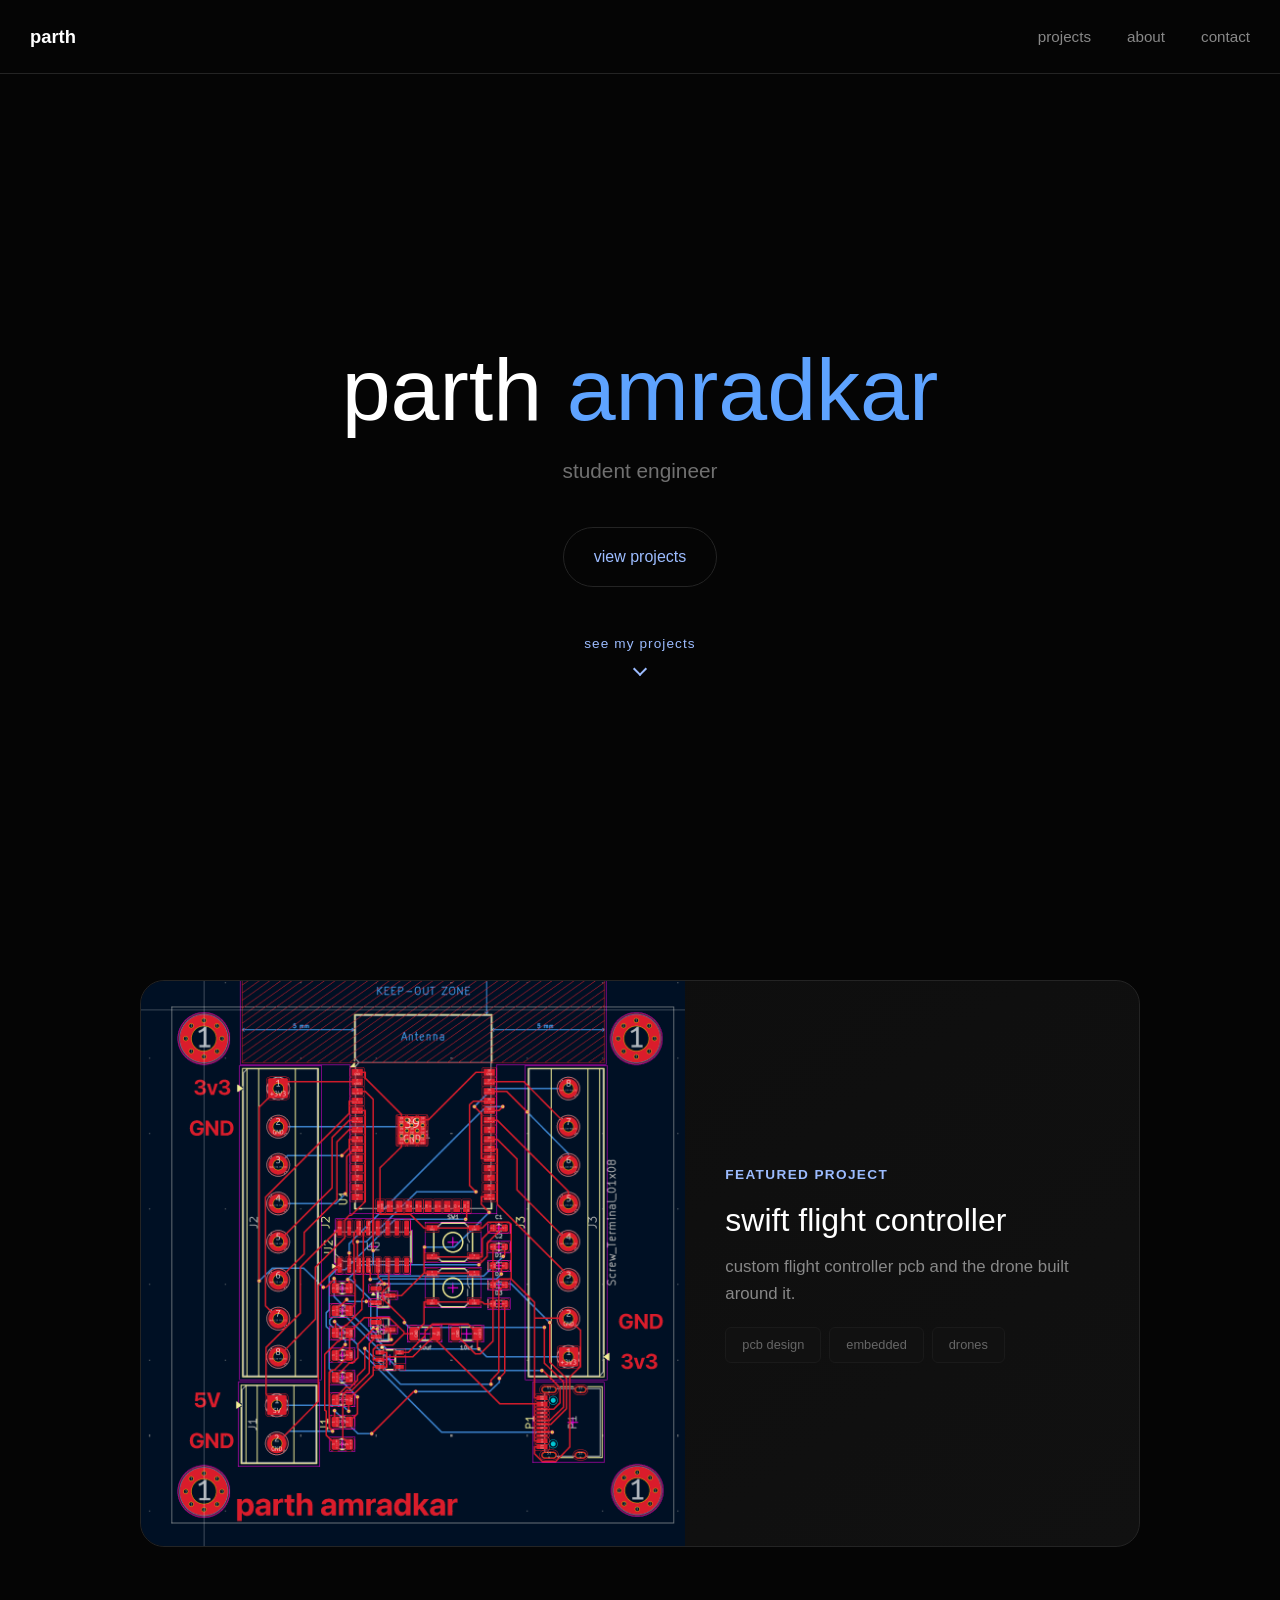
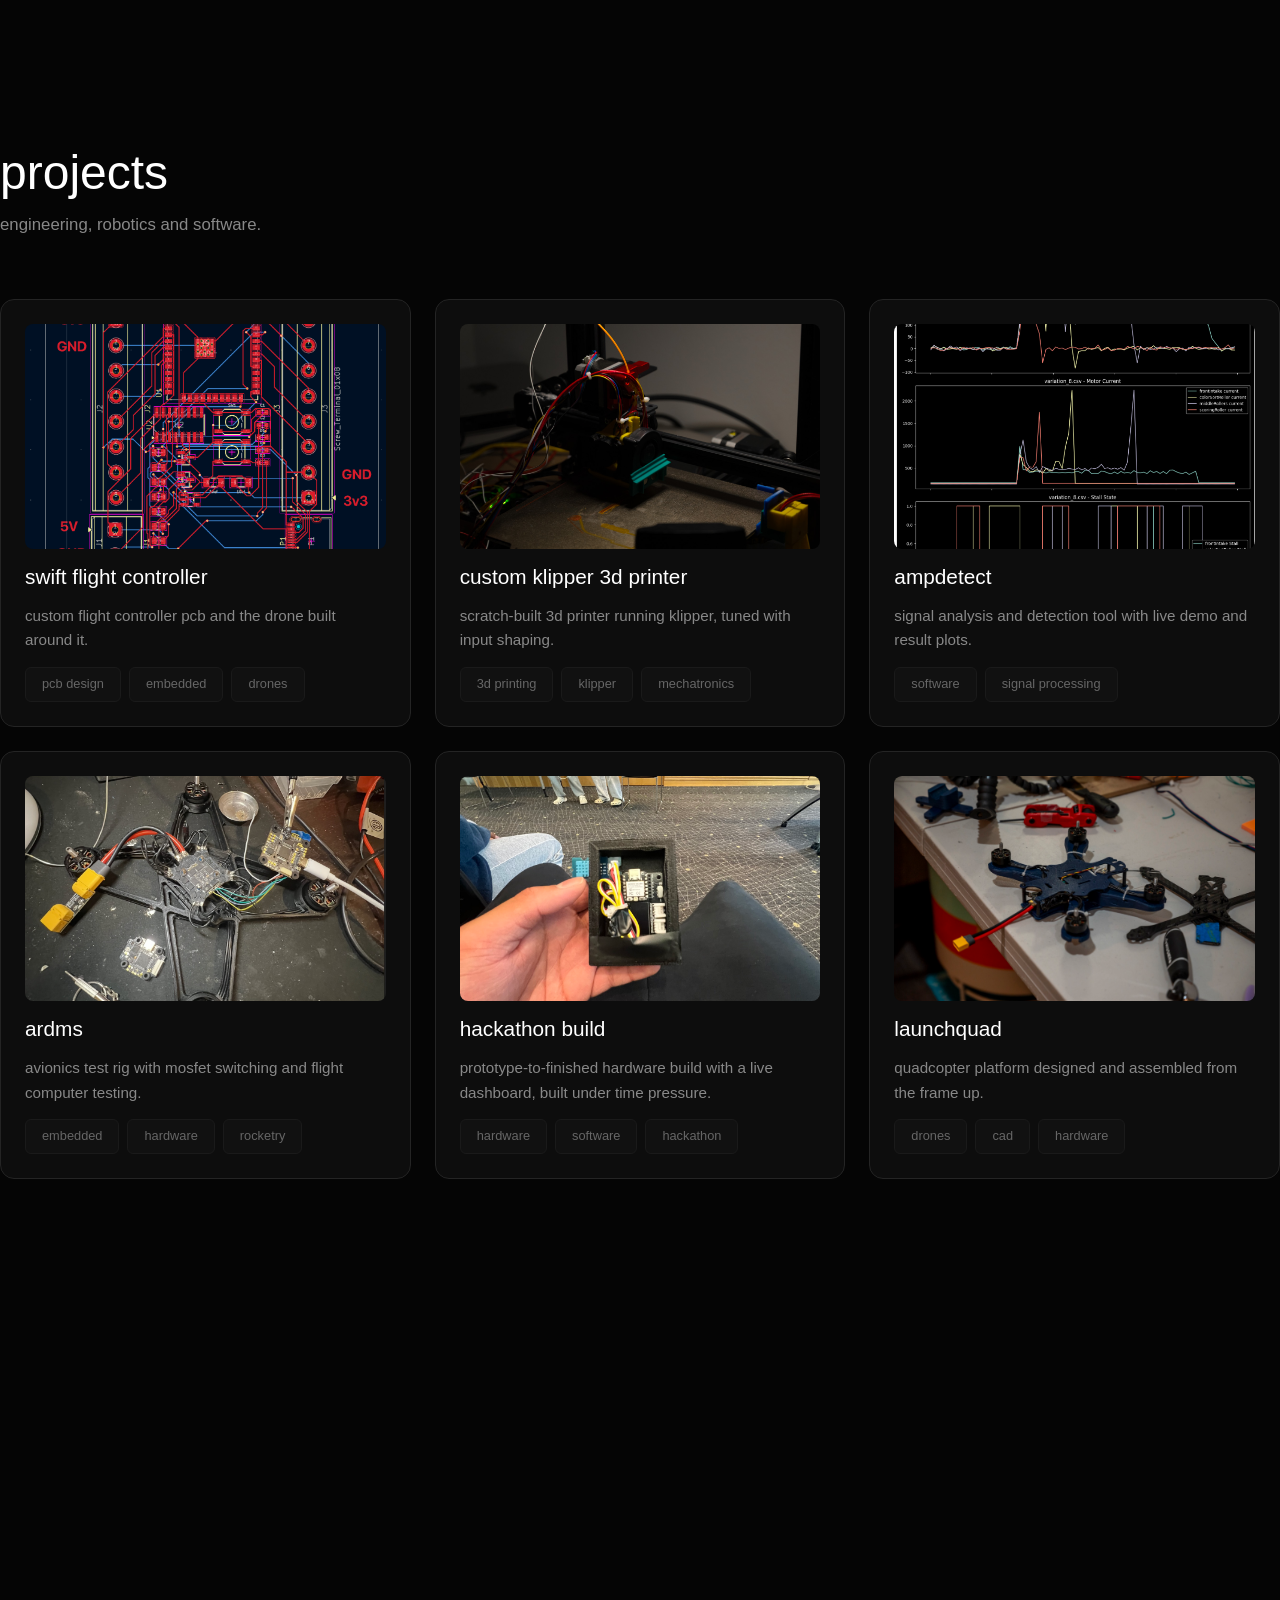
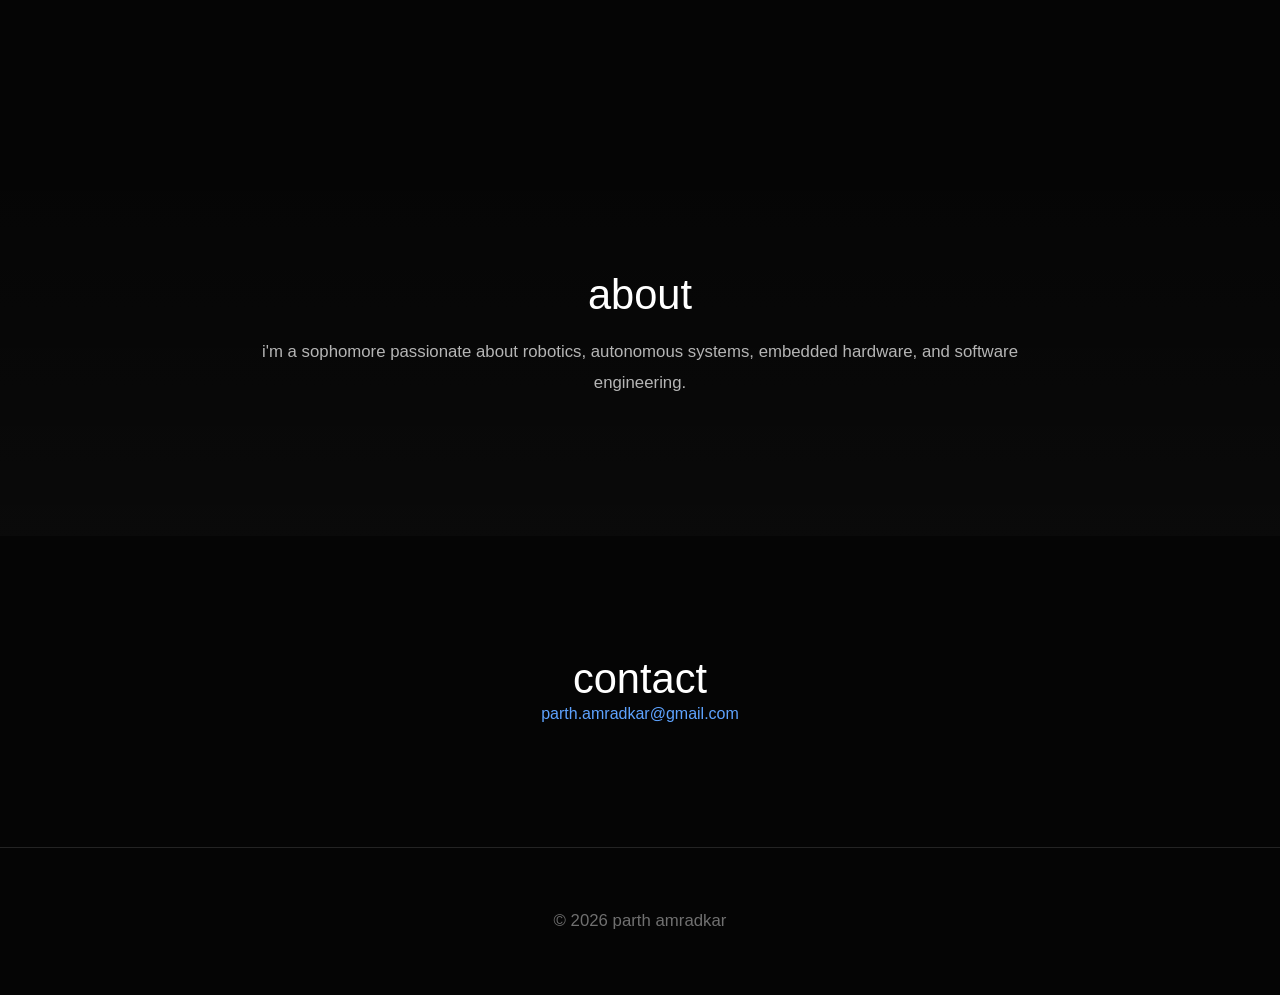
==== commit fe4e7cb8: "ui clean" ====
--- a/index.html
+++ b/index.html
@@ -24,7 +24,7 @@
 
 </head>
 
-<body>
+<body class="home">
 
 <div id="loader">
     <div class="loader-logo">P</div>
@@ -76,6 +76,14 @@
 class="primary-button">
 
 View Projects
+
+</a>
+
+<a href="#projects"
+class="scroll-indicator">
+
+<span>see my projects</span>
+<div class="scroll-arrow"></div>
 
 </a>
 
--- a/css/home.css
+++ b/css/home.css
@@ -372,4 +372,186 @@
 
     }
 
+}
+
+
+/* =====================================================================
+   OLD-SITE MINIMAL THEME
+   Scoped entirely to body.home (the home page). Never touches
+   style.css or project.css, so project.html keeps its own look.
+===================================================================== */
+
+body.home {
+
+    text-transform: lowercase;
+
+}
+
+body.home h1,
+body.home h2,
+body.home h3 {
+
+    font-weight: 300;
+
+}
+
+body.home #hero p {
+
+    color: var(--text-muted);
+
+}
+
+
+/* ---- nav: plain bar instead of the glass pill ---- */
+
+body.home nav {
+
+    background: transparent;
+
+    backdrop-filter: none;
+
+    border: none;
+
+    border-bottom: 1px solid var(--border);
+
+    border-radius: 0;
+
+    margin: 0;
+
+    width: 100%;
+
+    padding: 22px 30px;
+
+}
+
+body.home .logo {
+
+    text-transform: lowercase;
+
+    font-weight: 600;
+
+}
+
+body.home .nav-links a {
+
+    color: #888;
+
+    font-size: .95rem;
+
+}
+
+
+/* ---- hero CTA: ghost button + old-style bouncing arrow ---- */
+
+body.home .primary-button {
+
+    background: transparent;
+
+    border: 1px solid var(--border);
+
+    color: #9cbcff;
+
+    font-weight: 400;
+
+}
+
+body.home .primary-button:hover {
+
+    background: transparent;
+
+    border-color: #9cbcff;
+
+    transform: translateY(-2px);
+
+}
+
+body.home .scroll-indicator {
+
+    display: flex;
+
+    flex-direction: column;
+
+    align-items: center;
+
+    gap: 10px;
+
+    margin-top: 46px;
+
+    color: #9cbcff;
+
+}
+
+body.home .scroll-indicator span {
+
+    font-size: .85rem;
+
+    letter-spacing: .08em;
+
+}
+
+body.home .scroll-arrow {
+
+    width: 10px;
+
+    height: 10px;
+
+    border-right: 2px solid #9cbcff;
+
+    border-bottom: 2px solid #9cbcff;
+
+    transform: rotate(45deg);
+
+    animation: arrowBounce 1.6s infinite;
+
+}
+
+@keyframes arrowBounce {
+
+    0%, 100% { transform: rotate(45deg) translateY(0); opacity: .6; }
+
+    50%      { transform: rotate(45deg) translateY(6px); opacity: 1; }
+
+}
+
+
+/* ---- cards: subtler lift, plain dark tags like the old site ---- */
+
+body.home .project-card:hover,
+body.home .featured-card:hover {
+
+    transform: translateY(-2px);
+
+    border-color: #333;
+
+}
+
+body.home .tag,
+body.home .tag.blue {
+
+    background: #111;
+
+    color: #666;
+
+    border: 1px solid #1a1a1a;
+
+    border-radius: 6px;
+
+    padding: .4rem 1rem;
+
+    font-size: .8rem;
+
+}
+
+body.home .project-card p,
+body.home .featured-content p,
+body.home .section-title p {
+
+    color: #888;
+
+}
+
+body.home .featured-label {
+
+    color: #9cbcff;
+
 }
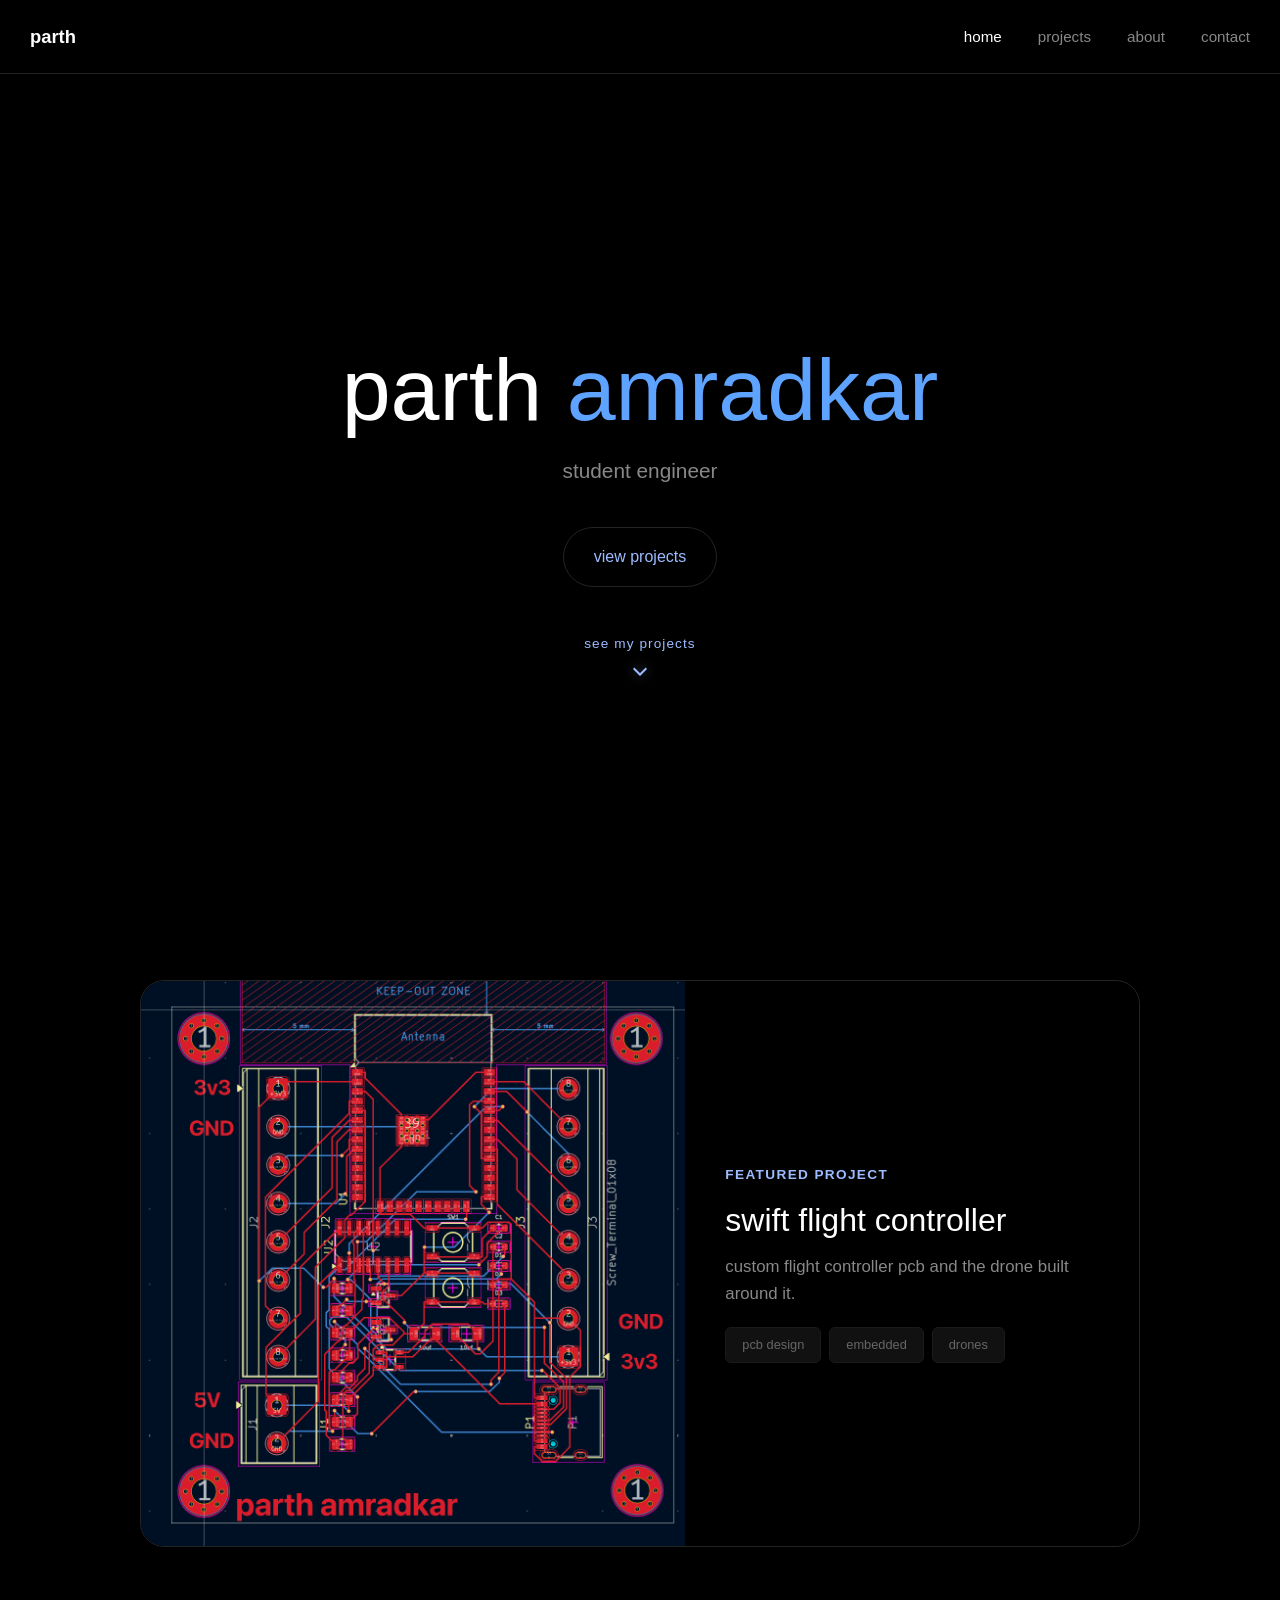
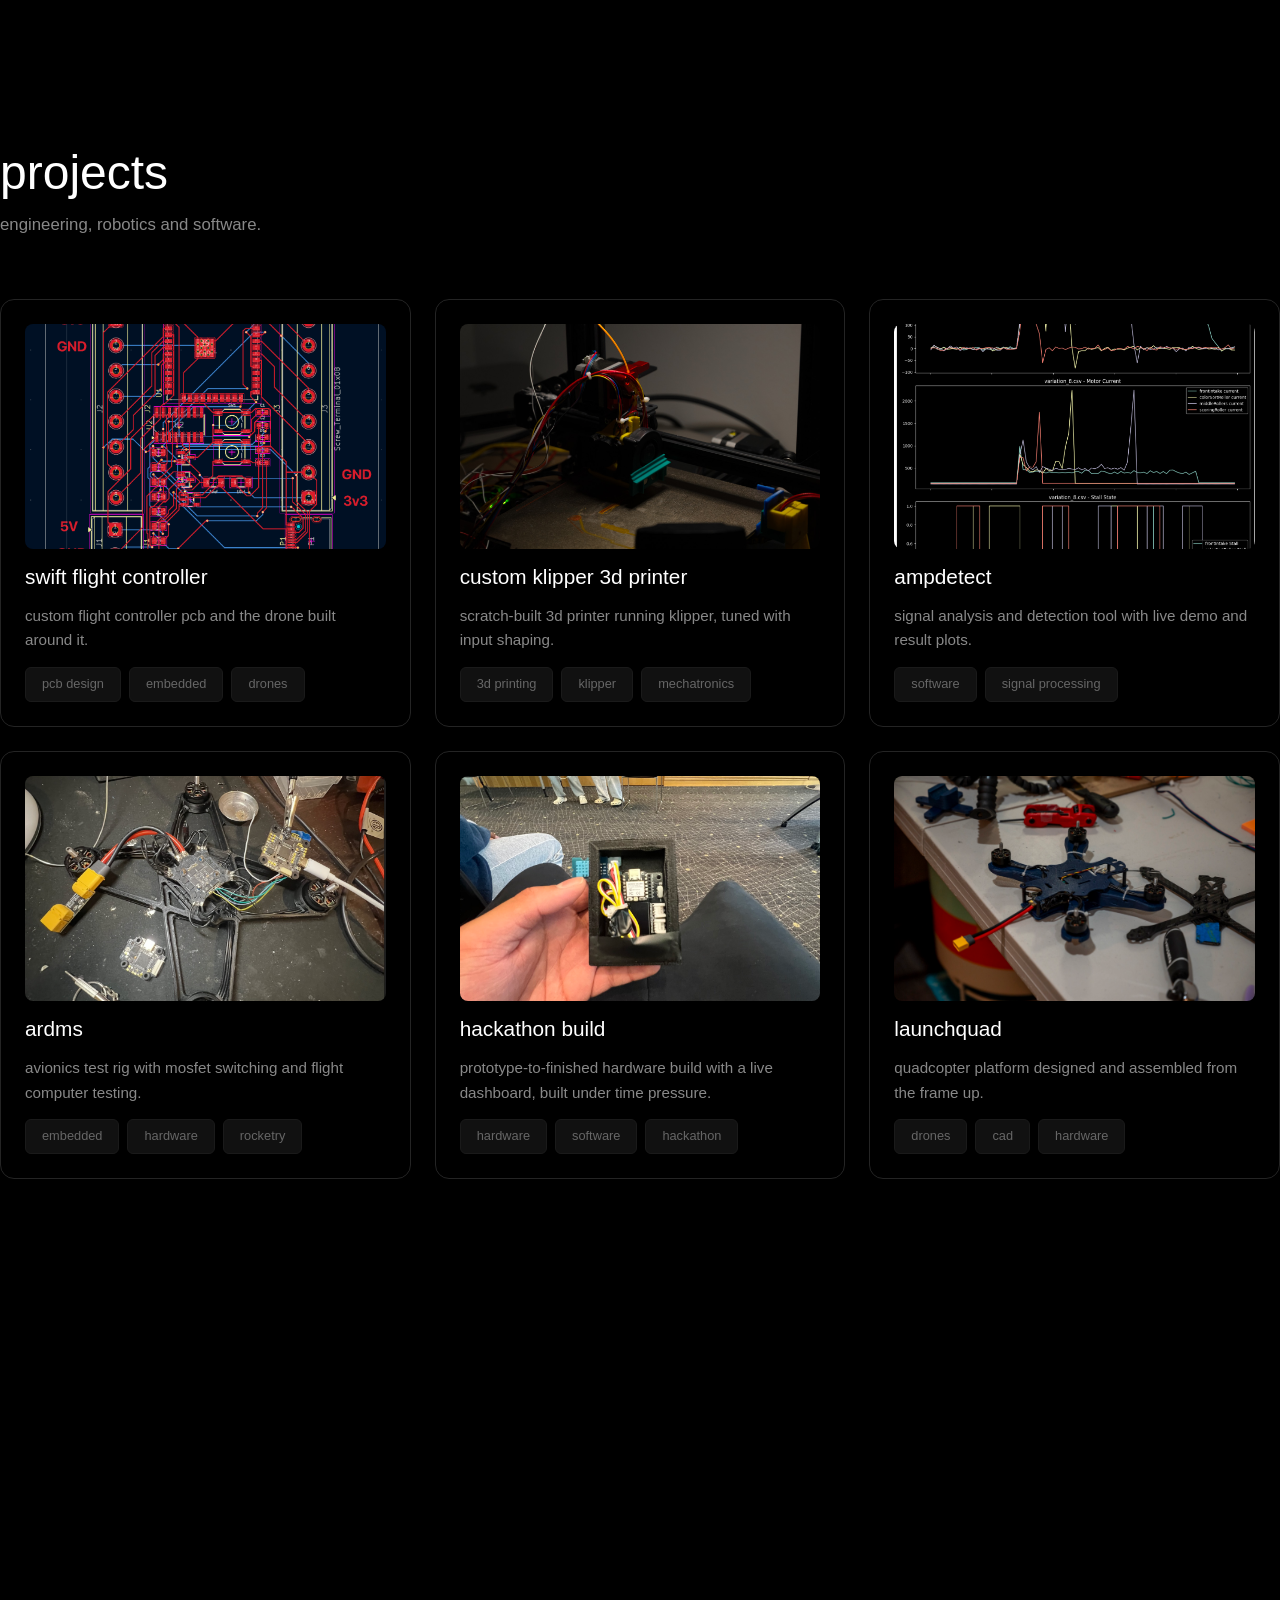
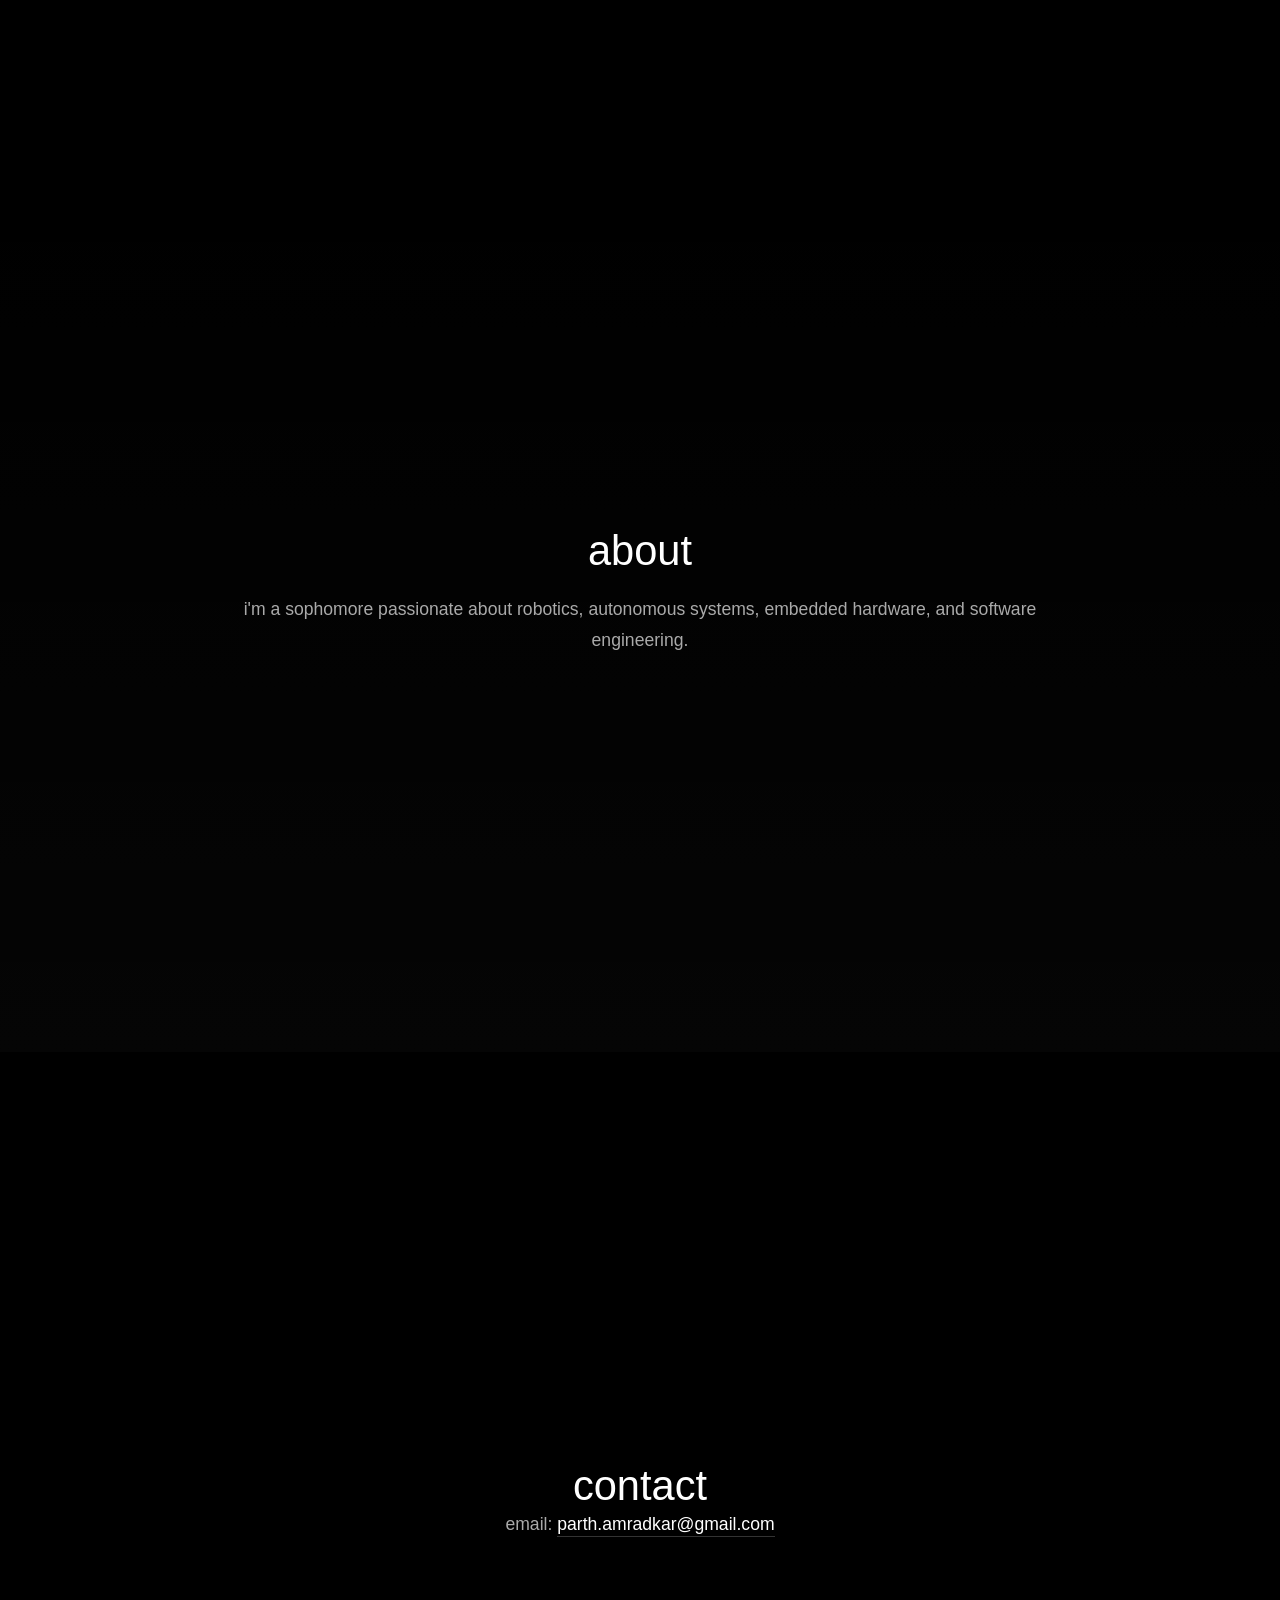
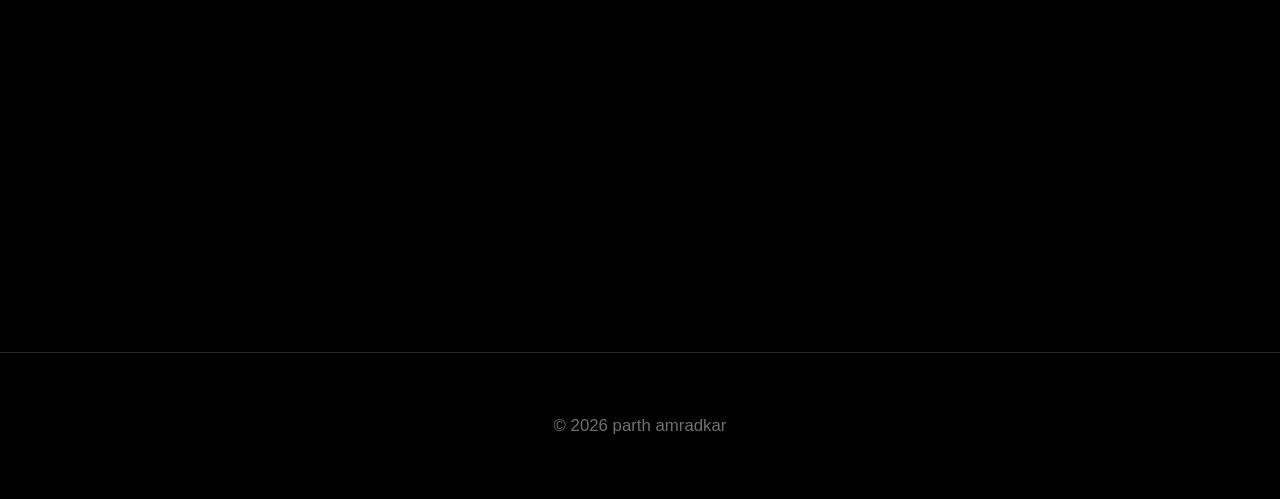
==== commit 5abeaa5a: "ui clean" ====
--- a/index.html
+++ b/index.html
@@ -27,12 +27,22 @@
 <body class="home">
 
 <div id="loader">
-    <div class="loader-logo">P</div>
+    <div class="loader-grid">
+        <div class="piece"></div>
+        <div class="piece"></div>
+        <div class="piece"></div>
+        <div class="piece"></div>
+        <div class="piece"></div>
+        <div class="piece"></div>
+        <div class="piece"></div>
+        <div class="piece"></div>
+        <div class="piece"></div>
+    </div>
 </div>
 
 <header>
 
-<nav>
+<nav id="nav">
 
 <a class="logo"
    href="/">
@@ -41,11 +51,21 @@
 
 <div class="nav-links">
 
-<a href="#projects">Projects</a>
-
-<a href="#about">About</a>
-
-<a href="#contact">Contact</a>
+<a href="#hero"
+   class="nav-item active"
+   data-section="hero">Home</a>
+
+<a href="#projects"
+   class="nav-item"
+   data-section="projects">Projects</a>
+
+<a href="#about"
+   class="nav-item"
+   data-section="about">About</a>
+
+<a href="#contact"
+   class="nav-item"
+   data-section="contact">Contact</a>
 
 </div>
 
@@ -153,11 +173,14 @@
 
 </h2>
 
-<a href="mailto:parth.amradkar@gmail.com">
-
-parth.amradkar@gmail.com
-
-</a>
+<p>
+
+email:
+<a href="mailto:parth.amradkar@gmail.com"
+   id="copy-email"
+   data-email="parth.amradkar@gmail.com">parth.amradkar@gmail.com</a>
+
+</p>
 
 </div>
 
--- a/css/home.css
+++ b/css/home.css
@@ -376,7 +376,7 @@
 
 
 /* =====================================================================
-   OLD-SITE MINIMAL THEME
+   OLD-SITE THEME
    Scoped entirely to body.home (the home page). Never touches
    style.css or project.css, so project.html keeps its own look.
 ===================================================================== */
@@ -385,11 +385,15 @@
 
     text-transform: lowercase;
 
-}
+    background: #000;
+
+}
+
+/* top-level section titles stay thin (300); card/content headings
+   inside them stay readable weights, matching the old site exactly */
 
 body.home h1,
-body.home h2,
-body.home h3 {
+body.home h2 {
 
     font-weight: 300;
 
@@ -397,12 +401,68 @@
 
 body.home #hero p {
 
-    color: var(--text-muted);
-
-}
-
-
-/* ---- nav: plain bar instead of the glass pill ---- */
+    color: #888;
+
+}
+
+
+/* ---- full-screen section rhythm, like the old one-screen-per-section feel ---- */
+
+body.home #projects,
+body.home #about,
+body.home #contact {
+
+    min-height: 100vh;
+
+    display: flex;
+
+    flex-direction: column;
+
+    justify-content: center;
+
+}
+
+
+/* ---- loader: 3x3 grid of pieces scaling in, like the old site ---- */
+
+.loader-grid {
+
+    display: grid;
+
+    grid-template-columns: repeat(3, 60px);
+
+    gap: 10px;
+
+}
+
+.loader-grid .piece {
+
+    width: 60px;
+
+    height: 60px;
+
+    background: #fff;
+
+    opacity: 0;
+
+    border-radius: 4px;
+
+    transform: scale(.2) rotate(-30deg);
+
+    transition: all .5s ease-out;
+
+}
+
+.loader-grid .piece.in {
+
+    opacity: 1;
+
+    transform: scale(1) rotate(0deg);
+
+}
+
+
+/* ---- nav: plain bar instead of the glass pill, active-section tracking ---- */
 
 body.home nav {
 
@@ -422,6 +482,8 @@
 
     padding: 22px 30px;
 
+    transition: transform .3s;
+
 }
 
 body.home .logo {
@@ -440,8 +502,14 @@
 
 }
 
-
-/* ---- hero CTA: ghost button + old-style bouncing arrow ---- */
+body.home .nav-links a.active {
+
+    color: #fff;
+
+}
+
+
+/* ---- hero: parallax fade handled in JS; ghost CTA + bouncing arrow here ---- */
 
 body.home .primary-button {
 
@@ -503,6 +571,8 @@
 
     animation: arrowBounce 1.6s infinite;
 
+    filter: drop-shadow(0 0 6px rgba(156, 188, 255, .5));
+
 }
 
 @keyframes arrowBounce {
@@ -514,25 +584,46 @@
 }
 
 
-/* ---- cards: subtler lift, plain dark tags like the old site ---- */
+/* ---- cards: plain black, subtler lift, old-style dark tags ---- */
+
+body.home .project-card,
+body.home .featured-card {
+
+    background: #000;
+
+}
+
+body.home .project-card h3,
+body.home .featured-content h3 {
+
+    font-weight: 500;
+
+}
 
 body.home .project-card:hover,
 body.home .featured-card:hover {
 
     transform: translateY(-2px);
 
-    border-color: #333;
-
-}
-
-body.home .tag,
-body.home .tag.blue {
+    border-color: #444;
+
+}
+
+/* default tag = plain grey pill like the old site. Colored variants
+   (tag.yellow / tag.green / tag.blue) keep their accent colors so you
+   can still flag things like "in progress" — see projects.js template */
+
+body.home .tag:not(.yellow):not(.green):not(.blue) {
 
     background: #111;
 
     color: #666;
 
     border: 1px solid #1a1a1a;
+
+}
+
+body.home .tag {
 
     border-radius: 6px;
 
@@ -554,4 +645,38 @@
 
     color: #9cbcff;
 
+}
+
+
+/* ---- about / contact: match old spacing + copy-to-clipboard feedback ---- */
+
+body.home #about p,
+body.home #contact p {
+
+    color: #aaa;
+
+    line-height: 1.8;
+
+    font-size: 1.1rem;
+
+}
+
+body.home #contact a {
+
+    color: #fff;
+
+    font-weight: 400;
+
+    border-bottom: 1px solid #333;
+
+    padding-bottom: 2px;
+
+}
+
+body.home #contact a:hover {
+
+    border-bottom-color: #fff;
+
+    color: #fff;
+
 }
--- a/css/animations.css
+++ b/css/animations.css
@@ -15,21 +15,6 @@
     pointer-events: none;
 
 }
-
-.loader-logo {
-
-    animation: pulse 1.2s ease-in-out infinite;
-
-}
-
-@keyframes pulse {
-
-    0%, 100% { opacity: 1; }
-
-    50%      { opacity: .35; }
-
-}
-
 
 /* ===========================
    SCROLL REVEAL
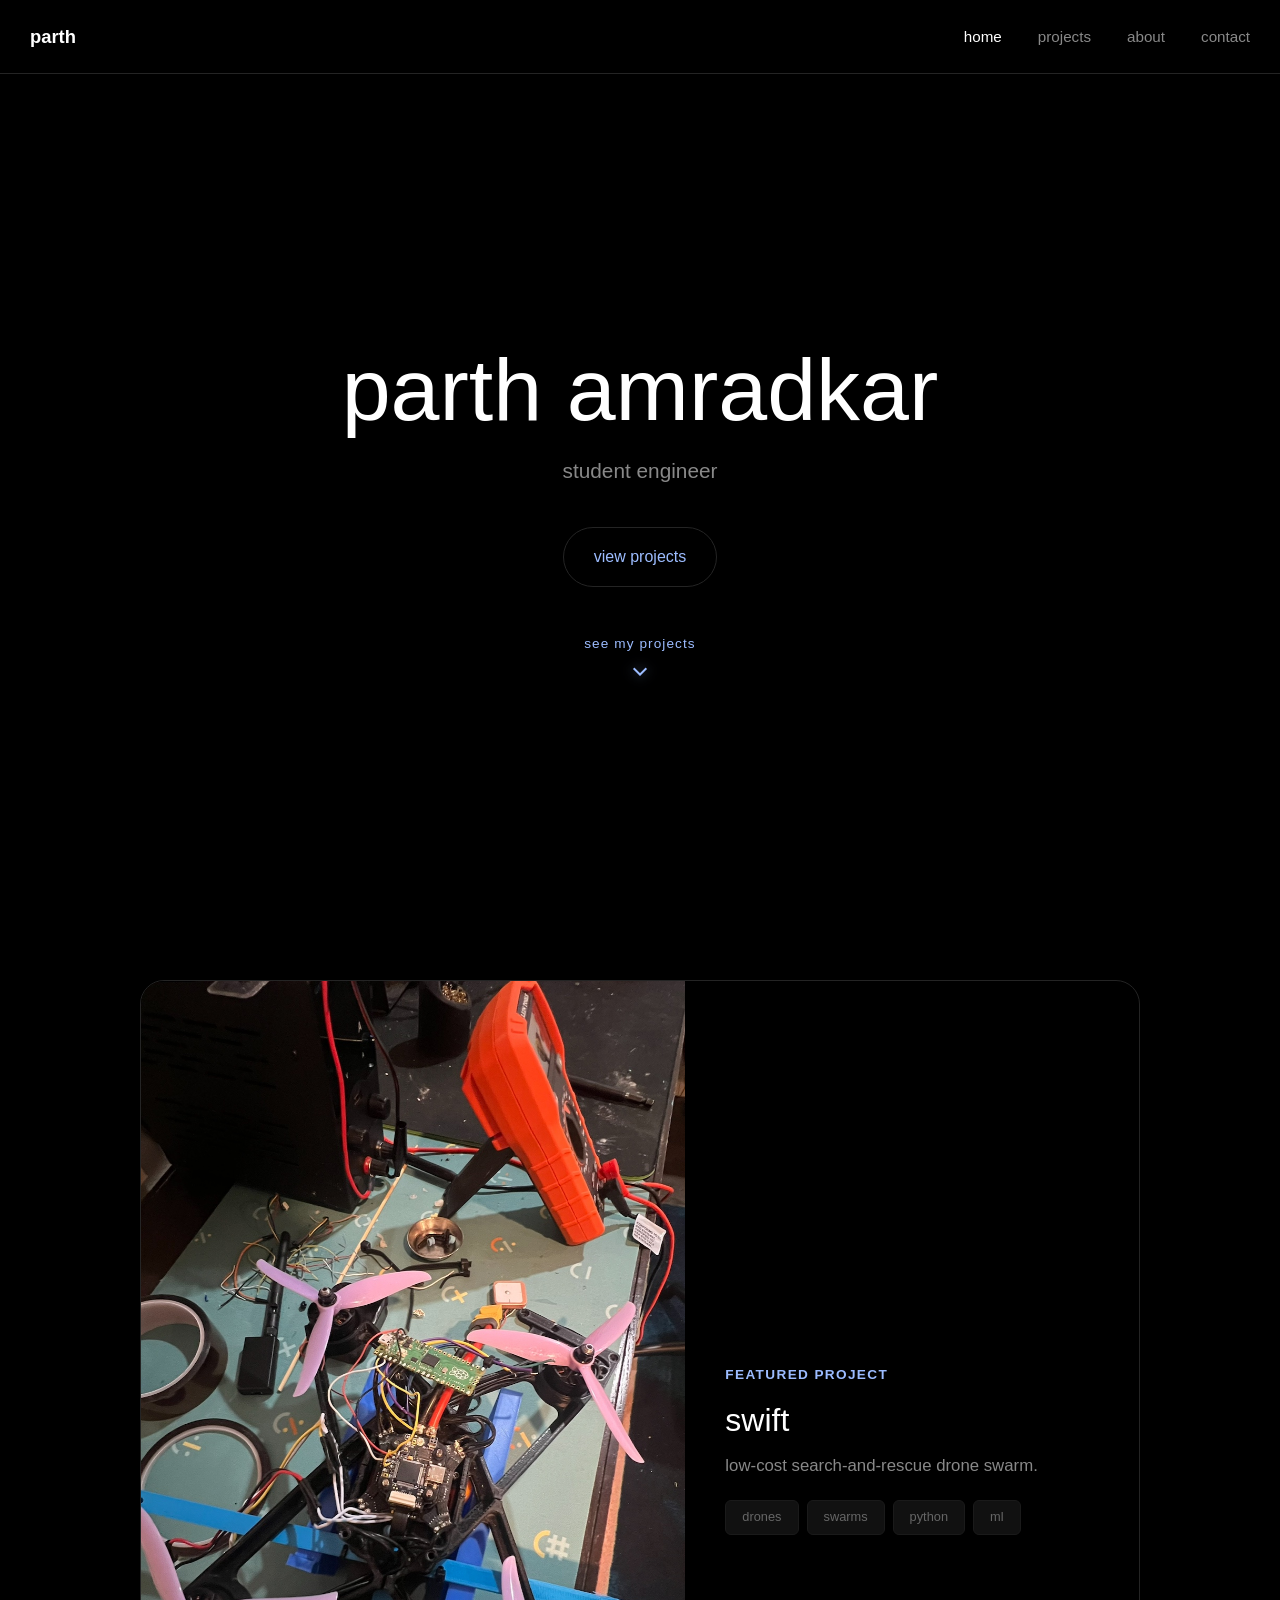
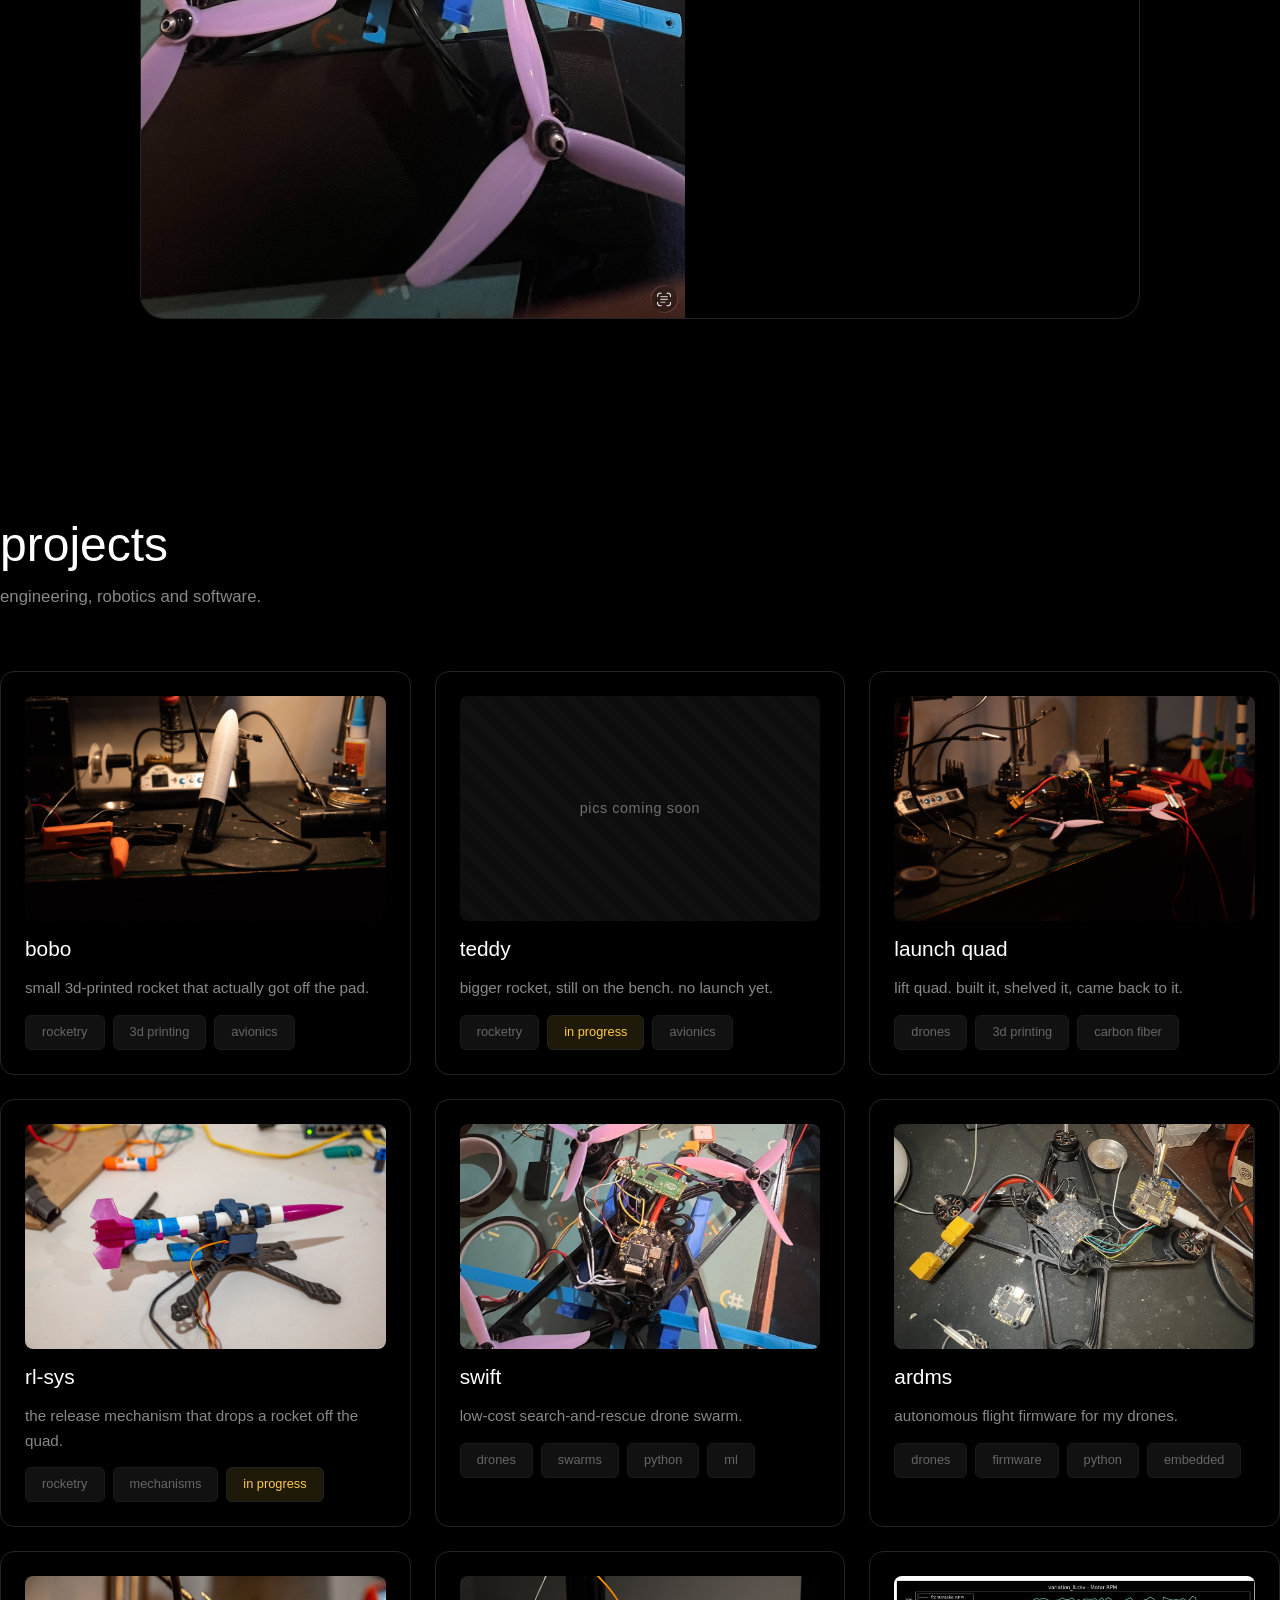
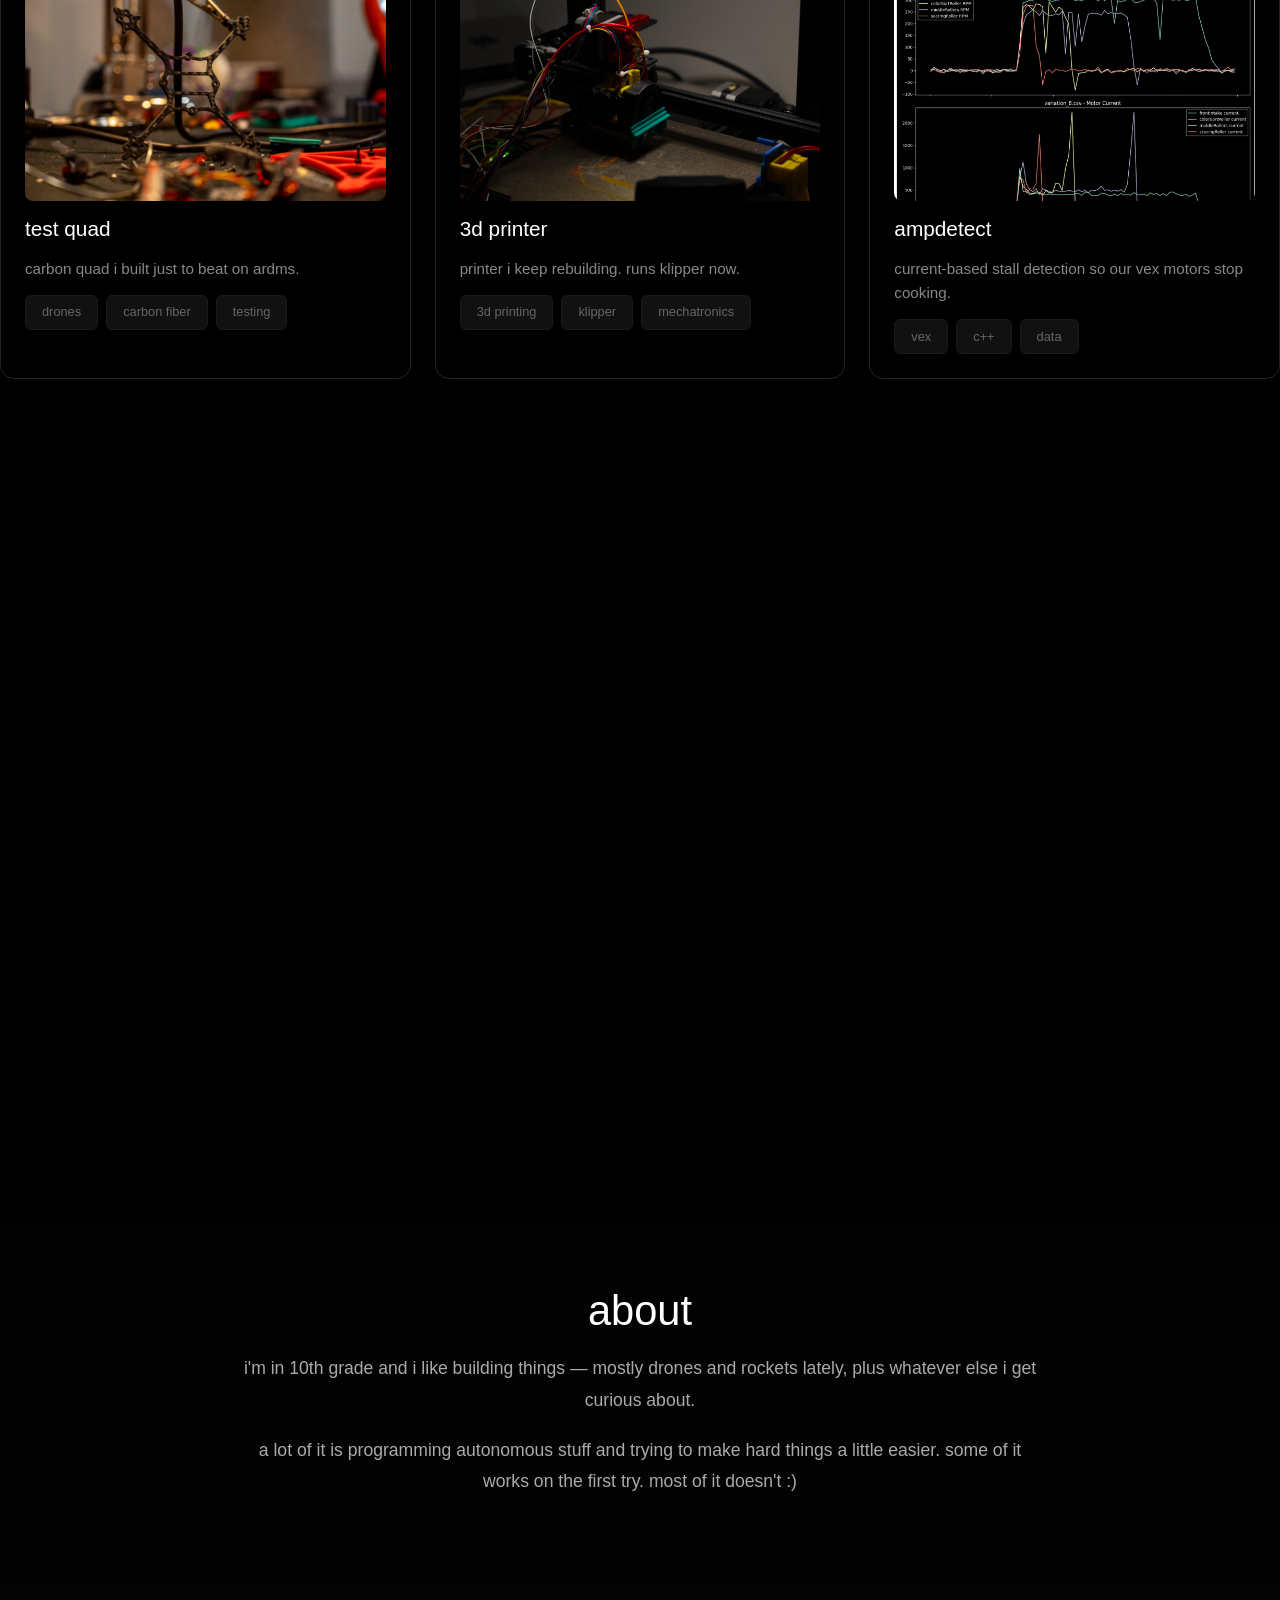
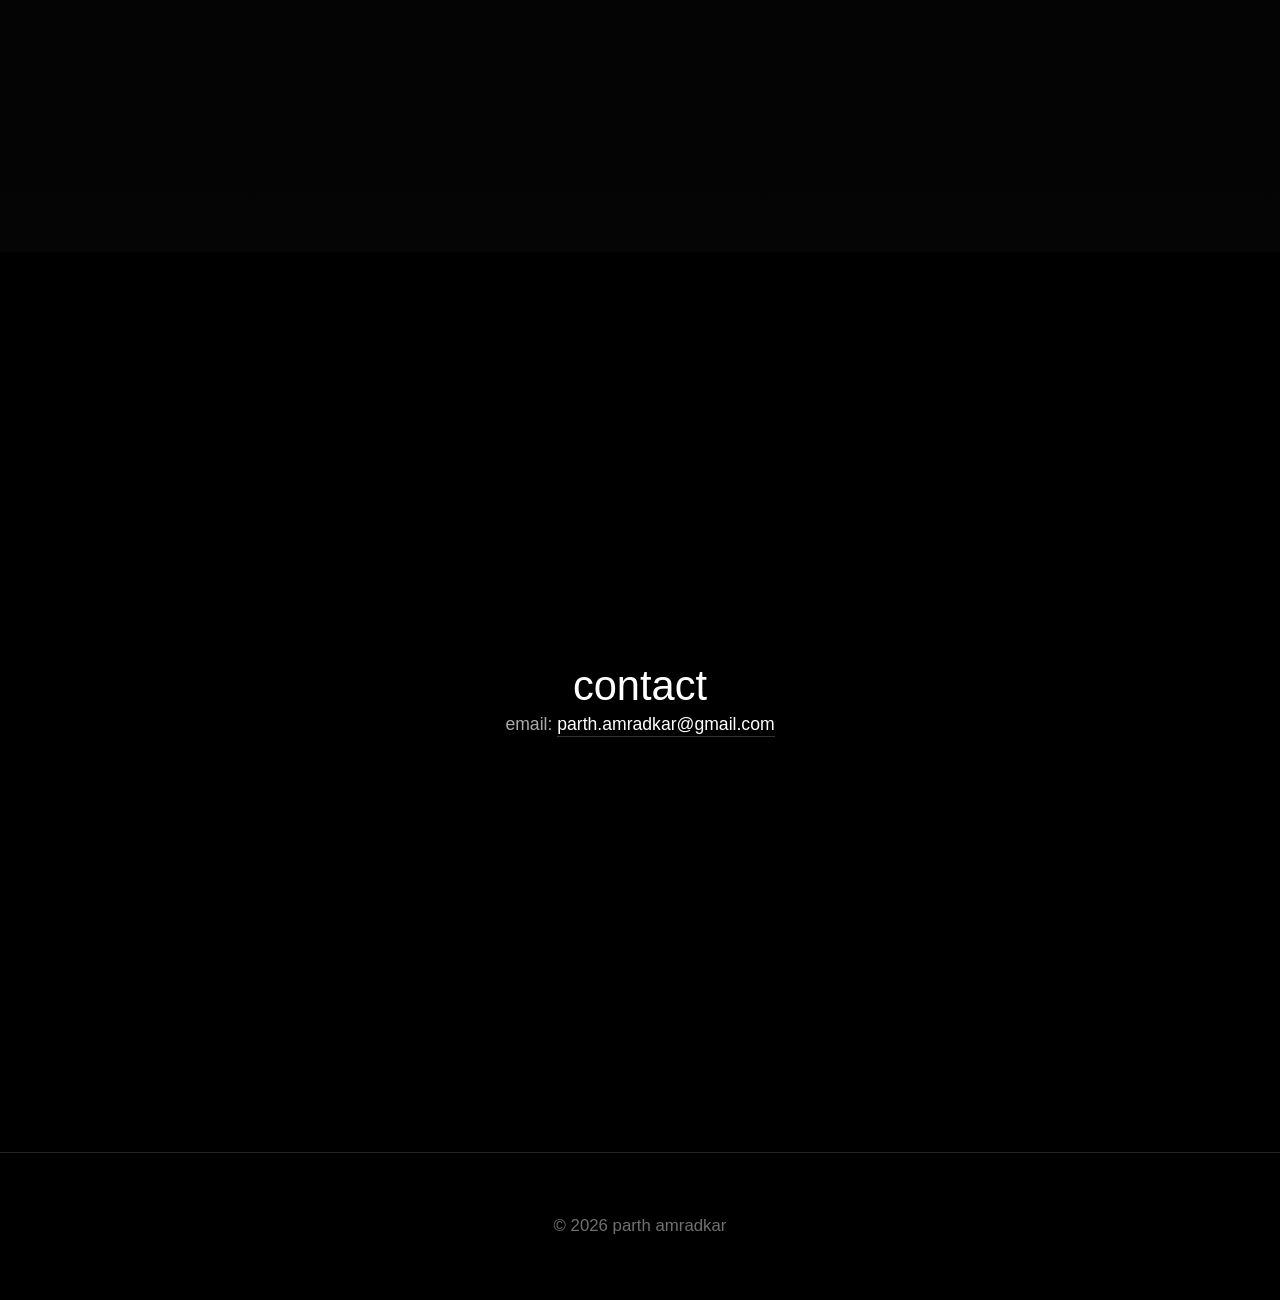
==== commit abfe1481: "redesign" ====
--- a/index.html
+++ b/index.html
@@ -152,10 +152,17 @@
 
 <p>
 
-I'm a sophomore passionate about robotics,
-autonomous systems,
-embedded hardware,
-and software engineering.
+I'm in 10th grade and I like building things — mostly
+drones and rockets lately, plus whatever else I get
+curious about.
+
+</p>
+
+<p>
+
+A lot of it is programming autonomous stuff and trying
+to make hard things a little easier. Some of it works
+on the first try. Most of it doesn't :)
 
 </p>
 
--- a/css/home.css
+++ b/css/home.css
@@ -28,7 +28,7 @@
 
 #hero h1 span {
 
-    color: var(--accent);
+    color: var(--text);
 
 }
 
@@ -222,6 +222,31 @@
 
 }
 
+.card-thumb-empty {
+
+    display: flex;
+
+    align-items: center;
+
+    justify-content: center;
+
+    background:
+        repeating-linear-gradient(
+            45deg,
+            #0d0d0d,
+            #0d0d0d 10px,
+            #101010 10px,
+            #101010 20px
+        );
+
+    color: var(--text-muted);
+
+    font-size: .9rem;
+
+    letter-spacing: .04em;
+
+}
+
 .featured-label {
 
     display: inline-block;
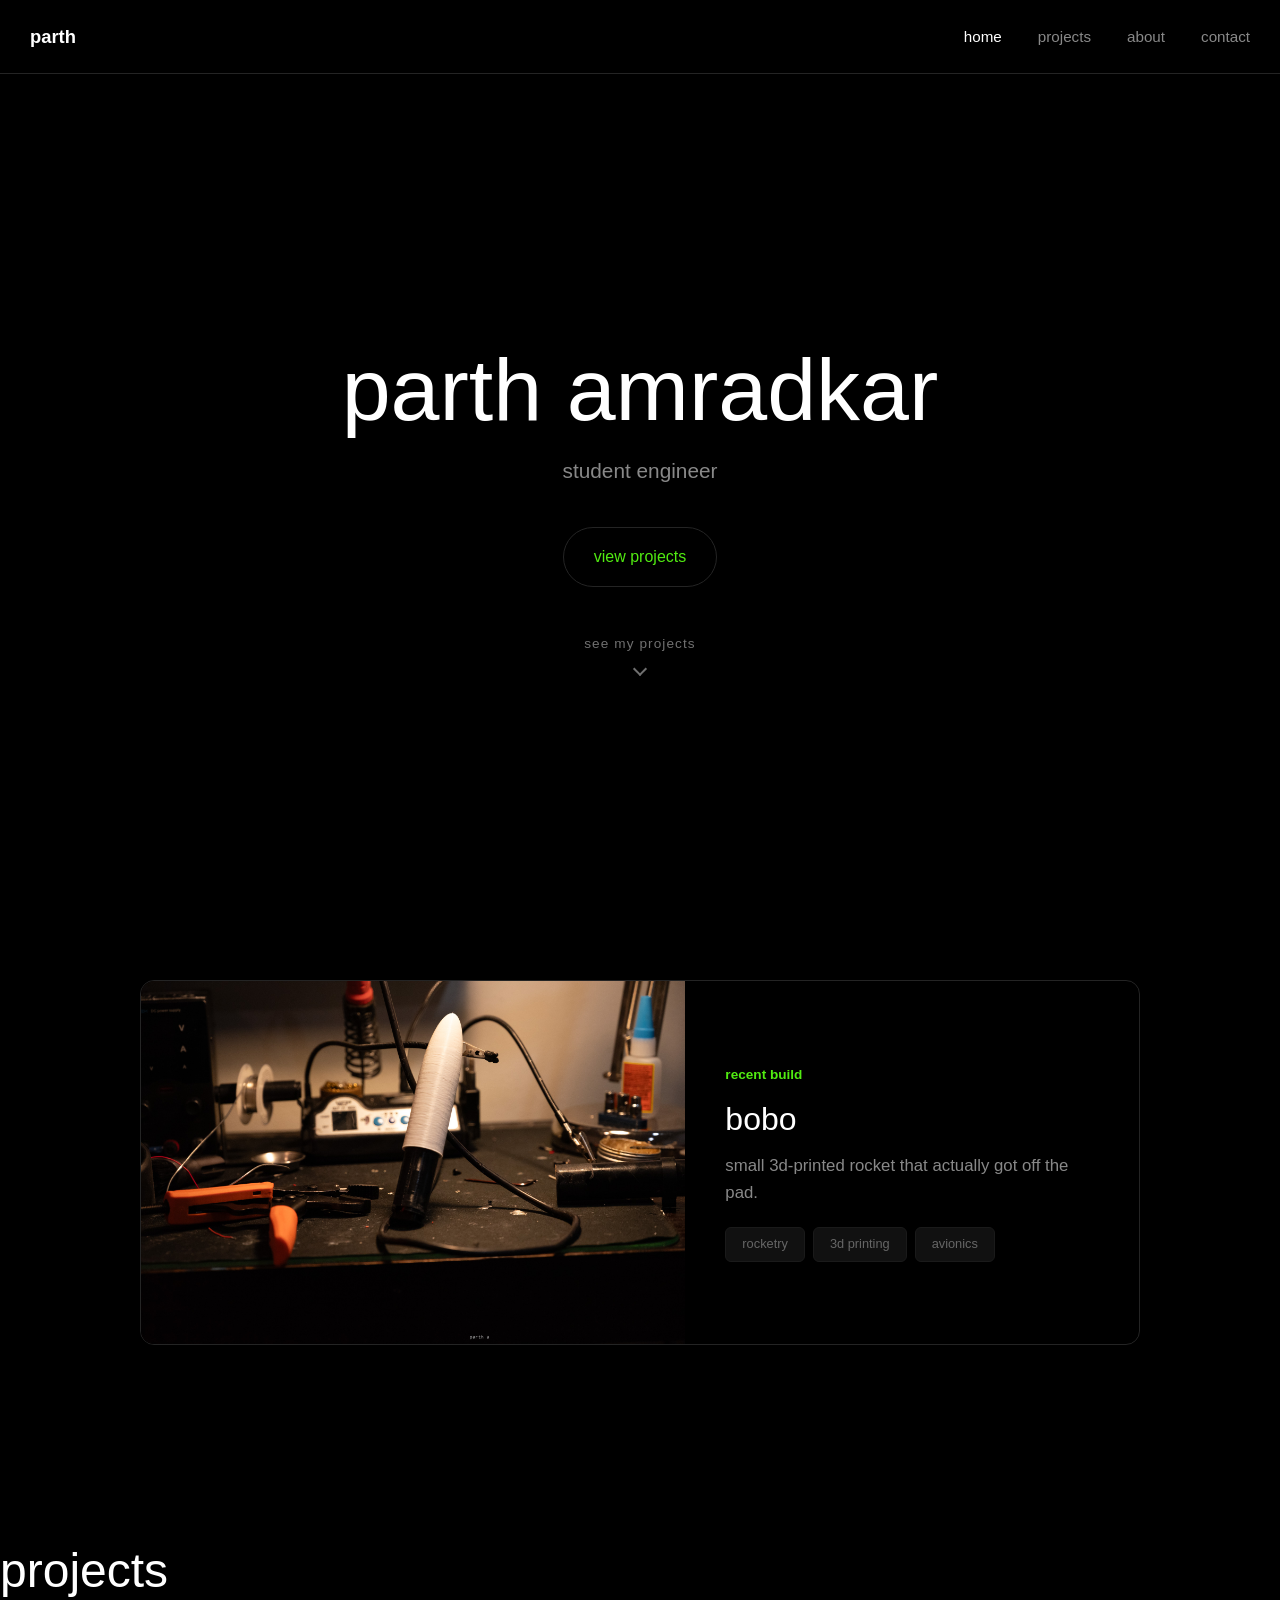
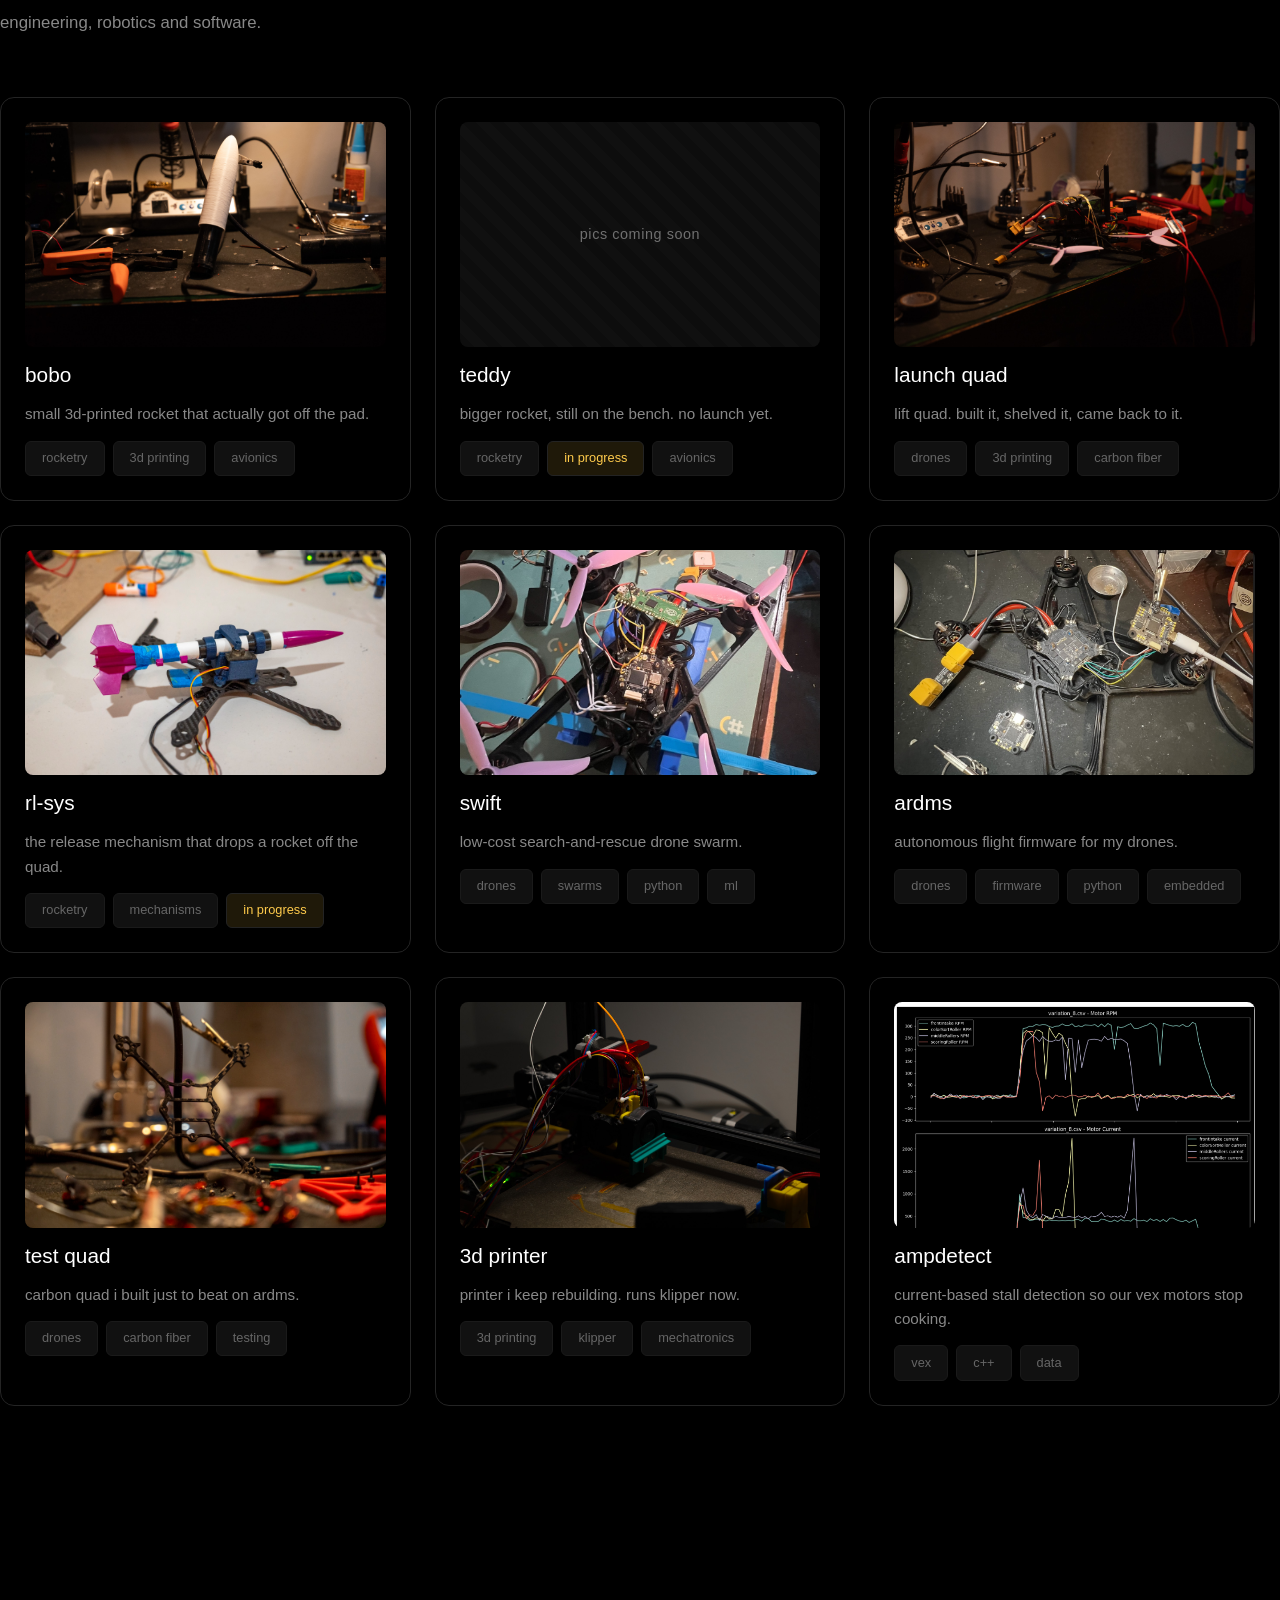
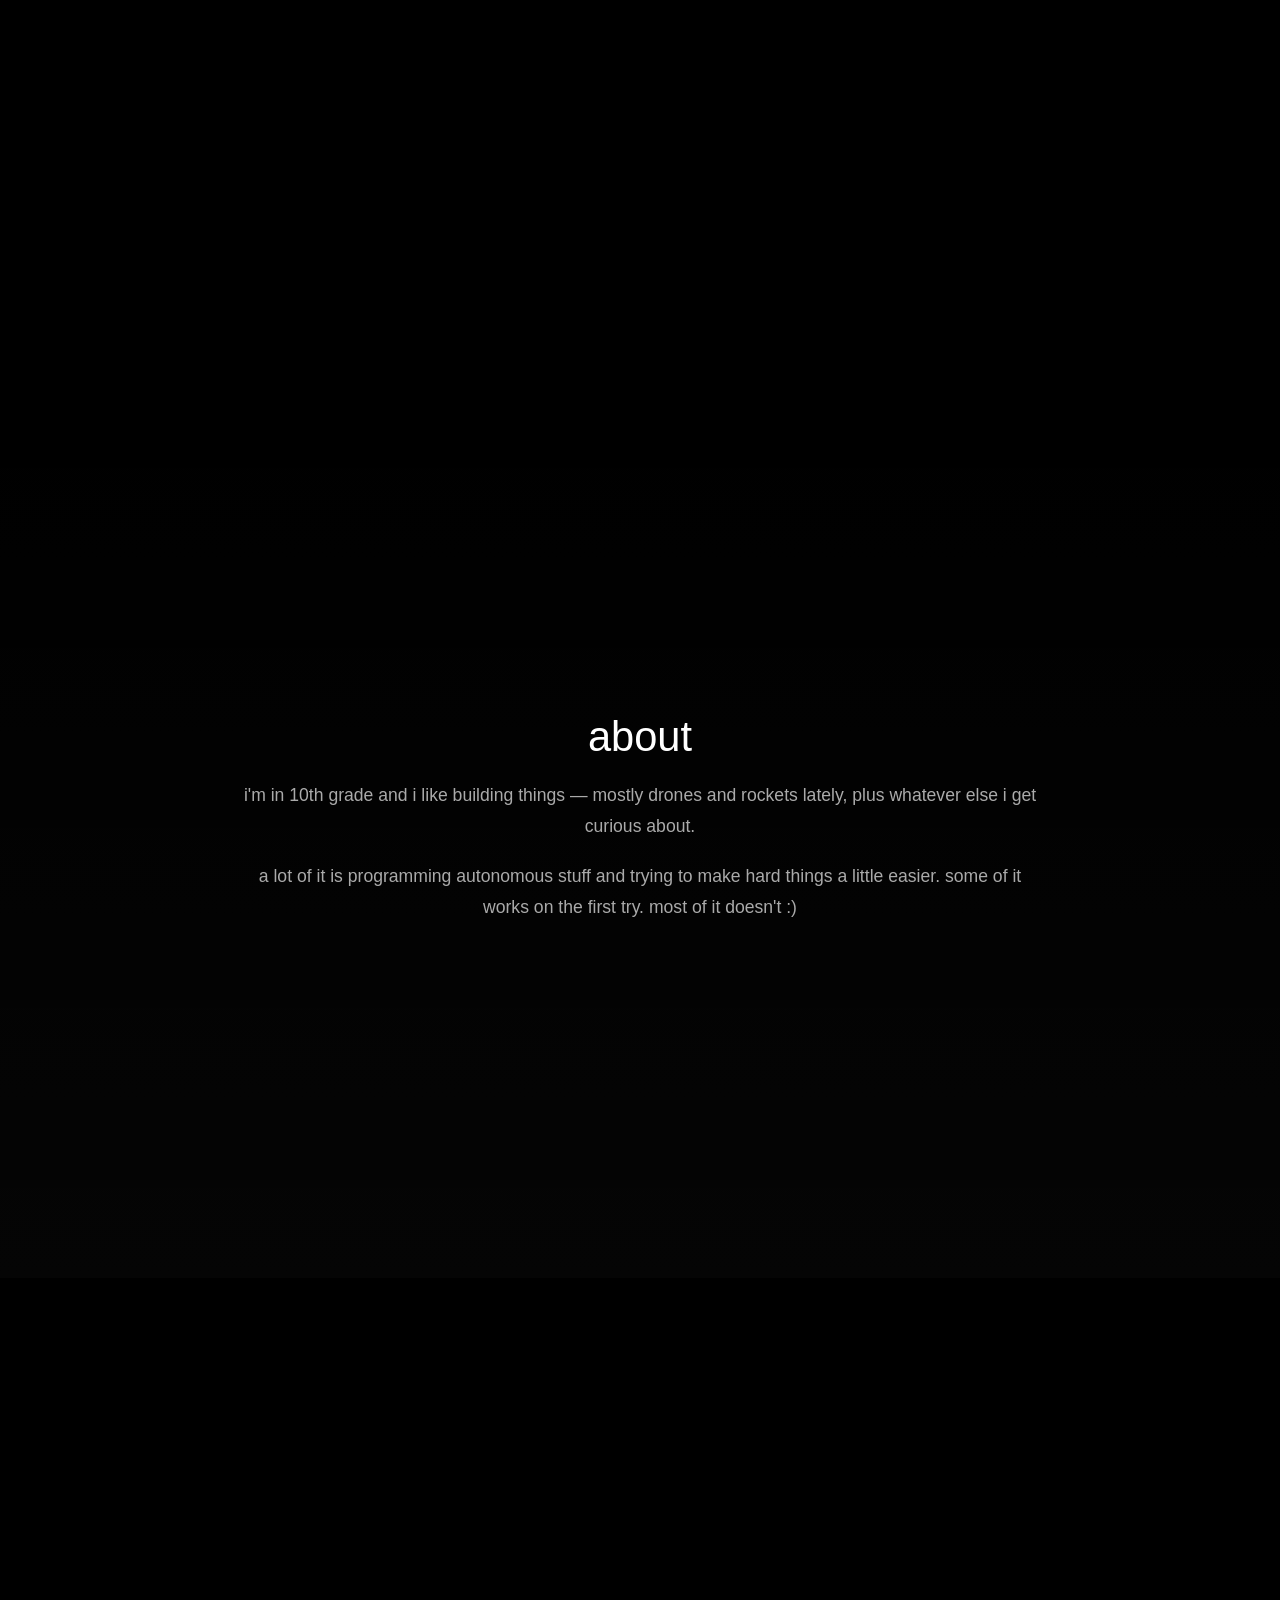
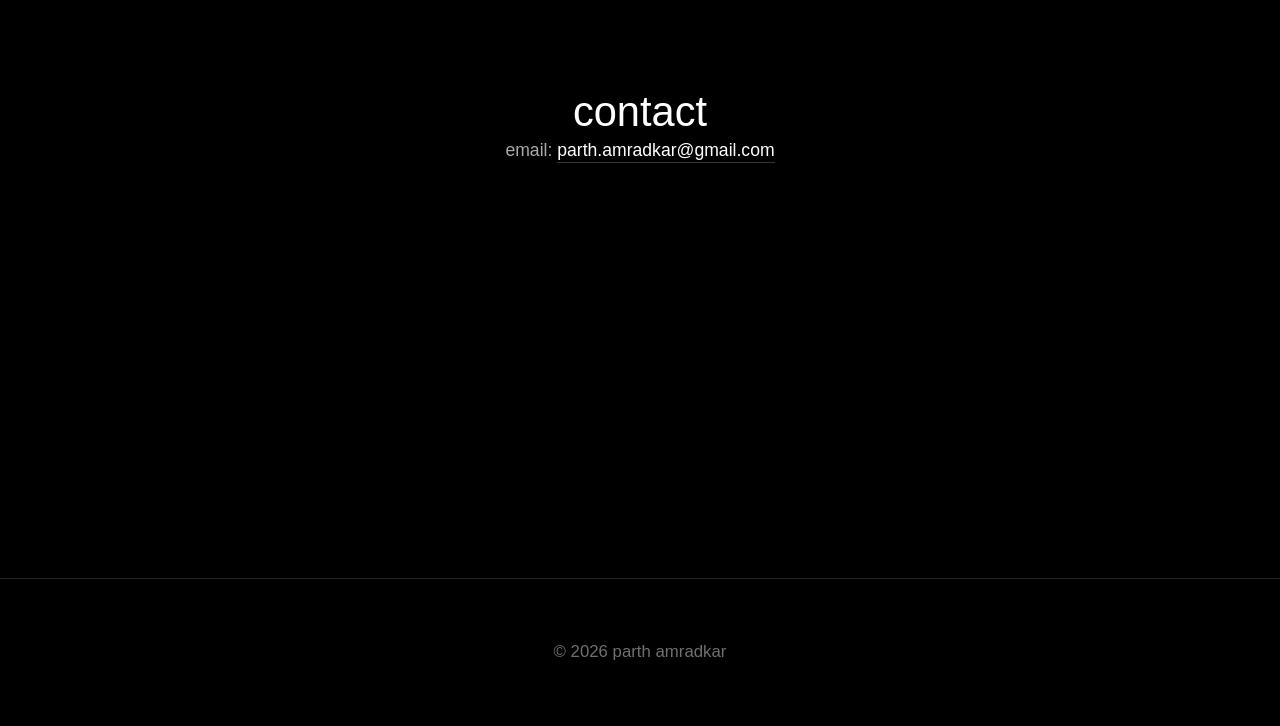
==== commit d06efca5: "redesign" ====
--- a/index.html
+++ b/index.html
@@ -69,6 +69,13 @@
 
 </div>
 
+<button id="nav-toggle"
+        aria-label="Menu"
+        aria-expanded="false">
+<span></span>
+<span></span>
+</button>
+
 </nav>
 
 </header>
--- a/css/style.css
+++ b/css/style.css
@@ -14,8 +14,8 @@
     --text-secondary: #b5b5b5;
     --text-muted: #707070;
 
-    --accent: #5ea3ff;
-    --accent-hover: #7db6ff;
+    --accent: #51eb11;
+    --accent-hover: #6bf52f;
 
     --success: #54d26d;
     --warning: #ffcb4c;
@@ -256,286 +256,322 @@
 
     background:var(--accent);
 
+    color:#08210a;
+
+    transition:var(--transition);
+
+    font-weight:600;
+
+}
+
+.primary-button:hover{
+
+    background:var(--accent-hover);
+
+}
+
+.secondary-button{
+
+    display:inline-flex;
+
+    align-items:center;
+
+    justify-content:center;
+
+    padding:15px 28px;
+
+    border-radius:100px;
+
+    border:1px solid var(--border);
+
+    transition:var(--transition);
+
+}
+
+.secondary-button:hover{
+
+    border-color:var(--accent);
+
+}
+
+
+/* ===========================
+   NAVBAR
+=========================== */
+
+header{
+
+    position:fixed;
+
+    top:0;
+
+    width:100%;
+
+    z-index:500;
+
+}
+
+nav{
+
+    position:relative;
+
+    width:100%;
+
+    display:flex;
+
+    justify-content:space-between;
+
+    align-items:center;
+
+    padding:22px 30px;
+
+    background:transparent;
+
+    border-bottom:1px solid var(--border);
+
+}
+
+.logo{
+
+    font-size:1.15rem;
+
+    font-weight:700;
+
+}
+
+.nav-links{
+
+    display:flex;
+
+    gap:36px;
+
+}
+
+.nav-links a{
+
+    color:var(--text-secondary);
+
+    transition:var(--transition);
+
+}
+
+.nav-links a:hover{
+
     color:white;
 
+}
+
+#nav-toggle{
+
+    display:none;
+
+    flex-direction:column;
+
+    justify-content:center;
+
+    gap:5px;
+
+    width:32px;
+
+    height:32px;
+
+    background:transparent;
+
+}
+
+#nav-toggle span{
+
+    display:block;
+
+    width:100%;
+
+    height:2px;
+
+    background:var(--text);
+
     transition:var(--transition);
 
-    font-weight:600;
-
-}
-
-.primary-button:hover{
-
-    background:var(--accent-hover);
-
-    transform:translateY(-2px);
-
-}
-
-.secondary-button{
+}
+
+#nav-toggle.open span:first-child{
+
+    transform:translateY(3.5px) rotate(45deg);
+
+}
+
+#nav-toggle.open span:last-child{
+
+    transform:translateY(-3.5px) rotate(-45deg);
+
+}
+
+
+/* ===========================
+   CARDS
+=========================== */
+
+.card{
+
+    background:var(--surface);
+
+    border:1px solid var(--border);
+
+    border-radius:var(--radius);
+
+    overflow:hidden;
+
+    transition:var(--transition);
+
+}
+
+.card:hover{
+
+    border-color:#444;
+
+}
+
+.card-content{
+
+    padding:28px;
+
+}
+
+
+/* ===========================
+   TAGS
+=========================== */
+
+.tag{
 
     display:inline-flex;
 
     align-items:center;
 
+    padding:8px 14px;
+
+    border-radius:999px;
+
+    background:#141414;
+
+    color:#b8b8b8;
+
+    font-size:.85rem;
+
+    border:1px solid #232323;
+
+}
+
+.tag.green{
+
+    background:rgba(84,210,109,.12);
+
+    color:var(--success);
+
+}
+
+.tag.yellow{
+
+    background:rgba(255,203,76,.12);
+
+    color:var(--warning);
+
+}
+
+.tag.blue{
+
+    background:rgba(81,235,17,.12);
+
+    color:var(--accent);
+
+}
+
+
+/* ===========================
+   FOOTER
+=========================== */
+
+footer{
+
+    padding:60px 0;
+
+    border-top:1px solid var(--border);
+
+    text-align:center;
+
+}
+
+footer p{
+
+    color:var(--text-muted);
+
+}
+
+
+/* ===========================
+   LOADER
+=========================== */
+
+#loader{
+
+    position:fixed;
+
+    inset:0;
+
+    background:var(--bg);
+
+    display:flex;
+
     justify-content:center;
 
-    padding:15px 28px;
-
-    border-radius:100px;
-
-    border:1px solid var(--border);
-
-    transition:var(--transition);
-
-}
-
-.secondary-button:hover{
-
-    border-color:var(--accent);
-
-}
-
-
-/* ===========================
-   NAVBAR
-=========================== */
-
-header{
-
-    position:fixed;
-
-    top:0;
-
-    width:100%;
-
-    z-index:500;
-
-}
-
-nav{
-
-    width:min(94%,1250px);
-
-    margin:20px auto;
+    align-items:center;
+
+    z-index:99999;
+
+}
+
+.loader-logo{
+
+    font-size:3rem;
+
+    font-weight:700;
+
+    color:white;
+
+}
+
+
+/* ===========================
+   UTILITIES
+=========================== */
+
+.hidden{
+
+    display:none !important;
+
+}
+
+.center{
+
+    text-align:center;
+
+}
+
+.flex{
 
     display:flex;
 
-    justify-content:space-between;
-
-    align-items:center;
-
-    padding:18px 30px;
-
-    border-radius:18px;
-
-    backdrop-filter:blur(18px);
-
-    background:rgba(10,10,10,.65);
-
-    border:1px solid rgba(255,255,255,.05);
-
-}
-
-.logo{
-
-    font-size:1.15rem;
-
-    font-weight:700;
-
-}
-
-.nav-links{
-
-    display:flex;
-
-    gap:36px;
-
-}
-
-.nav-links a{
-
-    color:var(--text-secondary);
-
-    transition:var(--transition);
-
-}
-
-.nav-links a:hover{
-
-    color:white;
-
-}
-
-
-/* ===========================
-   CARDS
-=========================== */
-
-.card{
-
-    background:var(--surface);
-
-    border:1px solid var(--border);
+}
+
+.grid{
+
+    display:grid;
+
+}
+
+.rounded{
 
     border-radius:var(--radius);
 
-    overflow:hidden;
-
-    transition:var(--transition);
-
-}
-
-.card:hover{
-
-    transform:translateY(-8px);
-
-    border-color:#444;
-
-}
-
-.card-content{
-
-    padding:28px;
-
-}
-
-
-/* ===========================
-   TAGS
-=========================== */
-
-.tag{
-
-    display:inline-flex;
-
-    align-items:center;
-
-    padding:8px 14px;
-
-    border-radius:999px;
-
-    background:#141414;
-
-    color:#b8b8b8;
-
-    font-size:.85rem;
-
-    border:1px solid #232323;
-
-}
-
-.tag.green{
-
-    background:rgba(84,210,109,.12);
-
-    color:var(--success);
-
-}
-
-.tag.yellow{
-
-    background:rgba(255,203,76,.12);
-
-    color:var(--warning);
-
-}
-
-.tag.blue{
-
-    background:rgba(94,163,255,.12);
-
-    color:var(--accent);
-
-}
-
-
-/* ===========================
-   FOOTER
-=========================== */
-
-footer{
-
-    padding:60px 0;
-
-    border-top:1px solid var(--border);
-
-    text-align:center;
-
-}
-
-footer p{
-
-    color:var(--text-muted);
-
-}
-
-
-/* ===========================
-   LOADER
-=========================== */
-
-#loader{
-
-    position:fixed;
-
-    inset:0;
-
-    background:var(--bg);
-
-    display:flex;
-
-    justify-content:center;
-
-    align-items:center;
-
-    z-index:99999;
-
-}
-
-.loader-logo{
-
-    font-size:3rem;
-
-    font-weight:700;
-
-    color:white;
-
-}
-
-
-/* ===========================
-   UTILITIES
-=========================== */
-
-.hidden{
-
-    display:none !important;
-
-}
-
-.center{
-
-    text-align:center;
-
-}
-
-.flex{
-
-    display:flex;
-
-}
-
-.grid{
-
-    display:grid;
-
-}
-
-.rounded{
-
-    border-radius:var(--radius);
-
 }
 
 .shadow{
@@ -573,9 +609,49 @@
 
 @media(max-width:700px){
 
+    #nav-toggle{
+
+        display:flex;
+
+    }
+
     .nav-links{
 
-        display:none;
+        position:absolute;
+
+        top:calc(100% + 1px);
+
+        left:0;
+
+        right:0;
+
+        flex-direction:column;
+
+        gap:0;
+
+        background:var(--bg);
+
+        border-bottom:1px solid var(--border);
+
+        max-height:0;
+
+        overflow:hidden;
+
+        transition:max-height .3s ease;
+
+    }
+
+    .nav-links.open{
+
+        max-height:300px;
+
+    }
+
+    .nav-links a{
+
+        padding:16px 30px;
+
+        border-top:1px solid var(--border);
 
     }
 
--- a/css/home.css
+++ b/css/home.css
@@ -69,15 +69,11 @@
 
     width: min(100%, 1000px);
 
-    background: linear-gradient(
-        145deg,
-        #0d0d0d,
-        #111
-    );
+    background: var(--surface);
 
     border: 1px solid var(--border);
 
-    border-radius: var(--radius-lg);
+    border-radius: var(--radius);
 
     overflow: hidden;
 
@@ -90,8 +86,6 @@
 }
 
 .featured-card:hover {
-
-    transform: translateY(-6px);
 
     border-color: #333;
 
@@ -179,8 +173,6 @@
 }
 
 .project-card:hover {
-
-    transform: translateY(-8px);
 
     border-color: #444;
 
@@ -257,10 +249,6 @@
 
     font-weight: 600;
 
-    text-transform: uppercase;
-
-    letter-spacing: .1em;
-
     margin-bottom: 14px;
 
 }
@@ -487,74 +475,51 @@
 }
 
 
-/* ---- nav: plain bar instead of the glass pill, active-section tracking ---- */
-
-body.home nav {
+/* ---- nav: active-section highlight is the only home-specific bit,
+   the bar itself now matches style.css's base nav everywhere ---- */
+
+body.home .logo {
+
+    text-transform: lowercase;
+
+    font-weight: 600;
+
+}
+
+body.home .nav-links a {
+
+    color: #888;
+
+    font-size: .95rem;
+
+}
+
+body.home .nav-links a.active {
+
+    color: #fff;
+
+}
+
+
+/* ---- hero: parallax fade handled in JS; ghost CTA + bouncing arrow here ---- */
+
+body.home .primary-button {
 
     background: transparent;
 
-    backdrop-filter: none;
-
-    border: none;
-
-    border-bottom: 1px solid var(--border);
-
-    border-radius: 0;
-
-    margin: 0;
-
-    width: 100%;
-
-    padding: 22px 30px;
-
-    transition: transform .3s;
-
-}
-
-body.home .logo {
-
-    text-transform: lowercase;
-
-    font-weight: 600;
-
-}
-
-body.home .nav-links a {
-
-    color: #888;
-
-    font-size: .95rem;
-
-}
-
-body.home .nav-links a.active {
-
-    color: #fff;
-
-}
-
-
-/* ---- hero: parallax fade handled in JS; ghost CTA + bouncing arrow here ---- */
-
-body.home .primary-button {
+    border: 1px solid var(--border);
+
+    color: var(--accent);
+
+    font-weight: 400;
+
+}
+
+body.home .primary-button:hover {
 
     background: transparent;
 
-    border: 1px solid var(--border);
-
-    color: #9cbcff;
-
-    font-weight: 400;
-
-}
-
-body.home .primary-button:hover {
-
-    background: transparent;
-
-    border-color: #9cbcff;
-
-    transform: translateY(-2px);
+    border-color: var(--accent);
 
 }
 
@@ -570,7 +535,7 @@
 
     margin-top: 46px;
 
-    color: #9cbcff;
+    color: var(--text-muted);
 
 }
 
@@ -588,15 +553,13 @@
 
     height: 10px;
 
-    border-right: 2px solid #9cbcff;
-
-    border-bottom: 2px solid #9cbcff;
+    border-right: 2px solid var(--text-muted);
+
+    border-bottom: 2px solid var(--text-muted);
 
     transform: rotate(45deg);
 
     animation: arrowBounce 1.6s infinite;
-
-    filter: drop-shadow(0 0 6px rgba(156, 188, 255, .5));
 
 }
 
@@ -627,8 +590,6 @@
 
 body.home .project-card:hover,
 body.home .featured-card:hover {
-
-    transform: translateY(-2px);
 
     border-color: #444;
 
@@ -668,7 +629,7 @@
 
 body.home .featured-label {
 
-    color: #9cbcff;
+    color: var(--accent);
 
 }
 
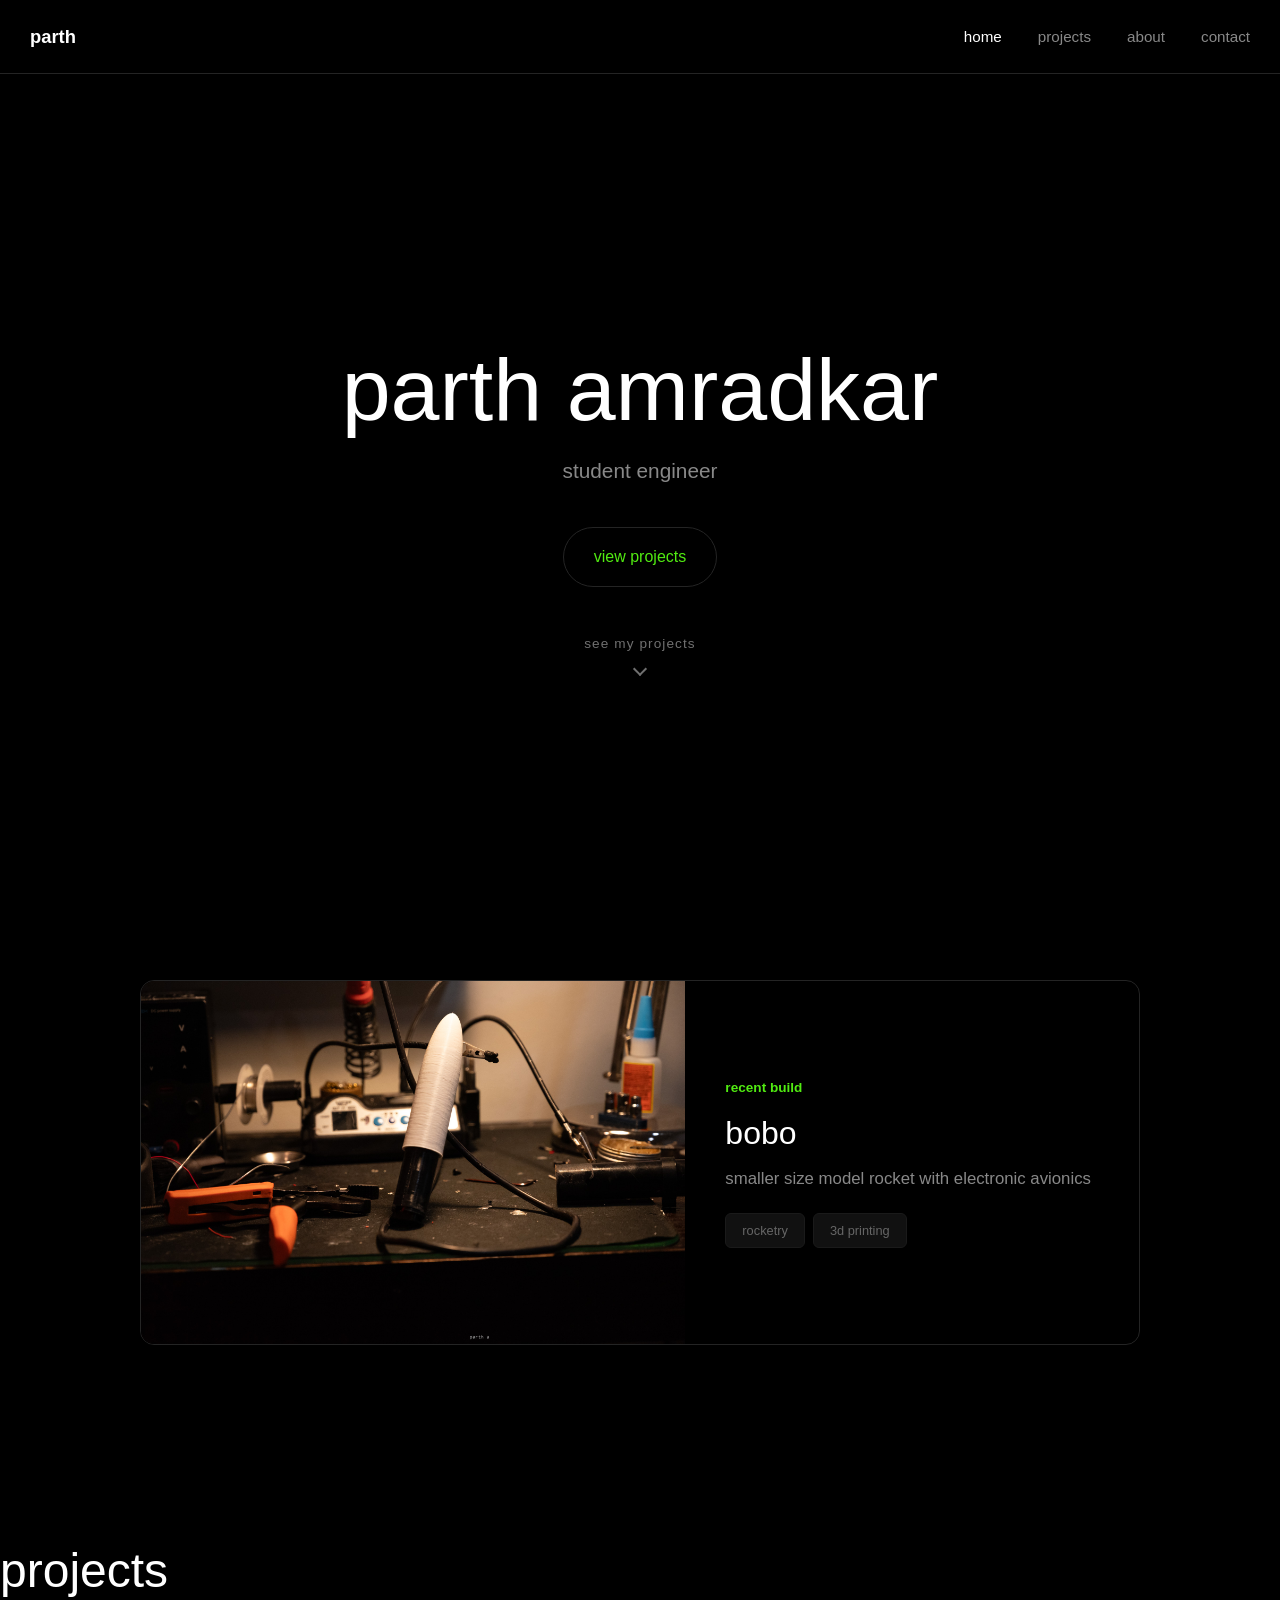
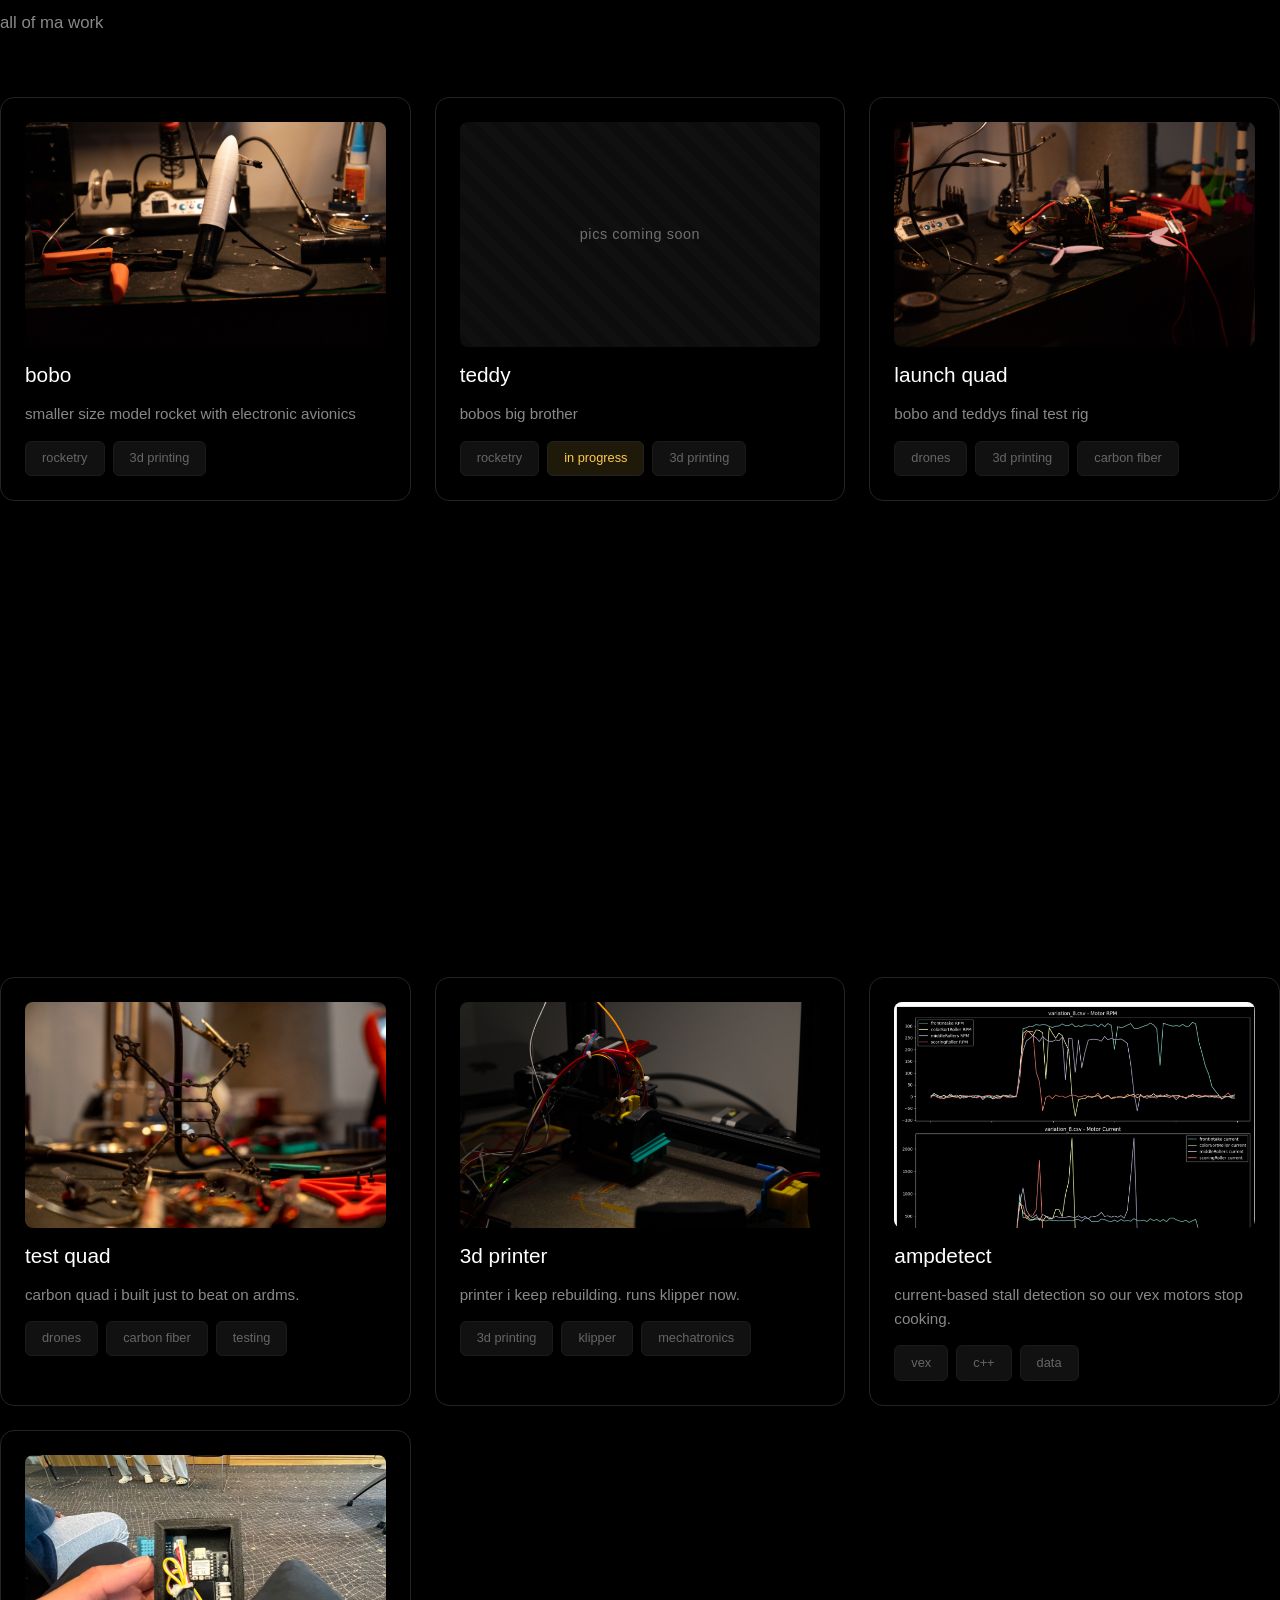
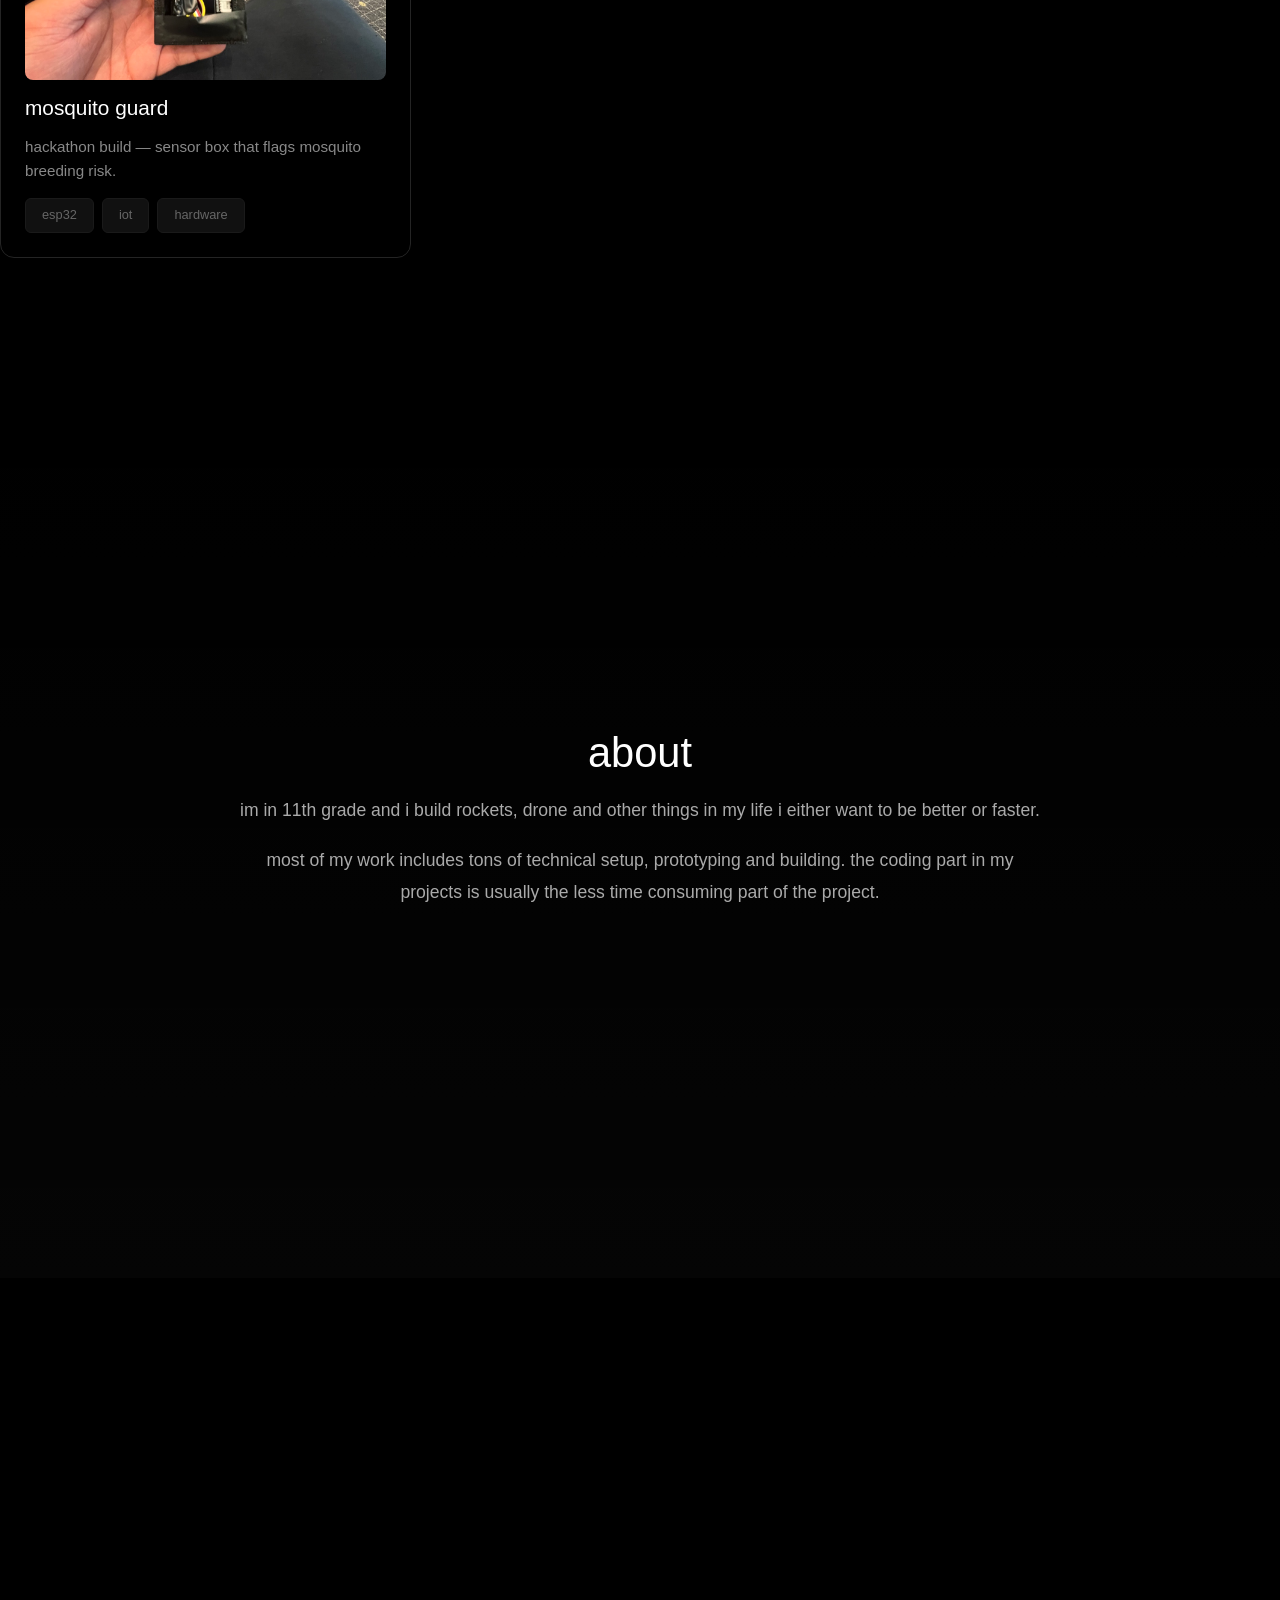
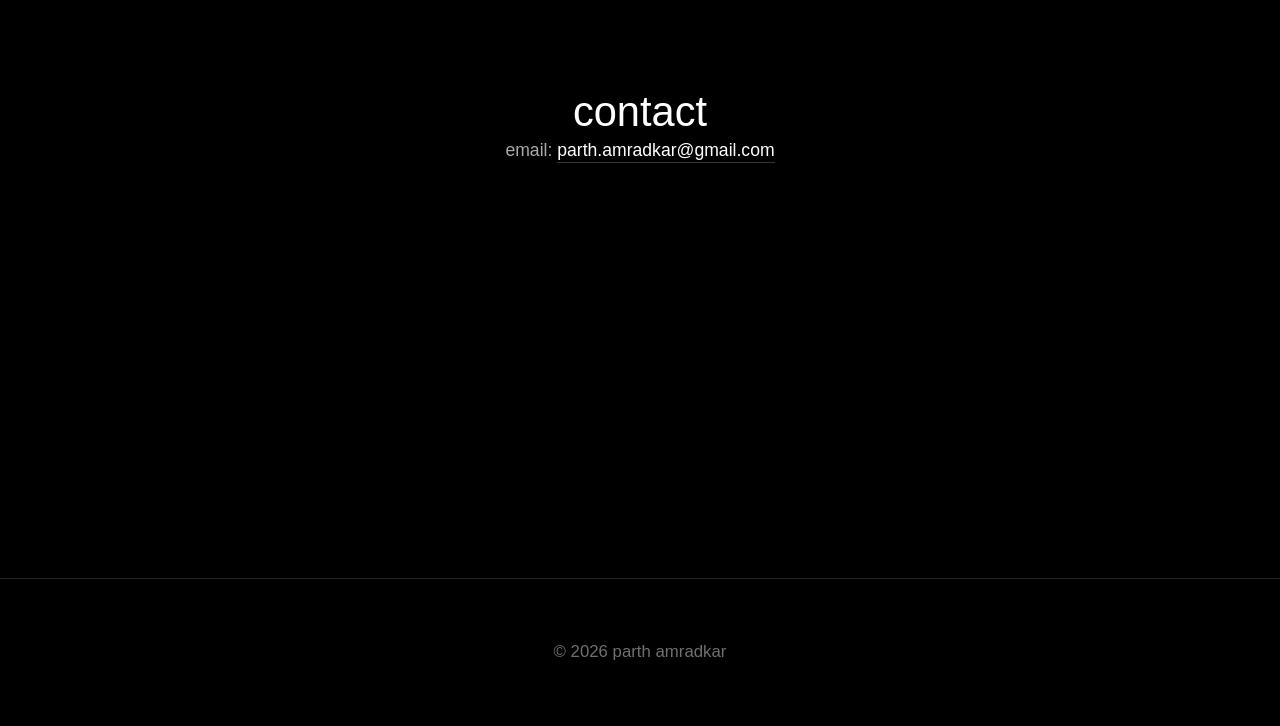
==== commit 8e80ef8f: "redesign w project restatements" ====
--- a/index.html
+++ b/index.html
@@ -53,19 +53,19 @@
 
 <a href="#hero"
    class="nav-item active"
-   data-section="hero">Home</a>
+   data-section="hero">home</a>
 
 <a href="#projects"
    class="nav-item"
-   data-section="projects">Projects</a>
+   data-section="projects">projects</a>
 
 <a href="#about"
    class="nav-item"
-   data-section="about">About</a>
+   data-section="about">about</a>
 
 <a href="#contact"
    class="nav-item"
-   data-section="contact">Contact</a>
+   data-section="contact">contact</a>
 
 </div>
 
@@ -88,14 +88,14 @@
 
 <h1>
 
-Parth
-<span>Amradkar</span>
+parth
+<span>amradkar</span>
 
 </h1>
 
 <p>
 
-Student Engineer
+student engineer
 
 </p>
 
@@ -134,7 +134,7 @@
 
 <p>
 
-Engineering, robotics and software.
+all of ma work
 
 </p>
 
@@ -159,17 +159,13 @@
 
 <p>
 
-I'm in 10th grade and I like building things — mostly
-drones and rockets lately, plus whatever else I get
-curious about.
-
-</p>
-
-<p>
-
-A lot of it is programming autonomous stuff and trying
-to make hard things a little easier. Some of it works
-on the first try. Most of it doesn't :)
+im in 11th grade and i build rockets, drone and other things in my life i either want to be better or faster.
+
+</p>
+
+<p>
+
+most of my work includes tons of technical setup, prototyping and building. the coding part in my projects is usually the less time consuming part of the project.
 
 </p>
 
